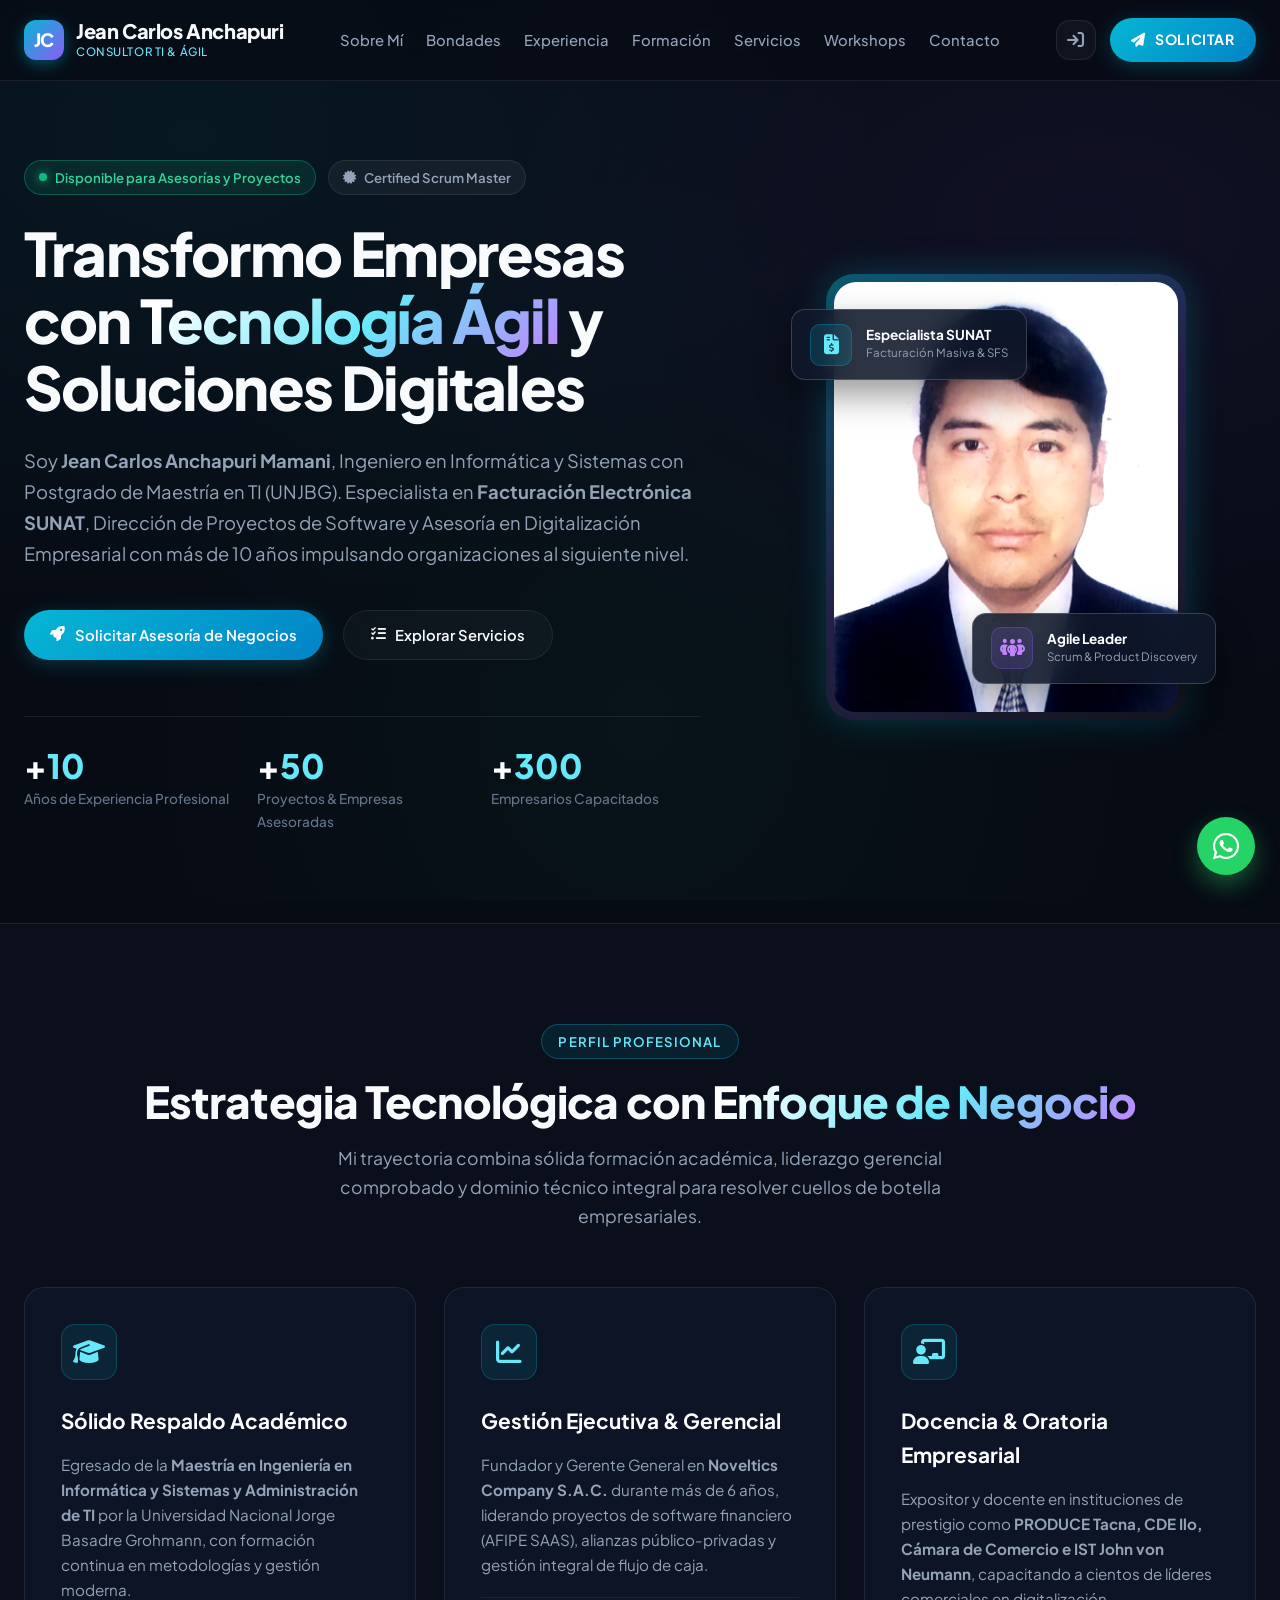
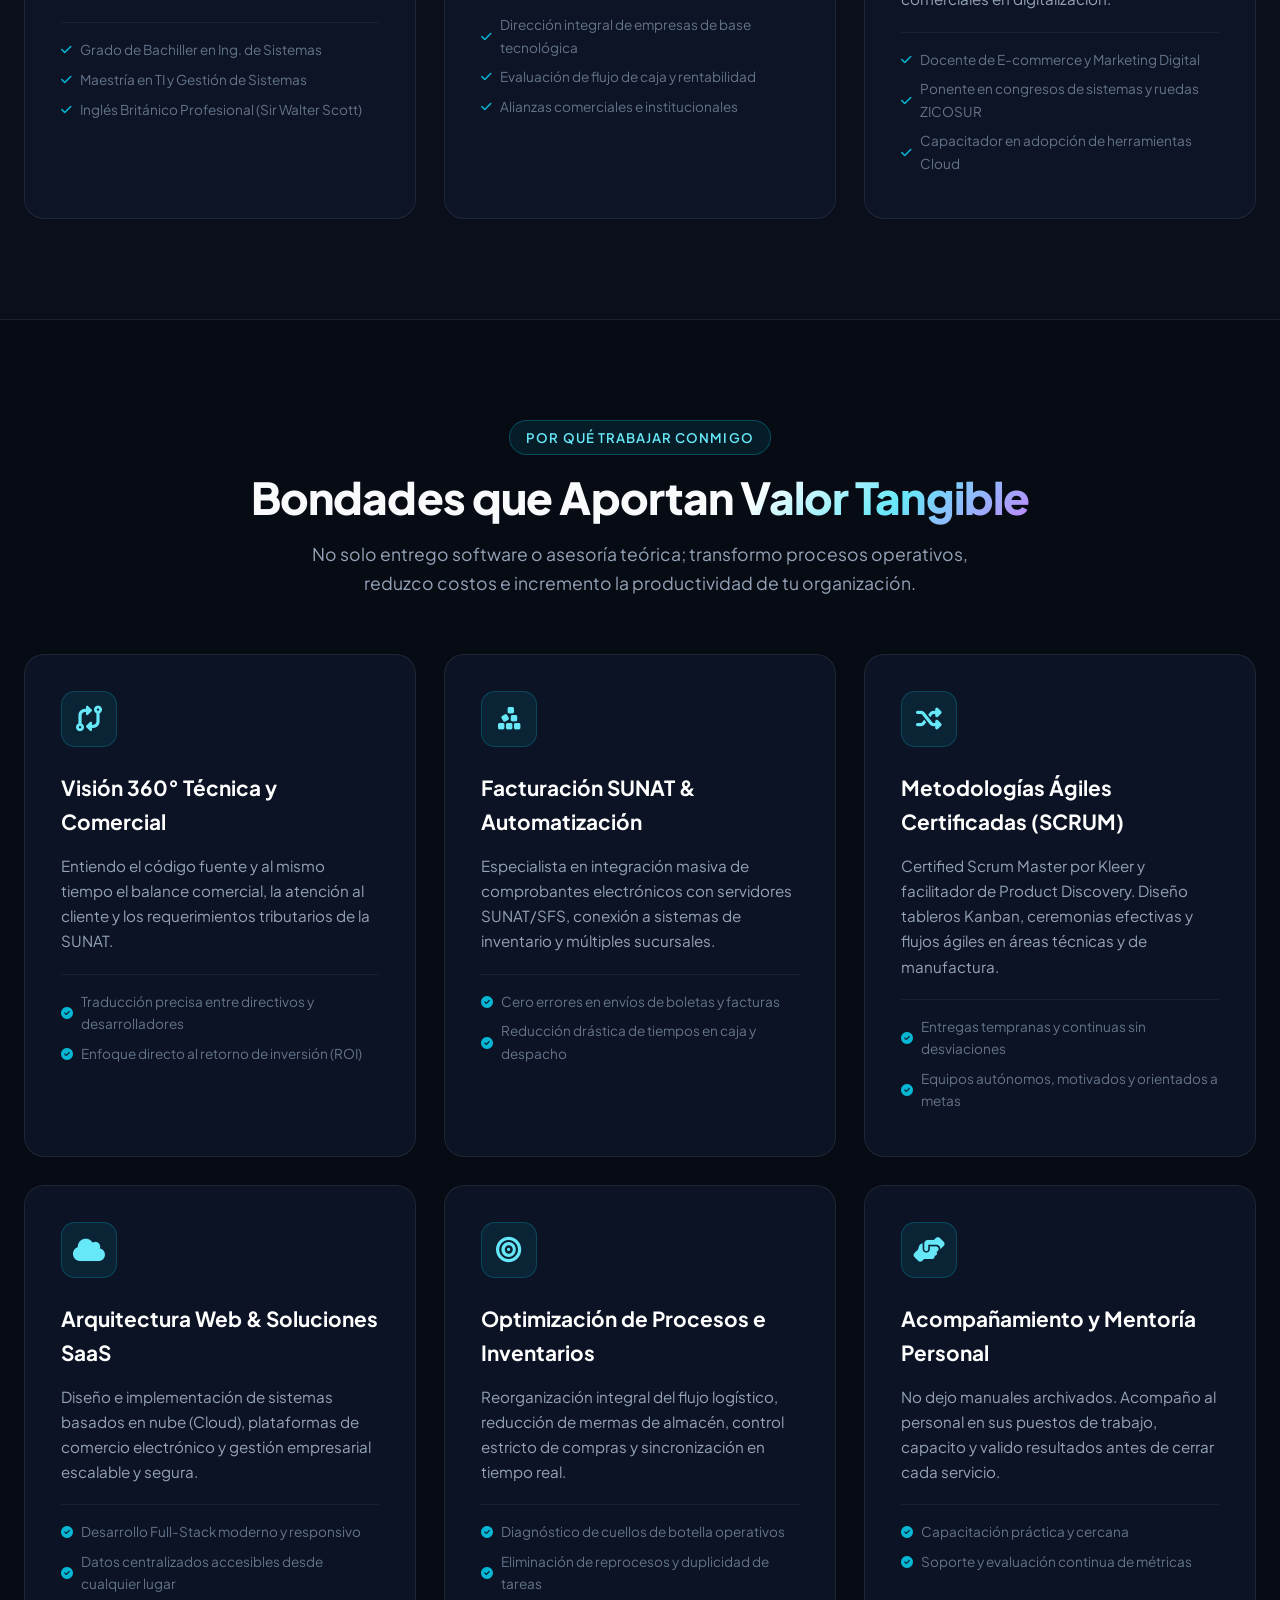
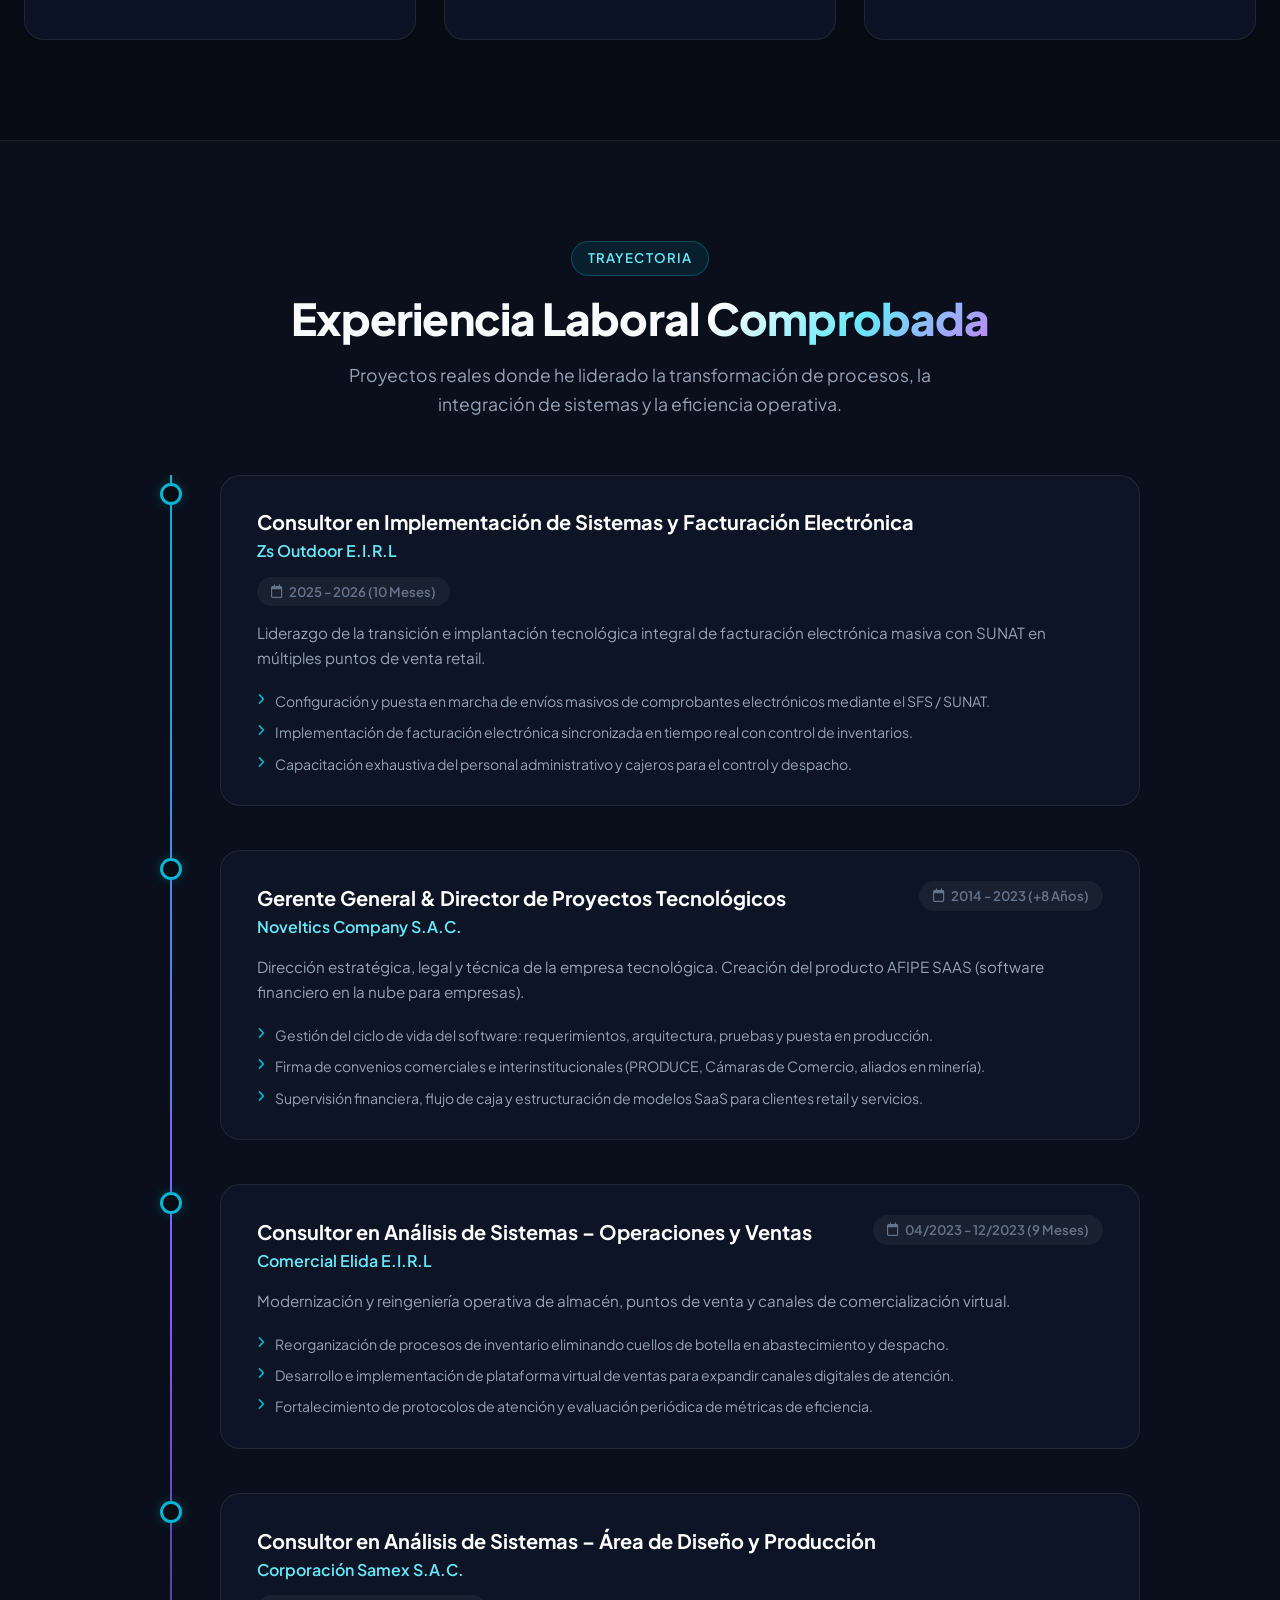
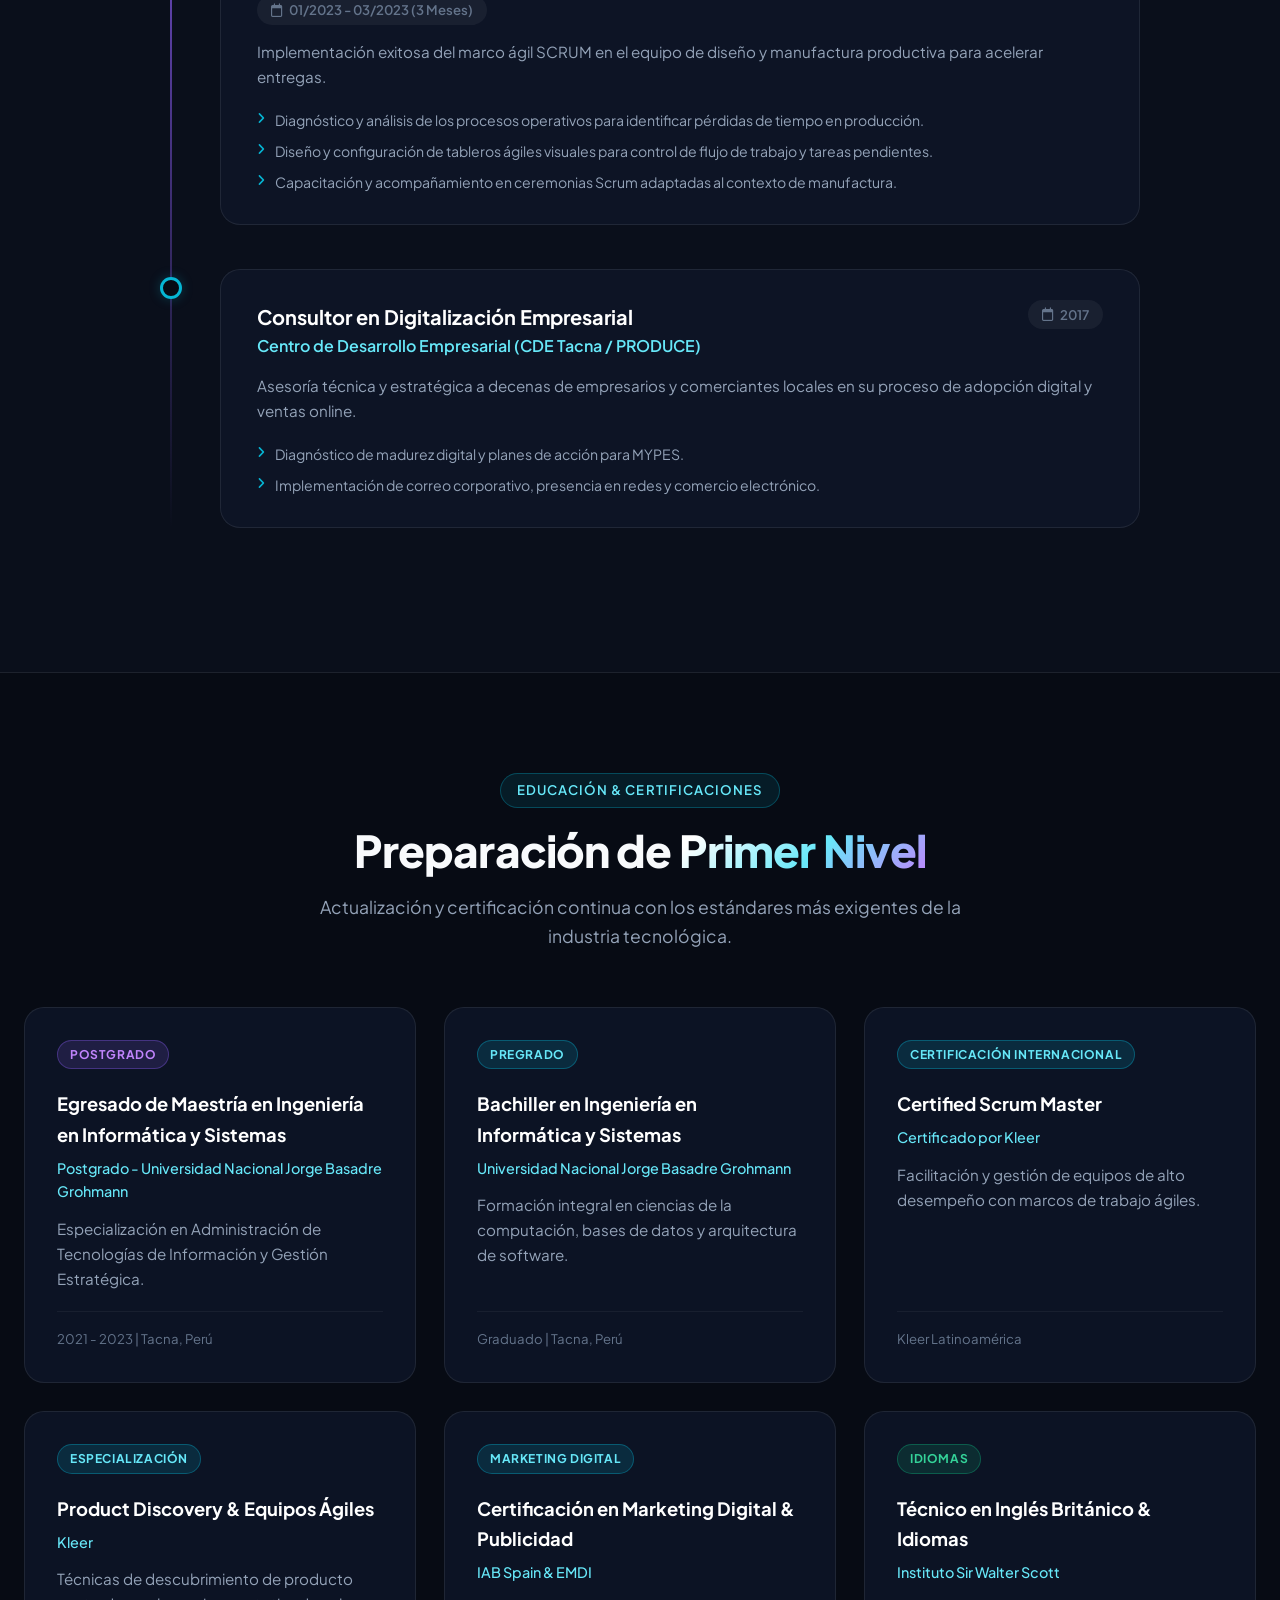
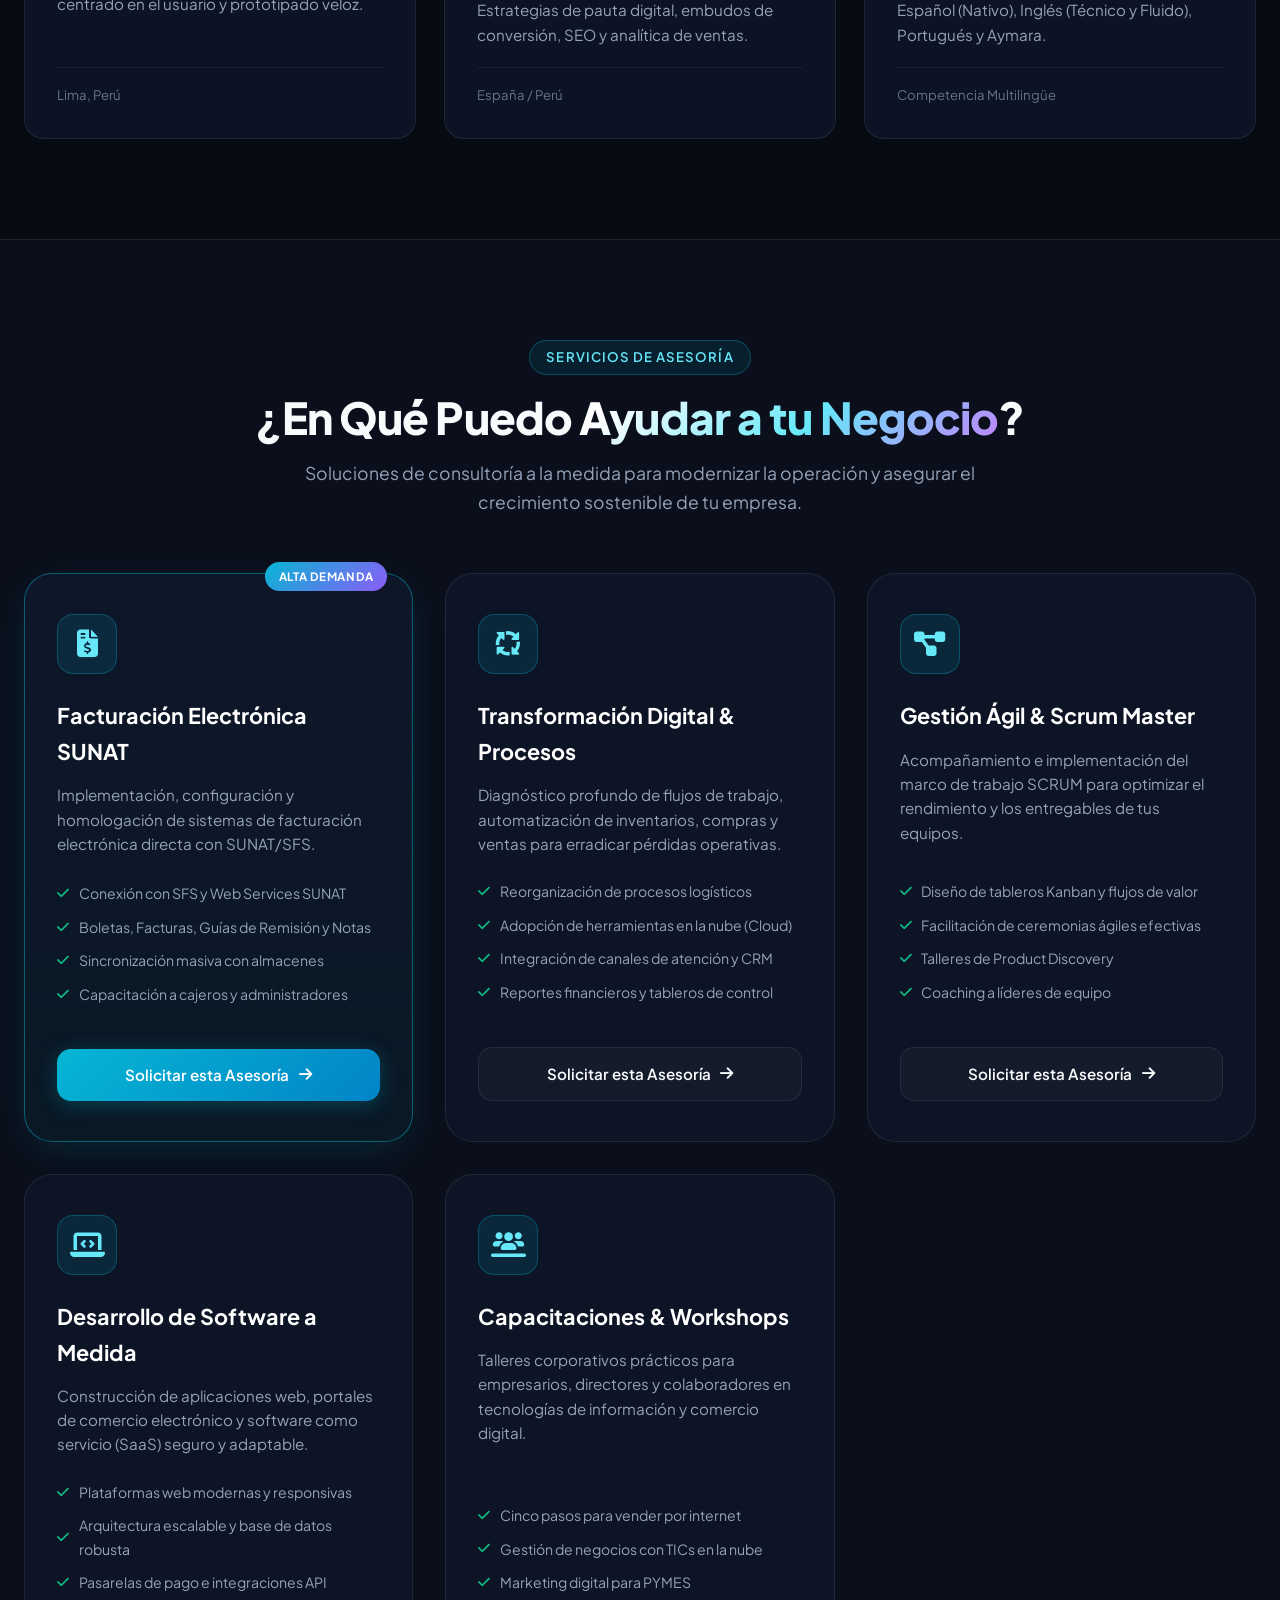
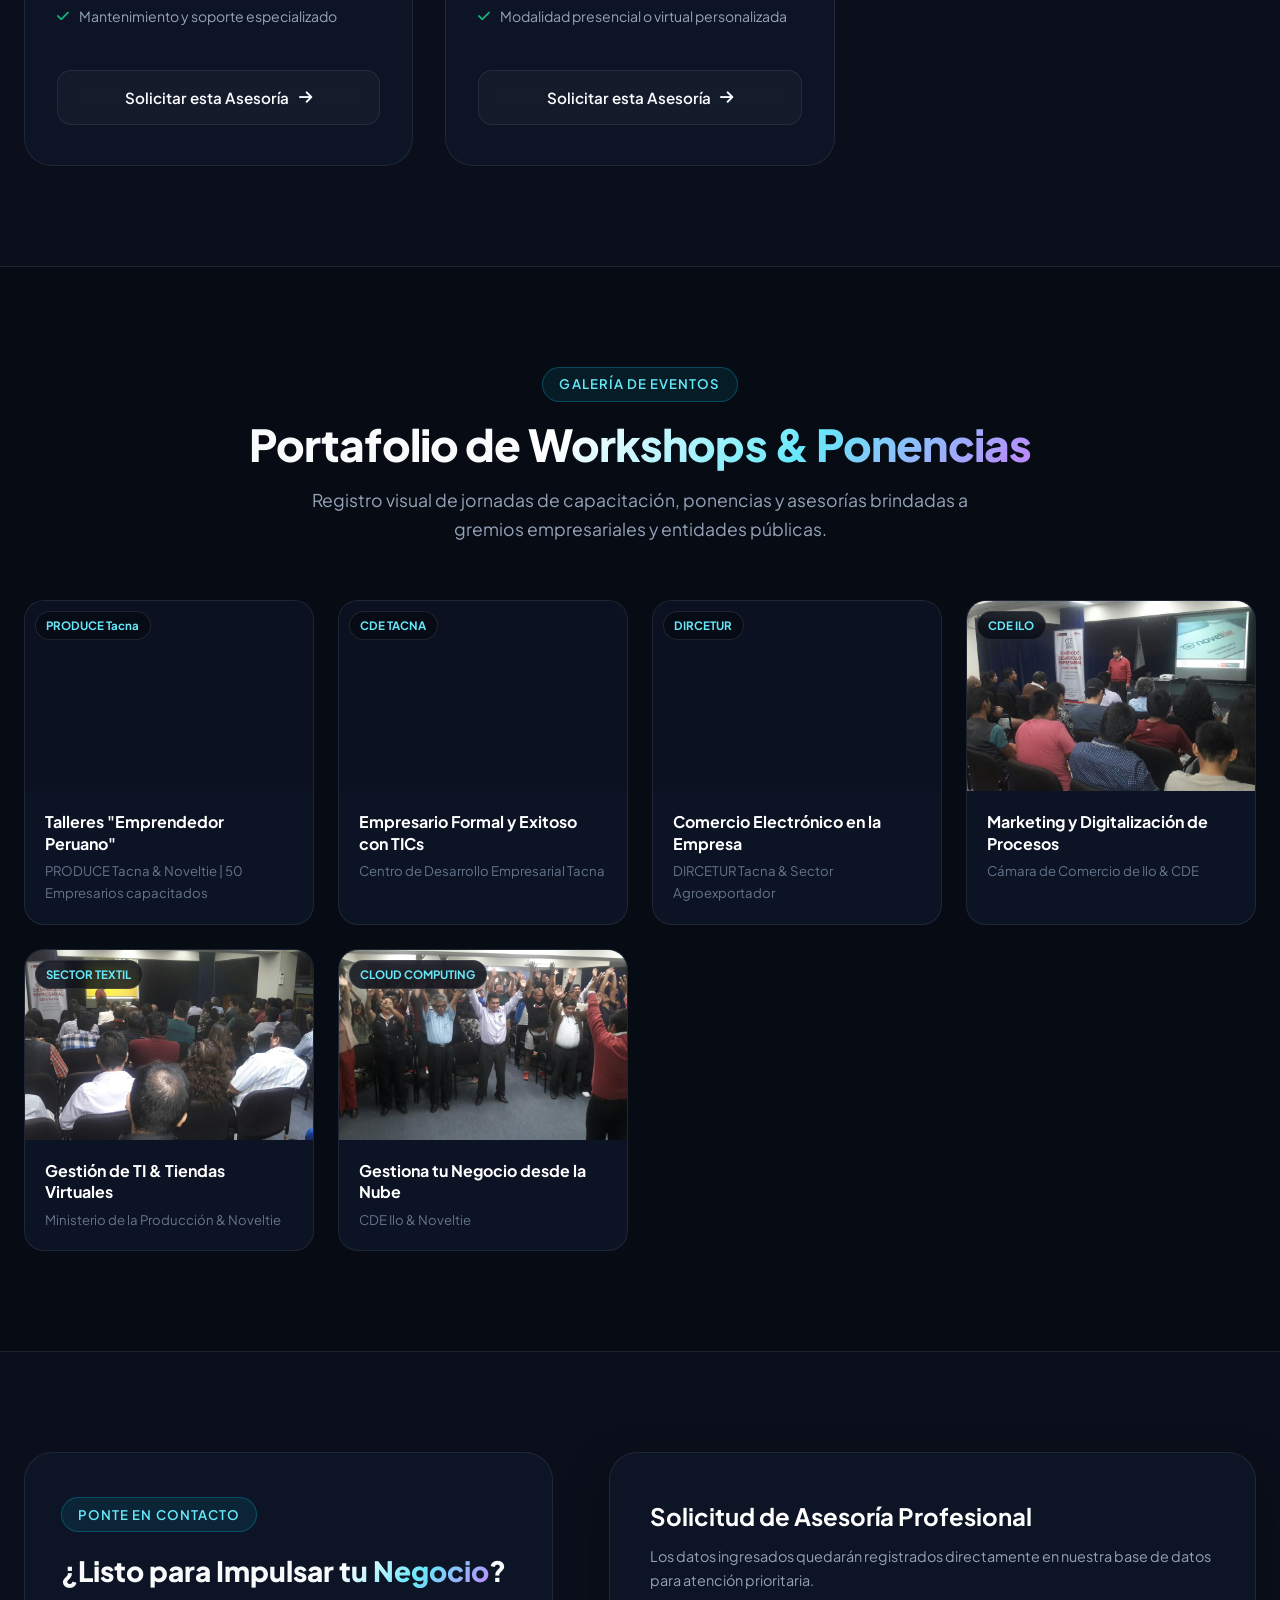
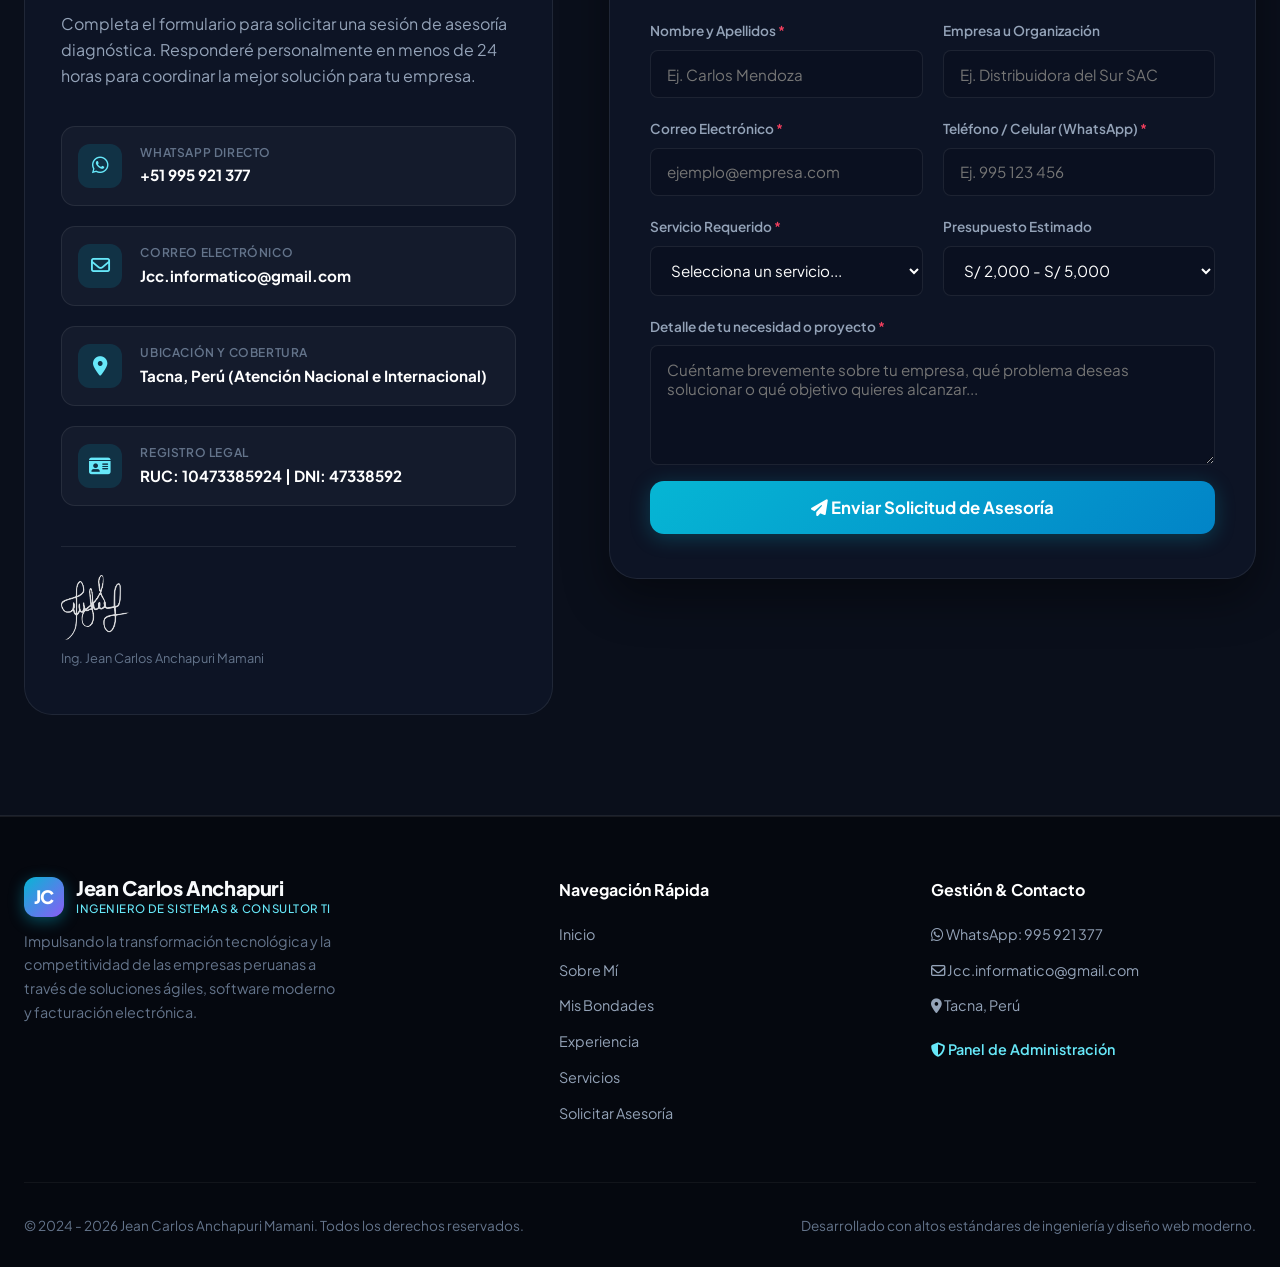
==== index.html @ 83960afe "projecto inicial" ====
<!DOCTYPE html>
<html lang="es">
<head>
  <meta charset="UTF-8">
  <meta name="viewport" content="width=device-width, initial-scale=1.0">
  <title>Jean Carlos Anchapuri Mamani | Consultor en TI, Scrum Master & Facturación Electrónica</title>
  <meta name="description" content="Página profesional de Jean Carlos Anchapuri Mamani. Ingeniero en Informática y Sistemas, Magíster en TI, Certified Scrum Master y Consultor Especialista en Facturación Electrónica SUNAT y Transformación Digital.">
  <meta name="keywords" content="Jean Carlos Anchapuri, Consultor TI, Facturación Electrónica SUNAT, Scrum Master, Desarrollo Web, Transformación Digital, Tacna, Perú">
  <meta name="author" content="Jean Carlos Anchapuri Mamani">

  <!-- Open Graph Meta -->
  <meta property="og:title" content="Jean Carlos Anchapuri | Consultoría & Soluciones Digitales">
  <meta property="og:description" content="Especialista en transformación digital, implementación de facturación electrónica SUNAT y marcos de trabajo ágiles (Scrum).">
  <meta property="og:image" content="assets/img/profile.png">
  <meta property="og:type" content="website">

  <!-- Favicon -->
  <link rel="icon" type="image/png" href="assets/img/profile.png">

  <!-- Google Fonts: Plus Jakarta Sans -->
  <link rel="preconnect" href="https://fonts.googleapis.com">
  <link rel="preconnect" href="https://fonts.gstatic.com" crossorigin>
  <link href="https://fonts.googleapis.com/css2?family=Plus+Jakarta+Sans:wght@300;400;500;600;700;800&display=swap" rel="stylesheet">

  <!-- Font Awesome Icons -->
  <link rel="stylesheet" href="https://cdnjs.cloudflare.com/ajax/libs/font-awesome/6.5.1/css/all.min.css">

  <!-- Custom CSS -->
  <link rel="stylesheet" href="assets/css/style.css">
</head>
<body>

  <!-- ==========================================================================
       HEADER & NAVIGATION
       ========================================================================== -->
  <header class="header">
    <div class="container nav-container">
      <a href="#inicio" class="logo">
        <div class="logo-badge">JC</div>
        <div class="logo-text">
          <span class="logo-name">Jean Carlos Anchapuri</span>
          <span class="logo-title">Consultor TI & Ágil</span>
        </div>
      </a>

      <nav class="nav-menu" id="navMenu">
        <a href="#sobre-mi" class="nav-link">Sobre Mí</a>
        <a href="#bondades" class="nav-link">Bondades</a>
        <a href="#experiencia" class="nav-link">Experiencia</a>
        <a href="#formacion" class="nav-link">Formación</a>
        <a href="#servicios" class="nav-link">Servicios</a>
        <a href="#workshops" class="nav-link">Workshops</a>
        <a href="#contacto" class="nav-link">Contacto</a>
      </nav>

      <div class="nav-actions">
        <a href="admin.html" class="btn-icon-admin" title="Ingresar al Panel de Administración" aria-label="Ingresar al Administrador">
          <i class="fa-solid fa-arrow-right-to-bracket"></i>
        </a>
        <a href="#contacto" class="btn btn-primary btn-header-cta">
          <i class="fa-solid fa-paper-plane"></i> Solicitar
        </a>
        <button class="mobile-toggle" id="mobileToggle" aria-label="Abrir Menú">
          <i class="fa-solid fa-bars"></i>
        </button>
      </div>
    </div>
  </header>

  <!-- ==========================================================================
       HERO SECTION
       ========================================================================== -->
  <section class="hero" id="inicio">
    <div class="container">
      <div class="hero-grid">
        <div class="hero-content">
          <div class="hero-badge-container">
            <span class="hero-pill glow">
              <span class="pulse-dot"></span> Disponible para Asesorías y Proyectos
            </span>
            <span class="hero-pill">
              <i class="fa-solid fa-certificate text-amber"></i> Certified Scrum Master
            </span>
          </div>

          <h1 class="hero-title">
            Transformo Empresas con <span class="gradient-text">Tecnología Ágil</span> y Soluciones Digitales
          </h1>

          <p class="hero-description">
            Soy <strong>Jean Carlos Anchapuri Mamani</strong>, Ingeniero en Informática y Sistemas con Postgrado de Maestría en TI (UNJBG). Especialista en <strong>Facturación Electrónica SUNAT</strong>, Dirección de Proyectos de Software y Asesoría en Digitalización Empresarial con más de 10 años impulsando organizaciones al siguiente nivel.
          </p>

          <div class="hero-actions">
            <a href="#contacto" class="btn btn-primary">
              <i class="fa-solid fa-rocket"></i> Solicitar Asesoría de Negocios
            </a>
            <a href="#servicios" class="btn btn-outline">
              <i class="fa-solid fa-list-check"></i> Explorar Servicios
            </a>
          </div>

          <div class="hero-stats">
            <div class="stat-item">
              <h3>+<span class="counter-val" data-target="10">0</span></h3>
              <p>Años de Experiencia Profesional</p>
            </div>
            <div class="stat-item">
              <h3>+<span class="counter-val" data-target="50">0</span></h3>
              <p>Proyectos & Empresas Asesoradas</p>
            </div>
            <div class="stat-item">
              <h3>+<span class="counter-val" data-target="300">0</span></h3>
              <p>Empresarios Capacitados</p>
            </div>
          </div>
        </div>

        <div class="hero-visual">
          <div class="hero-img-wrapper">
            <img src="assets/img/profile.png" alt="Jean Carlos Anchapuri Mamani" class="hero-img">
            
            <!-- Tarjeta Flotante 1 -->
            <div class="floating-card floating-card-1">
              <div class="floating-icon cyan">
                <i class="fa-solid fa-file-invoice-dollar"></i>
              </div>
              <div class="floating-text">
                <h5>Especialista SUNAT</h5>
                <p>Facturación Masiva & SFS</p>
              </div>
            </div>

            <!-- Tarjeta Flotante 2 -->
            <div class="floating-card floating-card-2">
              <div class="floating-icon purple">
                <i class="fa-solid fa-people-group"></i>
              </div>
              <div class="floating-text">
                <h5>Agile Leader</h5>
                <p>Scrum & Product Discovery</p>
              </div>
            </div>
          </div>
        </div>
      </div>
    </div>
  </section>

  <!-- ==========================================================================
       SOBRE MÍ & PERFIL
       ========================================================================== -->
  <section class="section alt-bg" id="sobre-mi">
    <div class="container">
      <div class="text-center">
        <span class="section-tag">Perfil Profesional</span>
        <h2 class="section-title">Estrategia Tecnológica con <span class="gradient-text">Enfoque de Negocio</span></h2>
        <p class="section-subtitle">
          Mi trayectoria combina sólida formación académica, liderazgo gerencial comprobado y dominio técnico integral para resolver cuellos de botella empresariales.
        </p>
      </div>

      <div class="bonds-grid">
        <div class="bond-card">
          <div class="bond-icon">
            <i class="fa-solid fa-graduation-cap"></i>
          </div>
          <h3 class="bond-title">Sólido Respaldo Académico</h3>
          <p class="bond-desc">
            Egresado de la <strong>Maestría en Ingeniería en Informática y Sistemas y Administración de TI</strong> por la Universidad Nacional Jorge Basadre Grohmann, con formación continua en metodologías y gestión moderna.
          </p>
          <ul class="bond-bullets">
            <li><i class="fa-solid fa-check"></i> Grado de Bachiller en Ing. de Sistemas</li>
            <li><i class="fa-solid fa-check"></i> Maestría en TI y Gestión de Sistemas</li>
            <li><i class="fa-solid fa-check"></i> Inglés Británico Profesional (Sir Walter Scott)</li>
          </ul>
        </div>

        <div class="bond-card">
          <div class="bond-icon">
            <i class="fa-solid fa-chart-line"></i>
          </div>
          <h3 class="bond-title">Gestión Ejecutiva & Gerencial</h3>
          <p class="bond-desc">
            Fundador y Gerente General en <strong>Noveltics Company S.A.C.</strong> durante más de 6 años, liderando proyectos de software financiero (AFIPE SAAS), alianzas público-privadas y gestión integral de flujo de caja.
          </p>
          <ul class="bond-bullets">
            <li><i class="fa-solid fa-check"></i> Dirección integral de empresas de base tecnológica</li>
            <li><i class="fa-solid fa-check"></i> Evaluación de flujo de caja y rentabilidad</li>
            <li><i class="fa-solid fa-check"></i> Alianzas comerciales e institucionales</li>
          </ul>
        </div>

        <div class="bond-card">
          <div class="bond-icon">
            <i class="fa-solid fa-chalkboard-user"></i>
          </div>
          <h3 class="bond-title">Docencia & Oratoria Empresarial</h3>
          <p class="bond-desc">
            Expositor y docente en instituciones de prestigio como <strong>PRODUCE Tacna, CDE Ilo, Cámara de Comercio e IST John von Neumann</strong>, capacitando a cientos de líderes comerciales en digitalización.
          </p>
          <ul class="bond-bullets">
            <li><i class="fa-solid fa-check"></i> Docente de E-commerce y Marketing Digital</li>
            <li><i class="fa-solid fa-check"></i> Ponente en congresos de sistemas y ruedas ZICOSUR</li>
            <li><i class="fa-solid fa-check"></i> Capacitador en adopción de herramientas Cloud</li>
          </ul>
        </div>
      </div>
    </div>
  </section>

  <!-- ==========================================================================
       MIS BONDADES & DIFERENCIADORES
       ========================================================================== -->
  <section class="section" id="bondades">
    <div class="container">
      <div class="text-center">
        <span class="section-tag">Por Qué Trabajar Conmigo</span>
        <h2 class="section-title">Bondades que Aportan <span class="gradient-text">Valor Tangible</span></h2>
        <p class="section-subtitle">
          No solo entrego software o asesoría teórica; transformo procesos operativos, reduzco costos e incremento la productividad de tu organización.
        </p>
      </div>

      <div class="bonds-grid">
        <div class="bond-card">
          <div class="bond-icon">
            <i class="fa-solid fa-code-compare"></i>
          </div>
          <h3 class="bond-title">Visión 360° Técnica y Comercial</h3>
          <p class="bond-desc">
            Entiendo el código fuente y al mismo tiempo el balance comercial, la atención al cliente y los requerimientos tributarios de la SUNAT.
          </p>
          <ul class="bond-bullets">
            <li><i class="fa-solid fa-circle-check"></i> Traducción precisa entre directivos y desarrolladores</li>
            <li><i class="fa-solid fa-circle-check"></i> Enfoque directo al retorno de inversión (ROI)</li>
          </ul>
        </div>

        <div class="bond-card">
          <div class="bond-icon">
            <i class="fa-solid fa-cubes-stacked"></i>
          </div>
          <h3 class="bond-title">Facturación SUNAT & Automatización</h3>
          <p class="bond-desc">
            Especialista en integración masiva de comprobantes electrónicos con servidores SUNAT/SFS, conexión a sistemas de inventario y múltiples sucursales.
          </p>
          <ul class="bond-bullets">
            <li><i class="fa-solid fa-circle-check"></i> Cero errores en envíos de boletas y facturas</li>
            <li><i class="fa-solid fa-circle-check"></i> Reducción drástica de tiempos en caja y despacho</li>
          </ul>
        </div>

        <div class="bond-card">
          <div class="bond-icon">
            <i class="fa-solid fa-shuffle"></i>
          </div>
          <h3 class="bond-title">Metodologías Ágiles Certificadas (SCRUM)</h3>
          <p class="bond-desc">
            Certified Scrum Master por Kleer y facilitador de Product Discovery. Diseño tableros Kanban, ceremonias efectivas y flujos ágiles en áreas técnicas y de manufactura.
          </p>
          <ul class="bond-bullets">
            <li><i class="fa-solid fa-circle-check"></i> Entregas tempranas y continuas sin desviaciones</li>
            <li><i class="fa-solid fa-circle-check"></i> Equipos autónomos, motivados y orientados a metas</li>
          </ul>
        </div>

        <div class="bond-card">
          <div class="bond-icon">
            <i class="fa-solid fa-cloud"></i>
          </div>
          <h3 class="bond-title">Arquitectura Web & Soluciones SaaS</h3>
          <p class="bond-desc">
            Diseño e implementación de sistemas basados en nube (Cloud), plataformas de comercio electrónico y gestión empresarial escalable y segura.
          </p>
          <ul class="bond-bullets">
            <li><i class="fa-solid fa-circle-check"></i> Desarrollo Full-Stack moderno y responsivo</li>
            <li><i class="fa-solid fa-circle-check"></i> Datos centralizados accesibles desde cualquier lugar</li>
          </ul>
        </div>

        <div class="bond-card">
          <div class="bond-icon">
            <i class="fa-solid fa-bullseye"></i>
          </div>
          <h3 class="bond-title">Optimización de Procesos e Inventarios</h3>
          <p class="bond-desc">
            Reorganización integral del flujo logístico, reducción de mermas de almacén, control estricto de compras y sincronización en tiempo real.
          </p>
          <ul class="bond-bullets">
            <li><i class="fa-solid fa-circle-check"></i> Diagnóstico de cuellos de botella operativos</li>
            <li><i class="fa-solid fa-circle-check"></i> Eliminación de reprocesos y duplicidad de tareas</li>
          </ul>
        </div>

        <div class="bond-card">
          <div class="bond-icon">
            <i class="fa-solid fa-handshake-angle"></i>
          </div>
          <h3 class="bond-title">Acompañamiento y Mentoría Personal</h3>
          <p class="bond-desc">
            No dejo manuales archivados. Acompaño al personal en sus puestos de trabajo, capacito y valido resultados antes de cerrar cada servicio.
          </p>
          <ul class="bond-bullets">
            <li><i class="fa-solid fa-circle-check"></i> Capacitación práctica y cercana</li>
            <li><i class="fa-solid fa-circle-check"></i> Soporte y evaluación continua de métricas</li>
          </ul>
        </div>
      </div>
    </div>
  </section>

  <!-- ==========================================================================
       EXPERIENCIA LABORAL & TRAYECTORIA
       ========================================================================== */
  -->
  <section class="section alt-bg" id="experiencia">
    <div class="container">
      <div class="text-center">
        <span class="section-tag">Trayectoria</span>
        <h2 class="section-title">Experiencia Laboral <span class="gradient-text">Comprobada</span></h2>
        <p class="section-subtitle">
          Proyectos reales donde he liderado la transformación de procesos, la integración de sistemas y la eficiencia operativa.
        </p>
      </div>

      <div class="timeline">
        <!-- Item 1: Zs Outdoor EIRL -->
        <div class="timeline-item">
          <div class="timeline-dot"></div>
          <div class="timeline-content">
            <div class="timeline-header">
              <div>
                <h3 class="timeline-role">Consultor en Implementación de Sistemas y Facturación Electrónica</h3>
                <span class="timeline-company">Zs Outdoor E.I.R.L</span>
              </div>
              <span class="timeline-date"><i class="fa-regular fa-calendar"></i> 2025 - 2026 (10 Meses)</span>
            </div>
            <p class="timeline-desc">
              Liderazgo de la transición e implantación tecnológica integral de facturación electrónica masiva con SUNAT en múltiples puntos de venta retail.
            </p>
            <ul class="timeline-tasks">
              <li><i class="fa-solid fa-angle-right"></i> Configuración y puesta en marcha de envíos masivos de comprobantes electrónicos mediante el SFS / SUNAT.</li>
              <li><i class="fa-solid fa-angle-right"></i> Implementación de facturación electrónica sincronizada en tiempo real con control de inventarios.</li>
              <li><i class="fa-solid fa-angle-right"></i> Capacitación exhaustiva del personal administrativo y cajeros para el control y despacho.</li>
            </ul>
          </div>
        </div>

        <!-- Item 2: Noveltics SAC -->
        <div class="timeline-item">
          <div class="timeline-dot"></div>
          <div class="timeline-content">
            <div class="timeline-header">
              <div>
                <h3 class="timeline-role">Gerente General & Director de Proyectos Tecnológicos</h3>
                <span class="timeline-company">Noveltics Company S.A.C.</span>
              </div>
              <span class="timeline-date"><i class="fa-regular fa-calendar"></i> 2014 - 2023 (+8 Años)</span>
            </div>
            <p class="timeline-desc">
              Dirección estratégica, legal y técnica de la empresa tecnológica. Creación del producto AFIPE SAAS (software financiero en la nube para empresas).
            </p>
            <ul class="timeline-tasks">
              <li><i class="fa-solid fa-angle-right"></i> Gestión del ciclo de vida del software: requerimientos, arquitectura, pruebas y puesta en producción.</li>
              <li><i class="fa-solid fa-angle-right"></i> Firma de convenios comerciales e interinstitucionales (PRODUCE, Cámaras de Comercio, aliados en minería).</li>
              <li><i class="fa-solid fa-angle-right"></i> Supervisión financiera, flujo de caja y estructuración de modelos SaaS para clientes retail y servicios.</li>
            </ul>
          </div>
        </div>

        <!-- Item 3: Comercial Elida EIRL -->
        <div class="timeline-item">
          <div class="timeline-dot"></div>
          <div class="timeline-content">
            <div class="timeline-header">
              <div>
                <h3 class="timeline-role">Consultor en Análisis de Sistemas – Operaciones y Ventas</h3>
                <span class="timeline-company">Comercial Elida E.I.R.L</span>
              </div>
              <span class="timeline-date"><i class="fa-regular fa-calendar"></i> 04/2023 - 12/2023 (9 Meses)</span>
            </div>
            <p class="timeline-desc">
              Modernización y reingeniería operativa de almacén, puntos de venta y canales de comercialización virtual.
            </p>
            <ul class="timeline-tasks">
              <li><i class="fa-solid fa-angle-right"></i> Reorganización de procesos de inventario eliminando cuellos de botella en abastecimiento y despacho.</li>
              <li><i class="fa-solid fa-angle-right"></i> Desarrollo e implementación de plataforma virtual de ventas para expandir canales digitales de atención.</li>
              <li><i class="fa-solid fa-angle-right"></i> Fortalecimiento de protocolos de atención y evaluación periódica de métricas de eficiencia.</li>
            </ul>
          </div>
        </div>

        <!-- Item 4: Corporación Samex SAC -->
        <div class="timeline-item">
          <div class="timeline-dot"></div>
          <div class="timeline-content">
            <div class="timeline-header">
              <div>
                <h3 class="timeline-role">Consultor en Análisis de Sistemas – Área de Diseño y Producción</h3>
                <span class="timeline-company">Corporación Samex S.A.C.</span>
              </div>
              <span class="timeline-date"><i class="fa-regular fa-calendar"></i> 01/2023 - 03/2023 (3 Meses)</span>
            </div>
            <p class="timeline-desc">
              Implementación exitosa del marco ágil SCRUM en el equipo de diseño y manufactura productiva para acelerar entregas.
            </p>
            <ul class="timeline-tasks">
              <li><i class="fa-solid fa-angle-right"></i> Diagnóstico y análisis de los procesos operativos para identificar pérdidas de tiempo en producción.</li>
              <li><i class="fa-solid fa-angle-right"></i> Diseño y configuración de tableros ágiles visuales para control de flujo de trabajo y tareas pendientes.</li>
              <li><i class="fa-solid fa-angle-right"></i> Capacitación y acompañamiento en ceremonias Scrum adaptadas al contexto de manufactura.</li>
            </ul>
          </div>
        </div>

        <!-- Item 5: CDE Tacna / Produce -->
        <div class="timeline-item">
          <div class="timeline-dot"></div>
          <div class="timeline-content">
            <div class="timeline-header">
              <div>
                <h3 class="timeline-role">Consultor en Digitalización Empresarial</h3>
                <span class="timeline-company">Centro de Desarrollo Empresarial (CDE Tacna / PRODUCE)</span>
              </div>
              <span class="timeline-date"><i class="fa-regular fa-calendar"></i> 2017</span>
            </div>
            <p class="timeline-desc">
              Asesoría técnica y estratégica a decenas de empresarios y comerciantes locales en su proceso de adopción digital y ventas online.
            </p>
            <ul class="timeline-tasks">
              <li><i class="fa-solid fa-angle-right"></i> Diagnóstico de madurez digital y planes de acción para MYPES.</li>
              <li><i class="fa-solid fa-angle-right"></i> Implementación de correo corporativo, presencia en redes y comercio electrónico.</li>
            </ul>
          </div>
        </div>
      </div>
    </div>
  </section>

  <!-- ==========================================================================
       FORMACIÓN Y CERTIFICACIONES
       ========================================================================== -->
  <section class="section" id="formacion">
    <div class="container">
      <div class="text-center">
        <span class="section-tag">Educación & Certificaciones</span>
        <h2 class="section-title">Preparación de <span class="gradient-text">Primer Nivel</span></h2>
        <p class="section-subtitle">
          Actualización y certificación continua con los estándares más exigentes de la industria tecnológica.
        </p>
      </div>

      <div class="education-grid">
        <div class="edu-card">
          <span class="edu-badge master">Postgrado</span>
          <h3 class="edu-title">Egresado de Maestría en Ingeniería en Informática y Sistemas</h3>
          <p class="edu-institution">Postgrado - Universidad Nacional Jorge Basadre Grohmann</p>
          <p class="bond-desc">Especialización en Administración de Tecnologías de Información y Gestión Estratégica.</p>
          <div class="edu-meta">2021 - 2023 | Tacna, Perú</div>
        </div>

        <div class="edu-card">
          <span class="edu-badge cert">Pregrado</span>
          <h3 class="edu-title">Bachiller en Ingeniería en Informática y Sistemas</h3>
          <p class="edu-institution">Universidad Nacional Jorge Basadre Grohmann</p>
          <p class="bond-desc">Formación integral en ciencias de la computación, bases de datos y arquitectura de software.</p>
          <div class="edu-meta">Graduado | Tacna, Perú</div>
        </div>

        <div class="edu-card">
          <span class="edu-badge cert">Certificación Internacional</span>
          <h3 class="edu-title">Certified Scrum Master</h3>
          <p class="edu-institution">Certificado por Kleer</p>
          <p class="bond-desc">Facilitación y gestión de equipos de alto desempeño con marcos de trabajo ágiles.</p>
          <div class="edu-meta">Kleer Latinoamérica</div>
        </div>

        <div class="edu-card">
          <span class="edu-badge cert">Especialización</span>
          <h3 class="edu-title">Product Discovery & Equipos Ágiles</h3>
          <p class="edu-institution">Kleer</p>
          <p class="bond-desc">Técnicas de descubrimiento de producto centrado en el usuario y prototipado veloz.</p>
          <div class="edu-meta">Lima, Perú</div>
        </div>

        <div class="edu-card">
          <span class="edu-badge cert">Marketing Digital</span>
          <h3 class="edu-title">Certificación en Marketing Digital & Publicidad</h3>
          <p class="edu-institution">IAB Spain & EMDI</p>
          <p class="bond-desc">Estrategias de pauta digital, embudos de conversión, SEO y analítica de ventas.</p>
          <div class="edu-meta">España / Perú</div>
        </div>

        <div class="edu-card">
          <span class="edu-badge lang">Idiomas</span>
          <h3 class="edu-title">Técnico en Inglés Británico & Idiomas</h3>
          <p class="edu-institution">Instituto Sir Walter Scott</p>
          <p class="bond-desc">Español (Nativo), Inglés (Técnico y Fluido), Portugués y Aymara.</p>
          <div class="edu-meta">Competencia Multilingüe</div>
        </div>
      </div>
    </div>
  </section>

  <!-- ==========================================================================
       SERVICIOS DE ASESORÍA
       ========================================================================== -->
  <section class="section alt-bg" id="servicios">
    <div class="container">
      <div class="text-center">
        <span class="section-tag">Servicios de Asesoría</span>
        <h2 class="section-title">¿En Qué Puedo <span class="gradient-text">Ayudar a tu Negocio</span>?</h2>
        <p class="section-subtitle">
          Soluciones de consultoría a la medida para modernizar la operación y asegurar el crecimiento sostenible de tu empresa.
        </p>
      </div>

      <div class="services-grid">
        <!-- Servicio 1 -->
        <div class="service-card featured">
          <span class="featured-pill">Alta Demanda</span>
          <div class="service-icon-box">
            <i class="fa-solid fa-file-invoice-dollar"></i>
          </div>
          <h3 class="service-name">Facturación Electrónica SUNAT</h3>
          <p class="service-description">
            Implementación, configuración y homologación de sistemas de facturación electrónica directa con SUNAT/SFS.
          </p>
          <ul class="service-features">
            <li><i class="fa-solid fa-check"></i> Conexión con SFS y Web Services SUNAT</li>
            <li><i class="fa-solid fa-check"></i> Boletas, Facturas, Guías de Remisión y Notas</li>
            <li><i class="fa-solid fa-check"></i> Sincronización masiva con almacenes</li>
            <li><i class="fa-solid fa-check"></i> Capacitación a cajeros y administradores</li>
          </ul>
          <a href="#contacto" class="btn btn-primary btn-service btn-select-service" data-service="Facturación Electrónica SUNAT">
            Solicitar esta Asesoría <i class="fa-solid fa-arrow-right"></i>
          </a>
        </div>

        <!-- Servicio 2 -->
        <div class="service-card">
          <div class="service-icon-box">
            <i class="fa-solid fa-arrows-spin"></i>
          </div>
          <h3 class="service-name">Transformación Digital & Procesos</h3>
          <p class="service-description">
            Diagnóstico profundo de flujos de trabajo, automatización de inventarios, compras y ventas para erradicar pérdidas operativas.
          </p>
          <ul class="service-features">
            <li><i class="fa-solid fa-check"></i> Reorganización de procesos logísticos</li>
            <li><i class="fa-solid fa-check"></i> Adopción de herramientas en la nube (Cloud)</li>
            <li><i class="fa-solid fa-check"></i> Integración de canales de atención y CRM</li>
            <li><i class="fa-solid fa-check"></i> Reportes financieros y tableros de control</li>
          </ul>
          <a href="#contacto" class="btn btn-outline btn-service btn-select-service" data-service="Transformación Digital & Procesos">
            Solicitar esta Asesoría <i class="fa-solid fa-arrow-right"></i>
          </a>
        </div>

        <!-- Servicio 3 -->
        <div class="service-card">
          <div class="service-icon-box">
            <i class="fa-solid fa-diagram-project"></i>
          </div>
          <h3 class="service-name">Gestión Ágil & Scrum Master</h3>
          <p class="service-description">
            Acompañamiento e implementación del marco de trabajo SCRUM para optimizar el rendimiento y los entregables de tus equipos.
          </p>
          <ul class="service-features">
            <li><i class="fa-solid fa-check"></i> Diseño de tableros Kanban y flujos de valor</li>
            <li><i class="fa-solid fa-check"></i> Facilitación de ceremonias ágiles efectivas</li>
            <li><i class="fa-solid fa-check"></i> Talleres de Product Discovery</li>
            <li><i class="fa-solid fa-check"></i> Coaching a líderes de equipo</li>
          </ul>
          <a href="#contacto" class="btn btn-outline btn-service btn-select-service" data-service="Gestión Ágil & Scrum Master">
            Solicitar esta Asesoría <i class="fa-solid fa-arrow-right"></i>
          </a>
        </div>

        <!-- Servicio 4 -->
        <div class="service-card">
          <div class="service-icon-box">
            <i class="fa-solid fa-laptop-code"></i>
          </div>
          <h3 class="service-name">Desarrollo de Software a Medida</h3>
          <p class="service-description">
            Construcción de aplicaciones web, portales de comercio electrónico y software como servicio (SaaS) seguro y adaptable.
          </p>
          <ul class="service-features">
            <li><i class="fa-solid fa-check"></i> Plataformas web modernas y responsivas</li>
            <li><i class="fa-solid fa-check"></i> Arquitectura escalable y base de datos robusta</li>
            <li><i class="fa-solid fa-check"></i> Pasarelas de pago e integraciones API</li>
            <li><i class="fa-solid fa-check"></i> Mantenimiento y soporte especializado</li>
          </ul>
          <a href="#contacto" class="btn btn-outline btn-service btn-select-service" data-service="Desarrollo de Software a Medida">
            Solicitar esta Asesoría <i class="fa-solid fa-arrow-right"></i>
          </a>
        </div>

        <!-- Servicio 5 -->
        <div class="service-card">
          <div class="service-icon-box">
            <i class="fa-solid fa-users-line"></i>
          </div>
          <h3 class="service-name">Capacitaciones & Workshops</h3>
          <p class="service-description">
            Talleres corporativos prácticos para empresarios, directores y colaboradores en tecnologías de información y comercio digital.
          </p>
          <ul class="service-features">
            <li><i class="fa-solid fa-check"></i> Cinco pasos para vender por internet</li>
            <li><i class="fa-solid fa-check"></i> Gestión de negocios con TICs en la nube</li>
            <li><i class="fa-solid fa-check"></i> Marketing digital para PYMES</li>
            <li><i class="fa-solid fa-check"></i> Modalidad presencial o virtual personalizada</li>
          </ul>
          <a href="#contacto" class="btn btn-outline btn-service btn-select-service" data-service="Capacitaciones & Workshops">
            Solicitar esta Asesoría <i class="fa-solid fa-arrow-right"></i>
          </a>
        </div>
      </div>
    </div>
  </section>

  <!-- ==========================================================================
       WORKSHOPS & CONFERENCIAS (FOTOS REALES)
       ========================================================================== -->
  <section class="section" id="workshops">
    <div class="container">
      <div class="text-center">
        <span class="section-tag">Galería de Eventos</span>
        <h2 class="section-title">Portafolio de <span class="gradient-text">Workshops & Ponencias</span></h2>
        <p class="section-subtitle">
          Registro visual de jornadas de capacitación, ponencias y asesorías brindadas a gremios empresariales y entidades públicas.
        </p>
      </div>

      <div class="workshops-grid">
        <div class="workshop-card">
          <div class="workshop-thumb">
            <img src="assets/img/workshop-produce.jpg" alt="Taller Emprendedor Peruano PRODUCE">
            <span class="workshop-badge">PRODUCE Tacna</span>
          </div>
          <div class="workshop-info">
            <h4 class="workshop-title">Talleres "Emprendedor Peruano"</h4>
            <p class="workshop-org">PRODUCE Tacna & Noveltie | 50 Empresarios capacitados</p>
          </div>
        </div>

        <div class="workshop-card">
          <div class="workshop-thumb">
            <img src="assets/img/workshop-cde.jpg" alt="Workshop CDE Tacna">
            <span class="workshop-badge">CDE TACNA</span>
          </div>
          <div class="workshop-info">
            <h4 class="workshop-title">Empresario Formal y Exitoso con TICs</h4>
            <p class="workshop-org">Centro de Desarrollo Empresarial Tacna</p>
          </div>
        </div>

        <div class="workshop-card">
          <div class="workshop-thumb">
            <img src="assets/img/workshop-auditorio.jpg" alt="Conferencia de Comercio Electrónico">
            <span class="workshop-badge">DIRCETUR</span>
          </div>
          <div class="workshop-info">
            <h4 class="workshop-title">Comercio Electrónico en la Empresa</h4>
            <p class="workshop-org">DIRCETUR Tacna & Sector Agroexportador</p>
          </div>
        </div>

        <div class="workshop-card">
          <div class="workshop-thumb">
            <img src="assets/img/workshop-conferencia.jpg" alt="Conferencia Cámara de Comercio de Ilo">
            <span class="workshop-badge">CDE ILO</span>
          </div>
          <div class="workshop-info">
            <h4 class="workshop-title">Marketing y Digitalización de Procesos</h4>
            <p class="workshop-org">Cámara de Comercio de Ilo & CDE</p>
          </div>
        </div>

        <div class="workshop-card">
          <div class="workshop-thumb">
            <img src="assets/img/workshop-textil.jpg" alt="Workshop Sector Textil">
            <span class="workshop-badge">SECTOR TEXTIL</span>
          </div>
          <div class="workshop-info">
            <h4 class="workshop-title">Gestión de TI & Tiendas Virtuales</h4>
            <p class="workshop-org">Ministerio de la Producción & Noveltie</p>
          </div>
        </div>

        <div class="workshop-card">
          <div class="workshop-thumb">
            <img src="assets/img/workshop-capacitacion.jpg" alt="TICs en la Nube">
            <span class="workshop-badge">CLOUD COMPUTING</span>
          </div>
          <div class="workshop-info">
            <h4 class="workshop-title">Gestiona tu Negocio desde la Nube</h4>
            <p class="workshop-org">CDE Ilo & Noveltie</p>
          </div>
        </div>
      </div>
    </div>
  </section>

  <!-- ==========================================================================
       FORMULARIO DE CONTACTO & SOLICITUD DE ASESORÍA
       ========================================================================== -->
  <section class="section alt-bg contact-section" id="contacto">
    <div class="container">
      <div class="contact-grid">
        <!-- Información Directa -->
        <div class="contact-info-card">
          <span class="section-tag">Ponte en Contacto</span>
          <h3>¿Listo para Impulsar <span class="gradient-text">tu Negocio</span>?</h3>
          <p class="contact-intro">
            Completa el formulario para solicitar una sesión de asesoría diagnóstica. Responderé personalmente en menos de 24 horas para coordinar la mejor solución para tu empresa.
          </p>

          <div class="direct-contacts">
            <a href="https://wa.me/51995921377" target="_blank" class="direct-item">
              <div class="direct-icon">
                <i class="fa-brands fa-whatsapp"></i>
              </div>
              <div class="direct-text">
                <span>WhatsApp Directo</span>
                <strong>+51 995 921 377</strong>
              </div>
            </a>

            <a href="mailto:Jcc.informatico@gmail.com" class="direct-item">
              <div class="direct-icon">
                <i class="fa-regular fa-envelope"></i>
              </div>
              <div class="direct-text">
                <span>Correo Electrónico</span>
                <strong>Jcc.informatico@gmail.com</strong>
              </div>
            </a>

            <div class="direct-item">
              <div class="direct-icon">
                <i class="fa-solid fa-location-dot"></i>
              </div>
              <div class="direct-text">
                <span>Ubicación y Cobertura</span>
                <strong>Tacna, Perú (Atención Nacional e Internacional)</strong>
              </div>
            </div>

            <div class="direct-item">
              <div class="direct-icon">
                <i class="fa-solid fa-id-card"></i>
              </div>
              <div class="direct-text">
                <span>Registro Legal</span>
                <strong>RUC: 10473385924 | DNI: 47338592</strong>
              </div>
            </div>
          </div>

          <div class="signature-block">
            <img src="assets/img/signature.png" alt="Firma de Jean Carlos Anchapuri" class="signature-img">
            <p>Ing. Jean Carlos Anchapuri Mamani</p>
          </div>
        </div>

        <!-- Formulario Conectado a Supabase -->
        <div class="form-container">
          <h3 style="font-size: 1.5rem; font-weight: 700; margin-bottom: 0.5rem; color: #fff;">
            Solicitud de Asesoría Profesional
          </h3>
          <p style="font-size: 0.9rem; color: var(--text-secondary); margin-bottom: 1.75rem;">
            Los datos ingresados quedarán registrados directamente en nuestra base de datos para atención prioritaria.
          </p>

          <form id="consultingForm">
            <div class="form-grid">
              <div class="form-group">
                <label for="fullName">Nombre y Apellidos <span>*</span></label>
                <input type="text" id="fullName" class="form-input" placeholder="Ej. Carlos Mendoza" required>
              </div>

              <div class="form-group">
                <label for="company">Empresa u Organización</label>
                <input type="text" id="company" class="form-input" placeholder="Ej. Distribuidora del Sur SAC">
              </div>

              <div class="form-group">
                <label for="email">Correo Electrónico <span>*</span></label>
                <input type="email" id="email" class="form-input" placeholder="ejemplo@empresa.com" required>
              </div>

              <div class="form-group">
                <label for="phone">Teléfono / Celular (WhatsApp) <span>*</span></label>
                <input type="tel" id="phone" class="form-input" placeholder="Ej. 995 123 456" required>
              </div>

              <div class="form-group">
                <label for="serviceType">Servicio Requerido <span>*</span></label>
                <select id="serviceType" class="form-select" required>
                  <option value="" disabled selected>Selecciona un servicio...</option>
                  <option value="Facturación Electrónica SUNAT">Facturación Electrónica SUNAT</option>
                  <option value="Transformación Digital & Procesos">Transformación Digital & Procesos</option>
                  <option value="Gestión Ágil & Scrum Master">Gestión Ágil & Scrum Master</option>
                  <option value="Desarrollo de Software a Medida">Desarrollo de Software a Medida</option>
                  <option value="Capacitaciones & Workshops">Capacitaciones & Workshops</option>
                  <option value="Otra Consulta">Otra Consulta Especializada</option>
                </select>
              </div>

              <div class="form-group">
                <label for="budgetRange">Presupuesto Estimado</label>
                <select id="budgetRange" class="form-select">
                  <option value="Menos de S/ 2,000">Menos de S/ 2,000</option>
                  <option value="S/ 2,000 - S/ 5,000" selected>S/ 2,000 - S/ 5,000</option>
                  <option value="S/ 5,000 - S/ 15,000">S/ 5,000 - S/ 15,000</option>
                  <option value="Más de S/ 15,000">Más de S/ 15,000</option>
                  <option value="Por definir">Por definir / Según diagnóstico</option>
                </select>
              </div>

              <div class="form-group full">
                <label for="message">Detalle de tu necesidad o proyecto <span>*</span></label>
                <textarea id="message" class="form-textarea" placeholder="Cuéntame brevemente sobre tu empresa, qué problema deseas solucionar o qué objetivo quieres alcanzar..." required></textarea>
              </div>
            </div>

            <button type="submit" class="btn btn-primary btn-submit" id="submitBtn">
              <span class="btn-text"><i class="fa-solid fa-paper-plane"></i> Enviar Solicitud de Asesoría</span>
              <span class="spinner"></span>
            </button>
          </form>
        </div>
      </div>
    </div>
  </section>

  <!-- ==========================================================================
       MODAL DE ÉXITO TRAS REGISTRO EN SUPABASE
       ========================================================================== -->
  <div class="modal-alert" id="successModal">
    <div class="alert-card">
      <div class="alert-icon">
        <i class="fa-solid fa-check"></i>
      </div>
      <h3 class="alert-title">¡Solicitud Registrada con Éxito!</h3>
      <p class="alert-text">
        Tus datos han sido almacenados correctamente en nuestra base de datos en Supabase. Me pondré en contacto contigo a la brevedad.
      </p>
      <div class="alert-actions">
        <a href="#" id="modalWhatsappBtn" target="_blank" class="btn btn-primary" style="background: #25d366;">
          <i class="fa-brands fa-whatsapp"></i> Confirmar Inmediatamente por WhatsApp
        </a>
        <button type="button" class="btn btn-outline" id="closeSuccessModal">
          Cerrar Notificación
        </button>
      </div>
    </div>
  </div>

  <!-- ==========================================================================
       MODAL LIGHTBOX PARA FOTOS DE WORKSHOPS
       ========================================================================== -->
  <div class="lightbox" id="lightboxModal">
    <div class="lightbox-content">
      <button class="lightbox-close" id="lightboxClose">&times;</button>
      <img src="" alt="" class="lightbox-img" id="lightboxImg">
      <div class="lightbox-caption">
        <h4 id="lightboxTitle">Título</h4>
        <p id="lightboxOrg">Organización</p>
      </div>
    </div>
  </div>

  <!-- ==========================================================================
       FOOTER
       ========================================================================== -->
  <footer class="footer">
    <div class="container">
      <div class="footer-grid">
        <div class="footer-brand">
          <div class="logo">
            <div class="logo-badge">JC</div>
            <div class="logo-text">
              <span class="logo-name">Jean Carlos Anchapuri</span>
              <span class="logo-title">Ingeniero de Sistemas & Consultor TI</span>
            </div>
          </div>
          <p>
            Impulsando la transformación tecnológica y la competitividad de las empresas peruanas a través de soluciones ágiles, software moderno y facturación electrónica.
          </p>
        </div>

        <div class="footer-col">
          <h5>Navegación Rápida</h5>
          <div class="footer-links">
            <a href="#inicio">Inicio</a>
            <a href="#sobre-mi">Sobre Mí</a>
            <a href="#bondades">Mis Bondades</a>
            <a href="#experiencia">Experiencia</a>
            <a href="#servicios">Servicios</a>
            <a href="#contacto">Solicitar Asesoría</a>
          </div>
        </div>

        <div class="footer-col">
          <h5>Gestión & Contacto</h5>
          <div class="footer-links">
            <a href="https://wa.me/51995921377" target="_blank"><i class="fa-brands fa-whatsapp"></i> WhatsApp: 995 921 377</a>
            <a href="mailto:Jcc.informatico@gmail.com"><i class="fa-regular fa-envelope"></i> Jcc.informatico@gmail.com</a>
            <a href="#"><i class="fa-solid fa-location-dot"></i> Tacna, Perú</a>
            <a href="admin.html" style="color: var(--primary-light); font-weight: 600; margin-top: 0.5rem;">
              <i class="fa-solid fa-shield-halved"></i> Panel de Administración
            </a>
          </div>
        </div>
      </div>

      <div class="footer-bottom">
        <p>&copy; 2024 - 2026 Jean Carlos Anchapuri Mamani. Todos los derechos reservados.</p>
        <p>Desarrollado con altos estándares de ingeniería y diseño web moderno.</p>
      </div>
    </div>
  </footer>

  <!-- Botón Flotante de WhatsApp -->
  <a href="https://wa.me/51995921377?text=%C2%A1Hola%20Jean%20Carlos!%20Deseo%20solicitar%20informaci%C3%B3n%20sobre%20tus%20servicios%20de%20asesor%C3%ADa." target="_blank" class="floating-whatsapp" title="Escríbeme a WhatsApp">
    <i class="fa-brands fa-whatsapp"></i>
  </a>

  <!-- Supabase CDN Client -->
  <script src="https://cdn.jsdelivr.net/npm/@supabase/supabase-js@2"></script>
  <!-- Supabase Initialization & Database Methods -->
  <script src="assets/js/supabase.js"></script>
  <!-- Landing Page Application Logic -->
  <script src="assets/js/app.js"></script>

</body>
</html>
---- assets/css/style.css ----
/* ==========================================================================
   ESTILOS PRINCIPALES - JEAN CARLOS ANCHAPURI | PORTAFOLIO & ASESORÍA
   Design System: Dark Luxury Tech, Glassmorphism & High Contrast
   ========================================================================== */

:root {
  --bg-dark: #070b14;
  --bg-card: rgba(15, 23, 42, 0.75);
  --bg-card-hover: rgba(30, 41, 59, 0.85);
  --bg-glass: rgba(255, 255, 255, 0.03);
  --bg-glass-strong: rgba(15, 23, 42, 0.92);
  
  --primary: #06b6d4;
  --primary-hover: #0891b2;
  --primary-light: #67e8f9;
  --primary-glow: rgba(6, 182, 212, 0.25);
  
  --accent: #8b5cf6;
  --accent-light: #c084fc;
  --accent-glow: rgba(139, 92, 246, 0.25);

  --emerald: #10b981;
  --emerald-glow: rgba(16, 185, 129, 0.2);
  --amber: #f59e0b;
  --rose: #f43f5e;
  
  --text-primary: #f8fafc;
  --text-secondary: #94a3b8;
  --text-muted: #64748b;
  
  --border: rgba(255, 255, 255, 0.08);
  --border-focus: rgba(6, 182, 212, 0.6);
  --border-hover: rgba(255, 255, 255, 0.18);
  
  --radius-sm: 8px;
  --radius-md: 14px;
  --radius-lg: 20px;
  --radius-xl: 28px;
  --radius-full: 9999px;
  
  --shadow-sm: 0 2px 8px rgba(0, 0, 0, 0.25);
  --shadow-md: 0 10px 30px -10px rgba(0, 0, 0, 0.45);
  --shadow-glow: 0 0 35px var(--primary-glow);
  --shadow-accent-glow: 0 0 35px var(--accent-glow);
  
  --transition-fast: 0.2s cubic-bezier(0.4, 0, 0.2, 1);
  --transition-normal: 0.35s cubic-bezier(0.4, 0, 0.2, 1);
}

/* Reset & Base Styles */
*, *::before, *::after {
  box-sizing: border-box;
  margin: 0;
  padding: 0;
}

html {
  scroll-behavior: smooth;
  font-size: 16px;
}

body {
  font-family: 'Plus Jakarta Sans', -apple-system, BlinkMacSystemFont, 'Segoe UI', Roboto, Helvetica, Arial, sans-serif;
  background-color: var(--bg-dark);
  color: var(--text-primary);
  line-height: 1.65;
  overflow-x: hidden;
  background-image: 
    radial-gradient(at 15% 15%, rgba(6, 182, 212, 0.08) 0px, transparent 45%),
    radial-gradient(at 85% 25%, rgba(139, 92, 246, 0.07) 0px, transparent 50%),
    radial-gradient(at 50% 80%, rgba(16, 185, 129, 0.05) 0px, transparent 55%);
  background-attachment: fixed;
}

img {
  max-width: 100%;
  height: auto;
  display: block;
}

a {
  color: inherit;
  text-decoration: none;
  transition: color var(--transition-fast);
}

ul {
  list-style: none;
}

button, input, select, textarea {
  font-family: inherit;
}

/* Container */
.container {
  width: 100%;
  max-width: 1280px;
  margin: 0 auto;
  padding: 0 1.5rem;
}

/* Typography Utilities */
.gradient-text {
  background: linear-gradient(135deg, #ffffff 10%, #67e8f9 55%, #c084fc 100%);
  -webkit-background-clip: text;
  -webkit-text-fill-color: transparent;
}

.gradient-text-alt {
  background: linear-gradient(135deg, #38bdf8, #818cf8);
  -webkit-background-clip: text;
  -webkit-text-fill-color: transparent;
}

.section-tag {
  display: inline-flex;
  align-items: center;
  gap: 0.5rem;
  padding: 0.35rem 1rem;
  background: rgba(6, 182, 212, 0.1);
  border: 1px solid rgba(6, 182, 212, 0.3);
  border-radius: var(--radius-full);
  color: var(--primary-light);
  font-size: 0.825rem;
  font-weight: 600;
  text-transform: uppercase;
  letter-spacing: 0.08em;
  margin-bottom: 1rem;
}

.section-title {
  font-size: clamp(2rem, 4vw, 2.75rem);
  font-weight: 800;
  line-height: 1.2;
  letter-spacing: -0.02em;
  margin-bottom: 1rem;
}

.section-subtitle {
  font-size: 1.1rem;
  color: var(--text-secondary);
  max-width: 680px;
  margin-bottom: 3.5rem;
}

.text-center {
  text-align: center;
}

.text-center .section-subtitle {
  margin-left: auto;
  margin-right: auto;
}

/* ==========================================================================
   NAVBAR
   ========================================================================== */
.header {
  position: fixed;
  top: 0;
  left: 0;
  width: 100%;
  z-index: 1000;
  background: rgba(7, 11, 20, 0.75);
  backdrop-filter: blur(16px);
  -webkit-backdrop-filter: blur(16px);
  border-bottom: 1px solid var(--border);
  transition: all var(--transition-normal);
}

.header.scrolled {
  background: rgba(7, 11, 20, 0.95);
  box-shadow: 0 10px 30px rgba(0, 0, 0, 0.5);
  border-bottom: 1px solid rgba(6, 182, 212, 0.2);
}

.nav-container {
  display: flex;
  align-items: center;
  justify-content: space-between;
  height: 80px;
}

.logo {
  display: flex;
  align-items: center;
  gap: 0.75rem;
  font-weight: 800;
  font-size: 1.25rem;
  letter-spacing: -0.02em;
}

.logo-badge {
  background: linear-gradient(135deg, var(--primary), var(--accent));
  width: 40px;
  height: 40px;
  border-radius: 12px;
  display: flex;
  align-items: center;
  justify-content: center;
  color: #fff;
  font-weight: 800;
  font-size: 1.15rem;
  box-shadow: 0 4px 15px rgba(6, 182, 212, 0.4);
}

.logo-text {
  display: flex;
  flex-direction: column;
}

.logo-name {
  color: var(--text-primary);
  line-height: 1.1;
}

.logo-title {
  font-size: 0.72rem;
  color: var(--primary-light);
  font-weight: 500;
  letter-spacing: 0.05em;
  text-transform: uppercase;
}

.nav-menu {
  display: flex;
  align-items: center;
  gap: clamp(1rem, 1.8vw, 1.75rem);
}

.nav-link {
  font-size: 0.925rem;
  font-weight: 500;
  color: var(--text-secondary);
  position: relative;
  padding: 0.35rem 0;
  white-space: nowrap;
  transition: color var(--transition-fast);
}

.nav-link:hover,
.nav-link.active {
  color: var(--text-primary);
}

.nav-link::after {
  content: '';
  position: absolute;
  bottom: 0;
  left: 0;
  width: 0%;
  height: 2px;
  background: linear-gradient(90deg, var(--primary), var(--accent));
  transition: width var(--transition-fast);
  border-radius: 2px;
}

.nav-link:hover::after,
.nav-link.active::after {
  width: 100%;
}

.nav-actions {
  display: flex;
  align-items: center;
  gap: 0.85rem;
}

.btn {
  display: inline-flex;
  align-items: center;
  justify-content: center;
  gap: 0.6rem;
  padding: 0.75rem 1.65rem;
  border-radius: var(--radius-full);
  font-size: 0.925rem;
  font-weight: 600;
  cursor: pointer;
  transition: all var(--transition-fast);
  border: none;
  outline: none;
}

.btn-primary {
  background: linear-gradient(135deg, var(--primary) 0%, #0284c7 100%);
  color: #fff;
  box-shadow: 0 4px 20px var(--primary-glow);
}

.btn-primary:hover {
  transform: translateY(-2px);
  box-shadow: 0 8px 25px rgba(6, 182, 212, 0.45);
  background: linear-gradient(135deg, #0891b2 0%, #0369a1 100%);
}

.btn-header-cta {
  padding: 0.65rem 1.35rem;
  font-size: 0.88rem;
  white-space: nowrap;
  letter-spacing: 0.04em;
  text-transform: uppercase;
  font-weight: 700;
}

.btn-icon-admin {
  width: 40px;
  height: 40px;
  border-radius: var(--radius-md);
  background: rgba(255, 255, 255, 0.04);
  border: 1px solid var(--border);
  color: var(--text-secondary);
  display: inline-flex;
  align-items: center;
  justify-content: center;
  font-size: 1.05rem;
  transition: all var(--transition-fast);
}

.btn-icon-admin:hover {
  background: rgba(6, 182, 212, 0.15);
  border-color: var(--primary-light);
  color: #fff;
  transform: translateY(-2px);
  box-shadow: 0 4px 15px rgba(6, 182, 212, 0.3);
}

.btn-outline {
  background: var(--bg-glass);
  color: var(--text-primary);
  border: 1px solid var(--border);
  backdrop-filter: blur(10px);
}

.btn-outline:hover {
  background: rgba(255, 255, 255, 0.08);
  border-color: var(--primary-light);
  transform: translateY(-2px);
}

.btn-admin {
  padding: 0.5rem 1rem;
  font-size: 0.825rem;
  border-radius: var(--radius-md);
  background: rgba(255, 255, 255, 0.04);
  border: 1px solid var(--border);
  color: var(--text-secondary);
}

.btn-admin:hover {
  background: rgba(139, 92, 246, 0.15);
  border-color: var(--accent-light);
  color: #fff;
}

.mobile-toggle {
  display: none;
  background: transparent;
  border: none;
  color: var(--text-primary);
  font-size: 1.5rem;
  cursor: pointer;
  padding: 0.5rem;
}

/* ==========================================================================
   HERO SECTION
   ========================================================================== */
.hero {
  padding: 160px 0 90px;
  position: relative;
  overflow: hidden;
}

.hero-grid {
  display: grid;
  grid-template-columns: 1.15fr 0.85fr;
  gap: 3.5rem;
  align-items: center;
}

.hero-badge-container {
  display: flex;
  flex-wrap: wrap;
  gap: 0.75rem;
  margin-bottom: 1.5rem;
}

.hero-pill {
  display: inline-flex;
  align-items: center;
  gap: 0.45rem;
  padding: 0.35rem 0.9rem;
  border-radius: var(--radius-full);
  font-size: 0.825rem;
  font-weight: 600;
  background: rgba(255, 255, 255, 0.05);
  border: 1px solid var(--border);
  color: var(--text-secondary);
}

.hero-pill.glow {
  background: rgba(16, 185, 129, 0.12);
  border-color: rgba(16, 185, 129, 0.35);
  color: #34d399;
}

.pulse-dot {
  width: 8px;
  height: 8px;
  background-color: #10b981;
  border-radius: 50%;
  box-shadow: 0 0 10px #10b981;
  animation: pulse 2s infinite;
}

@keyframes pulse {
  0% { transform: scale(0.95); box-shadow: 0 0 0 0 rgba(16, 185, 129, 0.7); }
  70% { transform: scale(1); box-shadow: 0 0 0 8px rgba(16, 185, 129, 0); }
  100% { transform: scale(0.95); box-shadow: 0 0 0 0 rgba(16, 185, 129, 0); }
}

.hero-title {
  font-size: clamp(2.4rem, 5vw, 3.75rem);
  font-weight: 800;
  line-height: 1.12;
  letter-spacing: -0.03em;
  margin-bottom: 1.5rem;
}

.hero-description {
  font-size: 1.15rem;
  color: var(--text-secondary);
  line-height: 1.7;
  margin-bottom: 2.5rem;
}

.hero-actions {
  display: flex;
  flex-wrap: wrap;
  gap: 1.25rem;
  margin-bottom: 3.5rem;
}

.hero-stats {
  display: grid;
  grid-template-columns: repeat(3, 1fr);
  gap: 1.5rem;
  padding-top: 2rem;
  border-top: 1px solid var(--border);
}

.stat-item h3 {
  font-size: 2.1rem;
  font-weight: 800;
  color: #fff;
  line-height: 1;
  margin-bottom: 0.35rem;
}

.stat-item h3 span {
  color: var(--primary-light);
}

.stat-item p {
  font-size: 0.85rem;
  color: var(--text-muted);
  font-weight: 500;
}

/* Hero Visual */
.hero-visual {
  position: relative;
  display: flex;
  justify-content: center;
  align-items: center;
}

.hero-img-wrapper {
  position: relative;
  width: 360px;
  max-width: 100%;
  border-radius: var(--radius-xl);
  padding: 8px;
  background: linear-gradient(145deg, rgba(6, 182, 212, 0.45), rgba(139, 92, 246, 0.2), rgba(255, 255, 255, 0.05));
  box-shadow: var(--shadow-glow);
}

.hero-img {
  width: 100%;
  aspect-ratio: 4/5;
  object-fit: cover;
  object-position: center top;
  border-radius: calc(var(--radius-xl) - 6px);
  background: #0f172a;
  filter: contrast(1.05);
}

/* Floating Badges */
.floating-card {
  position: absolute;
  background: rgba(15, 23, 42, 0.88);
  backdrop-filter: blur(14px);
  -webkit-backdrop-filter: blur(14px);
  border: 1px solid var(--border-hover);
  border-radius: var(--radius-md);
  padding: 0.85rem 1.15rem;
  display: flex;
  align-items: center;
  gap: 0.85rem;
  box-shadow: 0 15px 35px rgba(0, 0, 0, 0.4);
  animation: float 4s ease-in-out infinite alternate;
}

.floating-card-1 {
  top: 8%;
  left: -35px;
}

.floating-card-2 {
  bottom: 8%;
  right: -30px;
  animation-delay: -2s;
}

@keyframes float {
  0% { transform: translateY(0); }
  100% { transform: translateY(-10px); }
}

.floating-icon {
  width: 42px;
  height: 42px;
  border-radius: 10px;
  display: flex;
  align-items: center;
  justify-content: center;
  font-size: 1.25rem;
}

.floating-icon.cyan {
  background: rgba(6, 182, 212, 0.15);
  color: var(--primary-light);
  border: 1px solid rgba(6, 182, 212, 0.3);
}

.floating-icon.purple {
  background: rgba(139, 92, 246, 0.15);
  color: var(--accent-light);
  border: 1px solid rgba(139, 92, 246, 0.3);
}

.floating-text h5 {
  font-size: 0.85rem;
  font-weight: 700;
  color: #fff;
  line-height: 1.2;
}

.floating-text p {
  font-size: 0.72rem;
  color: var(--text-secondary);
}

/* ==========================================================================
   SECTIONS GENERAL
   ========================================================================== */
.section {
  padding: 100px 0;
  position: relative;
}

.section.alt-bg {
  background: rgba(15, 23, 42, 0.35);
  border-top: 1px solid var(--border);
  border-bottom: 1px solid var(--border);
}

/* ==========================================================================
   BONDARES & PROPUESTA DE VALOR
   ========================================================================== */
.bonds-grid {
  display: grid;
  grid-template-columns: repeat(auto-fit, minmax(340px, 1fr));
  gap: 1.75rem;
}

.bond-card {
  background: var(--bg-card);
  border: 1px solid var(--border);
  border-radius: var(--radius-lg);
  padding: 2.25rem;
  position: relative;
  overflow: hidden;
  transition: all var(--transition-normal);
  backdrop-filter: blur(10px);
}

.bond-card::before {
  content: '';
  position: absolute;
  top: 0;
  left: 0;
  width: 100%;
  height: 3px;
  background: linear-gradient(90deg, transparent, var(--primary), transparent);
  opacity: 0;
  transition: opacity var(--transition-fast);
}

.bond-card:hover {
  transform: translateY(-6px);
  border-color: var(--border-hover);
  background: var(--bg-card-hover);
  box-shadow: var(--shadow-md);
}

.bond-card:hover::before {
  opacity: 1;
}

.bond-icon {
  width: 56px;
  height: 56px;
  border-radius: 14px;
  background: rgba(6, 182, 212, 0.1);
  border: 1px solid rgba(6, 182, 212, 0.25);
  color: var(--primary-light);
  display: flex;
  align-items: center;
  justify-content: center;
  font-size: 1.6rem;
  margin-bottom: 1.5rem;
  transition: transform var(--transition-fast);
}

.bond-card:hover .bond-icon {
  transform: scale(1.1) rotate(5deg);
  background: rgba(6, 182, 212, 0.2);
}

.bond-title {
  font-size: 1.3rem;
  font-weight: 700;
  margin-bottom: 0.85rem;
  color: #fff;
}

.bond-desc {
  font-size: 0.95rem;
  color: var(--text-secondary);
  line-height: 1.65;
  margin-bottom: 1.25rem;
}

.bond-bullets {
  border-top: 1px solid rgba(255, 255, 255, 0.06);
  padding-top: 1rem;
}

.bond-bullets li {
  display: flex;
  align-items: center;
  gap: 0.5rem;
  font-size: 0.85rem;
  color: var(--text-muted);
  margin-bottom: 0.45rem;
}

.bond-bullets li i {
  color: var(--primary);
  font-size: 0.75rem;
}

/* ==========================================================================
   EXPERIENCIA LABORAL
   ========================================================================== */
.timeline {
  position: relative;
  max-width: 1000px;
  margin: 0 auto;
}

.timeline::before {
  content: '';
  position: absolute;
  top: 0;
  bottom: 0;
  left: 30px;
  width: 2px;
  background: linear-gradient(180deg, var(--primary), var(--accent), transparent);
}

.timeline-item {
  position: relative;
  padding-left: 80px;
  margin-bottom: 2.75rem;
}

.timeline-dot {
  position: absolute;
  left: 20px;
  top: 8px;
  width: 22px;
  height: 22px;
  border-radius: 50%;
  background: var(--bg-dark);
  border: 3px solid var(--primary);
  box-shadow: 0 0 12px var(--primary-glow);
  z-index: 2;
}

.timeline-content {
  background: var(--bg-card);
  border: 1px solid var(--border);
  border-radius: var(--radius-lg);
  padding: 1.85rem 2.25rem;
  backdrop-filter: blur(10px);
  transition: all var(--transition-fast);
}

.timeline-content:hover {
  border-color: rgba(6, 182, 212, 0.3);
  transform: translateX(4px);
}

.timeline-header {
  display: flex;
  justify-content: space-between;
  align-items: flex-start;
  flex-wrap: wrap;
  gap: 0.75rem;
  margin-bottom: 0.85rem;
}

.timeline-role {
  font-size: 1.25rem;
  font-weight: 700;
  color: #fff;
}

.timeline-company {
  font-size: 1rem;
  color: var(--primary-light);
  font-weight: 600;
}

.timeline-date {
  display: inline-flex;
  align-items: center;
  gap: 0.4rem;
  padding: 0.25rem 0.85rem;
  border-radius: var(--radius-full);
  background: rgba(255, 255, 255, 0.05);
  font-size: 0.825rem;
  color: var(--text-muted);
  font-weight: 600;
}

.timeline-desc {
  font-size: 0.95rem;
  color: var(--text-secondary);
  line-height: 1.65;
  margin-bottom: 1.25rem;
}

.timeline-tasks {
  list-style: none;
  display: flex;
  flex-direction: column;
  gap: 0.5rem;
}

.timeline-tasks li {
  display: flex;
  align-items: flex-start;
  gap: 0.6rem;
  font-size: 0.88rem;
  color: var(--text-secondary);
}

.timeline-tasks li i {
  color: var(--primary);
  margin-top: 0.25rem;
  font-size: 0.8rem;
}

/* ==========================================================================
   FORMACIÓN Y CERTIFICACIONES
   ========================================================================== */
.education-grid {
  display: grid;
  grid-template-columns: repeat(auto-fit, minmax(320px, 1fr));
  gap: 1.75rem;
}

.edu-card {
  background: var(--bg-card);
  border: 1px solid var(--border);
  border-radius: var(--radius-lg);
  padding: 2rem;
  display: flex;
  flex-direction: column;
  transition: all var(--transition-fast);
}

.edu-card:hover {
  border-color: rgba(139, 92, 246, 0.35);
  transform: translateY(-4px);
  box-shadow: 0 10px 25px rgba(0, 0, 0, 0.3);
}

.edu-badge {
  align-self: flex-start;
  padding: 0.25rem 0.75rem;
  border-radius: var(--radius-full);
  font-size: 0.75rem;
  font-weight: 700;
  text-transform: uppercase;
  letter-spacing: 0.05em;
  margin-bottom: 1.25rem;
}

.edu-badge.master {
  background: rgba(139, 92, 246, 0.15);
  color: var(--accent-light);
  border: 1px solid rgba(139, 92, 246, 0.35);
}

.edu-badge.cert {
  background: rgba(6, 182, 212, 0.15);
  color: var(--primary-light);
  border: 1px solid rgba(6, 182, 212, 0.35);
}

.edu-badge.lang {
  background: rgba(16, 185, 129, 0.15);
  color: #34d399;
  border: 1px solid rgba(16, 185, 129, 0.35);
}

.edu-title {
  font-size: 1.15rem;
  font-weight: 700;
  color: #fff;
  margin-bottom: 0.4rem;
}

.edu-institution {
  font-size: 0.9rem;
  color: var(--primary-light);
  margin-bottom: 0.75rem;
  font-weight: 500;
}

.edu-meta {
  font-size: 0.825rem;
  color: var(--text-muted);
  margin-top: auto;
  padding-top: 1rem;
  border-top: 1px solid rgba(255, 255, 255, 0.05);
}

/* ==========================================================================
   SERVICIOS DE ASESORÍA
   ========================================================================== */
.services-grid {
  display: grid;
  grid-template-columns: repeat(auto-fit, minmax(340px, 1fr));
  gap: 2rem;
}

.service-card {
  background: var(--bg-card);
  border: 1px solid var(--border);
  border-radius: var(--radius-xl);
  padding: 2.5rem 2rem;
  display: flex;
  flex-direction: column;
  position: relative;
  transition: all var(--transition-normal);
}

.service-card.featured {
  border-color: rgba(6, 182, 212, 0.45);
  background: linear-gradient(180deg, rgba(15, 23, 42, 0.95), rgba(6, 182, 212, 0.06));
  box-shadow: 0 10px 40px -10px rgba(6, 182, 212, 0.2);
}

.featured-pill {
  position: absolute;
  top: -12px;
  right: 25px;
  background: linear-gradient(135deg, var(--primary), var(--accent));
  color: #fff;
  font-size: 0.72rem;
  font-weight: 700;
  text-transform: uppercase;
  letter-spacing: 0.05em;
  padding: 0.3rem 0.85rem;
  border-radius: var(--radius-full);
}

.service-card:hover {
  transform: translateY(-8px);
  border-color: var(--primary-light);
  box-shadow: var(--shadow-glow);
}

.service-icon-box {
  width: 60px;
  height: 60px;
  border-radius: 16px;
  background: rgba(6, 182, 212, 0.12);
  border: 1px solid rgba(6, 182, 212, 0.3);
  display: flex;
  align-items: center;
  justify-content: center;
  color: var(--primary-light);
  font-size: 1.75rem;
  margin-bottom: 1.5rem;
}

.service-name {
  font-size: 1.35rem;
  font-weight: 700;
  color: #fff;
  margin-bottom: 0.85rem;
}

.service-description {
  font-size: 0.95rem;
  color: var(--text-secondary);
  line-height: 1.6;
  margin-bottom: 1.5rem;
}

.service-features {
  list-style: none;
  margin-bottom: 2rem;
  margin-top: auto;
}

.service-features li {
  display: flex;
  align-items: center;
  gap: 0.6rem;
  font-size: 0.88rem;
  color: var(--text-secondary);
  margin-bottom: 0.65rem;
}

.service-features li i {
  color: var(--emerald);
  font-size: 0.85rem;
}

.btn-service {
  width: 100%;
  padding: 0.85rem;
  font-weight: 600;
  font-size: 0.95rem;
  border-radius: var(--radius-md);
}

/* ==========================================================================
   WORKSHOPS & TALLERES
   ========================================================================== */
.workshops-grid {
  display: grid;
  grid-template-columns: repeat(auto-fill, minmax(280px, 1fr));
  gap: 1.5rem;
}

.workshop-card {
  background: var(--bg-card);
  border: 1px solid var(--border);
  border-radius: var(--radius-lg);
  overflow: hidden;
  cursor: pointer;
  transition: all var(--transition-fast);
}

.workshop-card:hover {
  transform: translateY(-5px);
  border-color: rgba(6, 182, 212, 0.4);
  box-shadow: 0 15px 30px rgba(0, 0, 0, 0.4);
}

.workshop-thumb {
  position: relative;
  width: 100%;
  height: 190px;
  overflow: hidden;
  background: #0b1120;
}

.workshop-thumb img {
  width: 100%;
  height: 100%;
  object-fit: cover;
  transition: transform var(--transition-normal);
}

.workshop-card:hover .workshop-thumb img {
  transform: scale(1.08);
}

.workshop-badge {
  position: absolute;
  top: 10px;
  left: 10px;
  background: rgba(7, 11, 20, 0.8);
  backdrop-filter: blur(8px);
  color: var(--primary-light);
  font-size: 0.72rem;
  font-weight: 700;
  padding: 0.25rem 0.65rem;
  border-radius: var(--radius-full);
  border: 1px solid rgba(255, 255, 255, 0.1);
}

.workshop-info {
  padding: 1.25rem;
}

.workshop-title {
  font-size: 1rem;
  font-weight: 700;
  color: #fff;
  margin-bottom: 0.35rem;
  line-height: 1.35;
}

.workshop-org {
  font-size: 0.825rem;
  color: var(--text-muted);
}

/* Lightbox Modal */
.lightbox {
  position: fixed;
  top: 0;
  left: 0;
  width: 100%;
  height: 100%;
  background: rgba(0, 0, 0, 0.92);
  backdrop-filter: blur(12px);
  z-index: 2000;
  display: none;
  align-items: center;
  justify-content: center;
  padding: 2rem;
}

.lightbox.active {
  display: flex;
}

.lightbox-content {
  max-width: 900px;
  width: 100%;
  background: var(--bg-card-hover);
  border: 1px solid var(--border);
  border-radius: var(--radius-lg);
  overflow: hidden;
  position: relative;
}

.lightbox-img {
  width: 100%;
  max-height: 70vh;
  object-fit: contain;
  background: #000;
}

.lightbox-caption {
  padding: 1.25rem 1.5rem;
}

.lightbox-caption h4 {
  font-size: 1.15rem;
  color: #fff;
  margin-bottom: 0.25rem;
}

.lightbox-caption p {
  font-size: 0.875rem;
  color: var(--text-secondary);
}

.lightbox-close {
  position: absolute;
  top: 15px;
  right: 15px;
  background: rgba(0, 0, 0, 0.6);
  border: 1px solid var(--border);
  color: #fff;
  width: 36px;
  height: 36px;
  border-radius: 50%;
  display: flex;
  align-items: center;
  justify-content: center;
  cursor: pointer;
  font-size: 1.1rem;
  z-index: 10;
}

/* ==========================================================================
   FORMULARIO DE CONTACTO Y ASESORÍA
   ========================================================================== */
.contact-section {
  position: relative;
}

.contact-grid {
  display: grid;
  grid-template-columns: 0.9fr 1.1fr;
  gap: 3.5rem;
  align-items: flex-start;
}

.contact-info-card {
  background: var(--bg-card);
  border: 1px solid var(--border);
  border-radius: var(--radius-xl);
  padding: 2.75rem 2.25rem;
  backdrop-filter: blur(14px);
}

.contact-info-card h3 {
  font-size: 1.75rem;
  font-weight: 800;
  margin-bottom: 1rem;
}

.contact-intro {
  color: var(--text-secondary);
  font-size: 1rem;
  line-height: 1.65;
  margin-bottom: 2.25rem;
}

.direct-contacts {
  display: flex;
  flex-direction: column;
  gap: 1.25rem;
  margin-bottom: 2.5rem;
}

.direct-item {
  display: flex;
  align-items: center;
  gap: 1.15rem;
  padding: 1rem;
  background: rgba(255, 255, 255, 0.03);
  border: 1px solid var(--border);
  border-radius: var(--radius-md);
  transition: all var(--transition-fast);
}

.direct-item:hover {
  background: rgba(6, 182, 212, 0.08);
  border-color: rgba(6, 182, 212, 0.3);
  transform: translateX(4px);
}

.direct-icon {
  width: 44px;
  height: 44px;
  border-radius: 12px;
  background: rgba(6, 182, 212, 0.15);
  color: var(--primary-light);
  display: flex;
  align-items: center;
  justify-content: center;
  font-size: 1.2rem;
  flex-shrink: 0;
}

.direct-text span {
  display: block;
  font-size: 0.75rem;
  color: var(--text-muted);
  text-transform: uppercase;
  font-weight: 600;
  letter-spacing: 0.05em;
}

.direct-text strong {
  font-size: 0.95rem;
  color: #fff;
}

.signature-block {
  padding-top: 1.75rem;
  border-top: 1px solid var(--border);
  display: flex;
  flex-direction: column;
  align-items: flex-start;
  gap: 0.5rem;
}

.signature-img {
  height: 65px;
  width: auto;
  filter: invert(1) brightness(1.8) opacity(0.85);
}

.signature-block p {
  font-size: 0.8rem;
  color: var(--text-muted);
}

/* Form Styling */
.form-container {
  background: var(--bg-card);
  border: 1px solid var(--border);
  border-radius: var(--radius-xl);
  padding: 2.75rem 2.5rem;
  box-shadow: 0 20px 45px rgba(0, 0, 0, 0.4);
  backdrop-filter: blur(14px);
  position: relative;
}

.form-grid {
  display: grid;
  grid-template-columns: 1fr 1fr;
  gap: 1.25rem;
}

.form-group {
  display: flex;
  flex-direction: column;
  gap: 0.45rem;
}

.form-group.full {
  grid-column: span 2;
}

.form-group label {
  font-size: 0.85rem;
  font-weight: 600;
  color: var(--text-secondary);
}

.form-group label span {
  color: var(--rose);
}

.form-input,
.form-select,
.form-textarea {
  width: 100%;
  background: rgba(11, 17, 32, 0.85);
  border: 1px solid var(--border);
  border-radius: var(--radius-sm);
  padding: 0.85rem 1rem;
  color: #fff;
  font-size: 0.95rem;
  transition: all var(--transition-fast);
}

.form-input:focus,
.form-select:focus,
.form-textarea:focus {
  outline: none;
  border-color: var(--primary-light);
  box-shadow: 0 0 0 3px rgba(6, 182, 212, 0.18);
  background: rgba(15, 23, 42, 0.95);
}

.form-textarea {
  resize: vertical;
  min-height: 120px;
}

.btn-submit {
  width: 100%;
  padding: 1rem;
  font-size: 1.05rem;
  font-weight: 700;
  border-radius: var(--radius-md);
  margin-top: 1rem;
}

.btn-submit .spinner {
  display: none;
  width: 20px;
  height: 20px;
  border: 3px solid rgba(255, 255, 255, 0.3);
  border-radius: 50%;
  border-top-color: #fff;
  animation: spin 0.8s linear infinite;
}

.btn-submit.loading .spinner {
  display: block;
}

.btn-submit.loading .btn-text {
  display: none;
}

@keyframes spin {
  to { transform: rotate(360deg); }
}

/* Success Card Modal */
.modal-alert {
  display: none;
  position: fixed;
  top: 0;
  left: 0;
  width: 100%;
  height: 100%;
  background: rgba(0, 0, 0, 0.85);
  backdrop-filter: blur(10px);
  z-index: 3000;
  align-items: center;
  justify-content: center;
  padding: 1.5rem;
}

.modal-alert.active {
  display: flex;
}

.alert-card {
  background: #0f172a;
  border: 1px solid rgba(16, 185, 129, 0.35);
  border-radius: var(--radius-xl);
  max-width: 520px;
  width: 100%;
  padding: 2.5rem;
  text-align: center;
  box-shadow: 0 25px 50px -12px rgba(0, 0, 0, 0.7);
  animation: popIn 0.3s cubic-bezier(0.175, 0.885, 0.32, 1.275);
}

@keyframes popIn {
  from { transform: scale(0.9); opacity: 0; }
  to { transform: scale(1); opacity: 1; }
}

.alert-icon {
  width: 68px;
  height: 68px;
  border-radius: 50%;
  background: rgba(16, 185, 129, 0.15);
  border: 1px solid rgba(16, 185, 129, 0.4);
  color: #34d399;
  display: flex;
  align-items: center;
  justify-content: center;
  font-size: 2rem;
  margin: 0 auto 1.5rem;
}

.alert-title {
  font-size: 1.5rem;
  font-weight: 800;
  margin-bottom: 0.75rem;
  color: #fff;
}

.alert-text {
  color: var(--text-secondary);
  font-size: 0.95rem;
  margin-bottom: 2rem;
}

.alert-actions {
  display: flex;
  flex-direction: column;
  gap: 0.85rem;
}

/* ==========================================================================
   FOOTER
   ========================================================================== */
.footer {
  background: #05080f;
  border-top: 1px solid var(--border);
  padding: 60px 0 30px;
}

.footer-grid {
  display: grid;
  grid-template-columns: 1.5fr 1fr 1fr;
  gap: 3rem;
  margin-bottom: 3.5rem;
}

.footer-brand p {
  color: var(--text-muted);
  font-size: 0.9rem;
  margin-top: 0.75rem;
  max-width: 320px;
}

.footer-col h5 {
  font-size: 1rem;
  font-weight: 700;
  color: #fff;
  margin-bottom: 1.25rem;
}

.footer-links {
  display: flex;
  flex-direction: column;
  gap: 0.75rem;
}

.footer-links a {
  font-size: 0.9rem;
  color: var(--text-secondary);
}

.footer-links a:hover {
  color: var(--primary-light);
  transform: translateX(3px);
}

.footer-bottom {
  padding-top: 2rem;
  border-top: 1px solid rgba(255, 255, 255, 0.05);
  display: flex;
  justify-content: space-between;
  align-items: center;
  flex-wrap: wrap;
  gap: 1rem;
  font-size: 0.85rem;
  color: var(--text-muted);
}

/* Floating WhatsApp Button */
.floating-whatsapp {
  position: fixed;
  bottom: 25px;
  right: 25px;
  background: #25d366;
  color: #fff;
  width: 58px;
  height: 58px;
  border-radius: 50%;
  display: flex;
  align-items: center;
  justify-content: center;
  font-size: 1.85rem;
  box-shadow: 0 10px 25px rgba(37, 211, 102, 0.4);
  z-index: 900;
  transition: all var(--transition-fast);
}

.floating-whatsapp:hover {
  transform: scale(1.1);
  box-shadow: 0 15px 30px rgba(37, 211, 102, 0.6);
}

/* ==========================================================================
   RESPONSIVE DESIGN
   ========================================================================== */
@media (max-width: 1024px) {
  .hero-grid {
    grid-template-columns: 1fr;
    text-align: center;
  }
  
  .hero-badge-container {
    justify-content: center;
  }
  
  .hero-actions {
    justify-content: center;
  }
  
  .hero-stats {
    max-width: 500px;
    margin: 0 auto;
  }
  
  .contact-grid {
    grid-template-columns: 1fr;
  }
  
  .footer-grid {
    grid-template-columns: 1fr 1fr;
  }
}

@media (max-width: 768px) {
  .nav-menu {
    position: fixed;
    top: 80px;
    left: -100%;
    width: 100%;
    height: calc(100vh - 80px);
    background: rgba(7, 11, 20, 0.98);
    backdrop-filter: blur(20px);
    flex-direction: column;
    padding: 2.5rem;
    gap: 1.5rem;
    transition: left var(--transition-normal);
    overflow-y: auto;
    border-top: 1px solid var(--border);
  }
  
  .nav-menu.active {
    left: 0;
  }
  
  .mobile-toggle {
    display: block;
  }
  
  .nav-actions .btn-primary {
    display: none;
  }
  
  .timeline::before {
    left: 15px;
  }
  
  .timeline-item {
    padding-left: 45px;
  }
  
  .timeline-dot {
    left: 6px;
  }
  
  .form-grid {
    grid-template-columns: 1fr;
  }
  
  .form-group.full {
    grid-column: span 1;
  }
  
  .floating-card-1 {
    left: 5px;
  }
  
  .floating-card-2 {
    right: 5px;
  }
  
  .footer-grid {
    grid-template-columns: 1fr;
  }
}
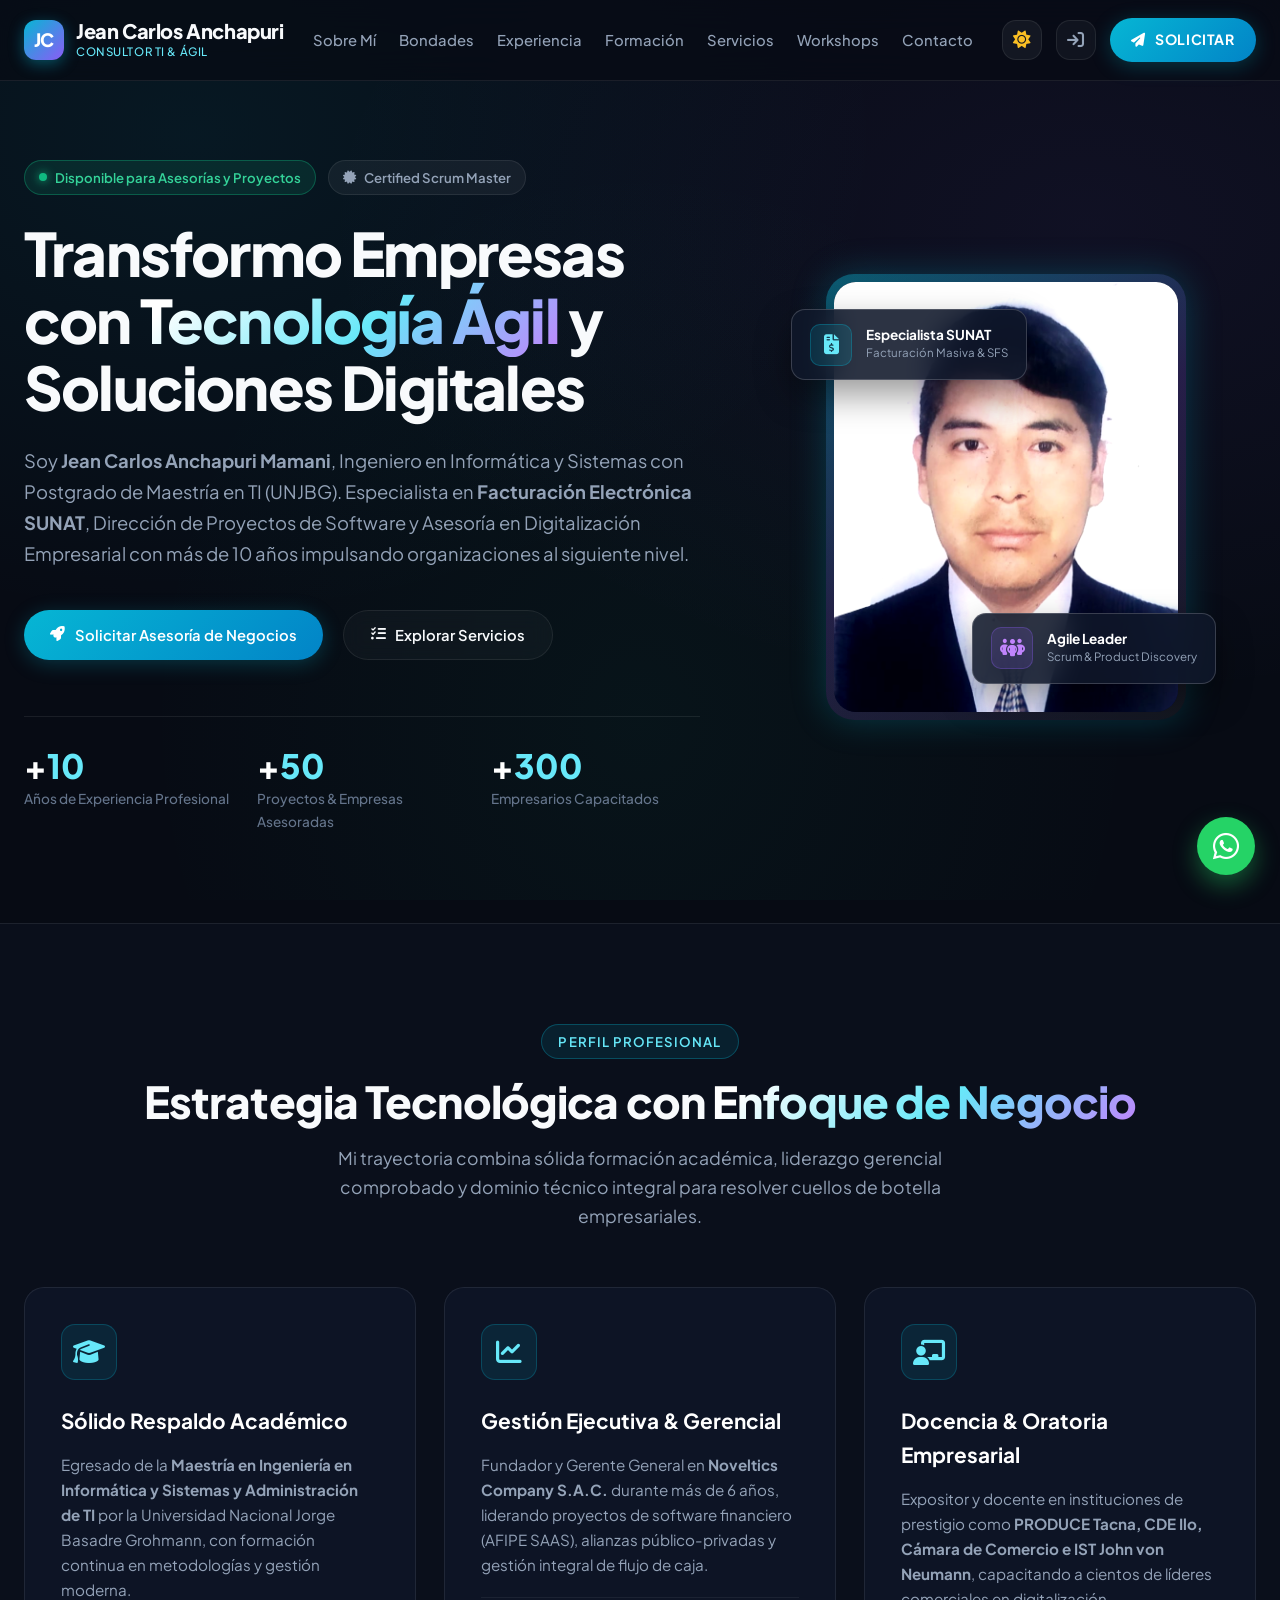
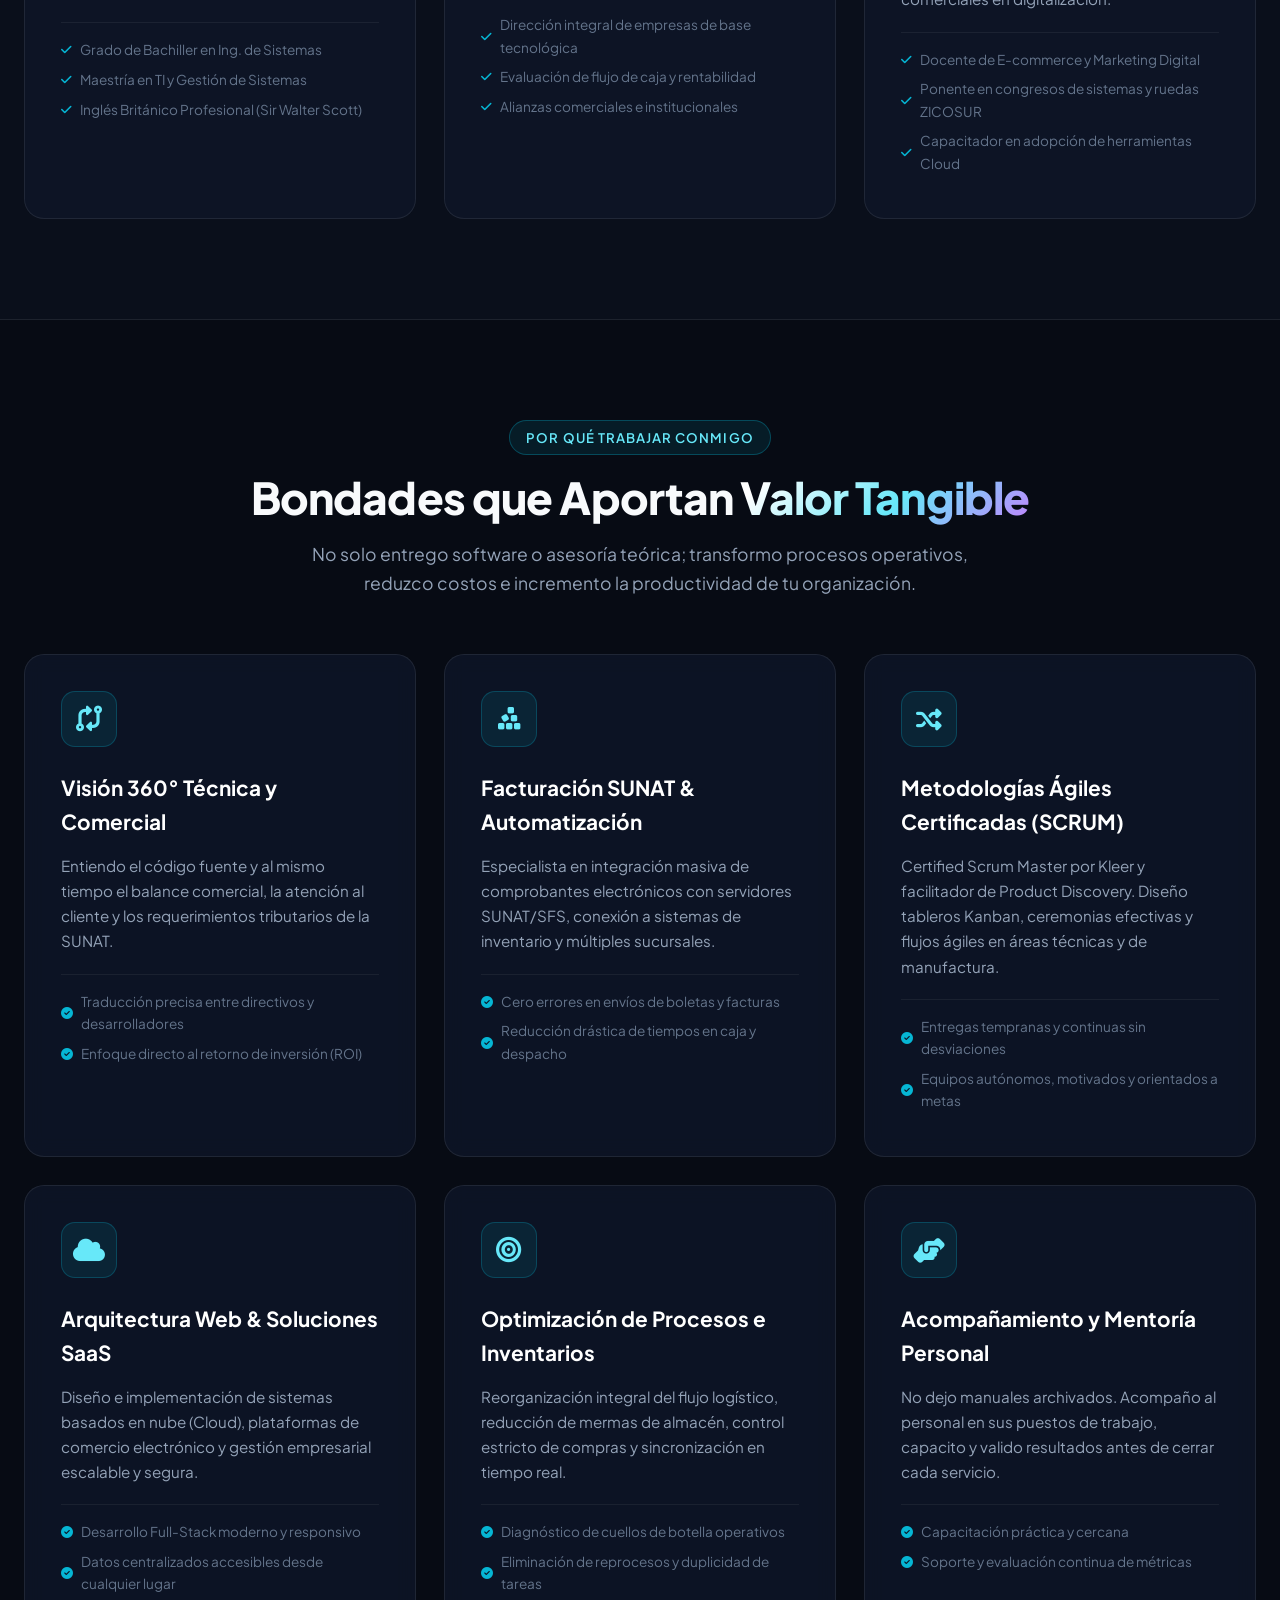
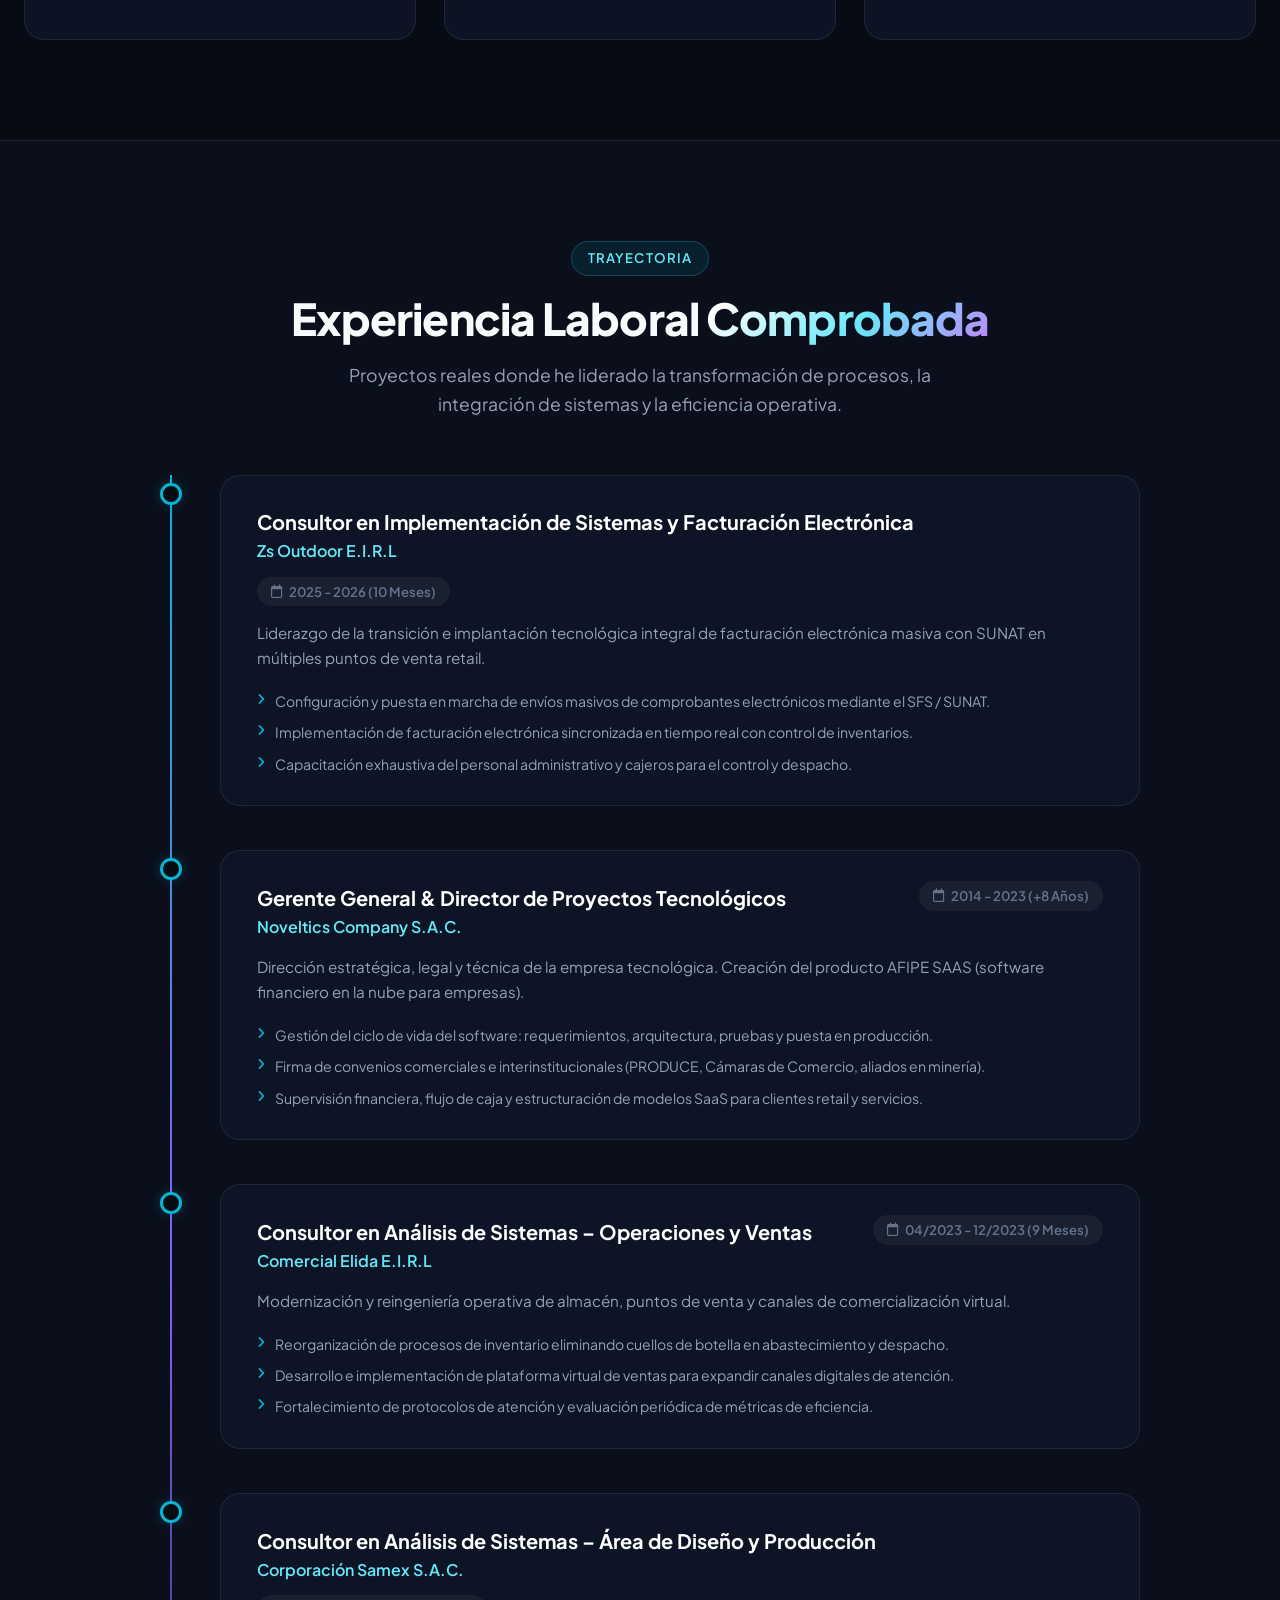
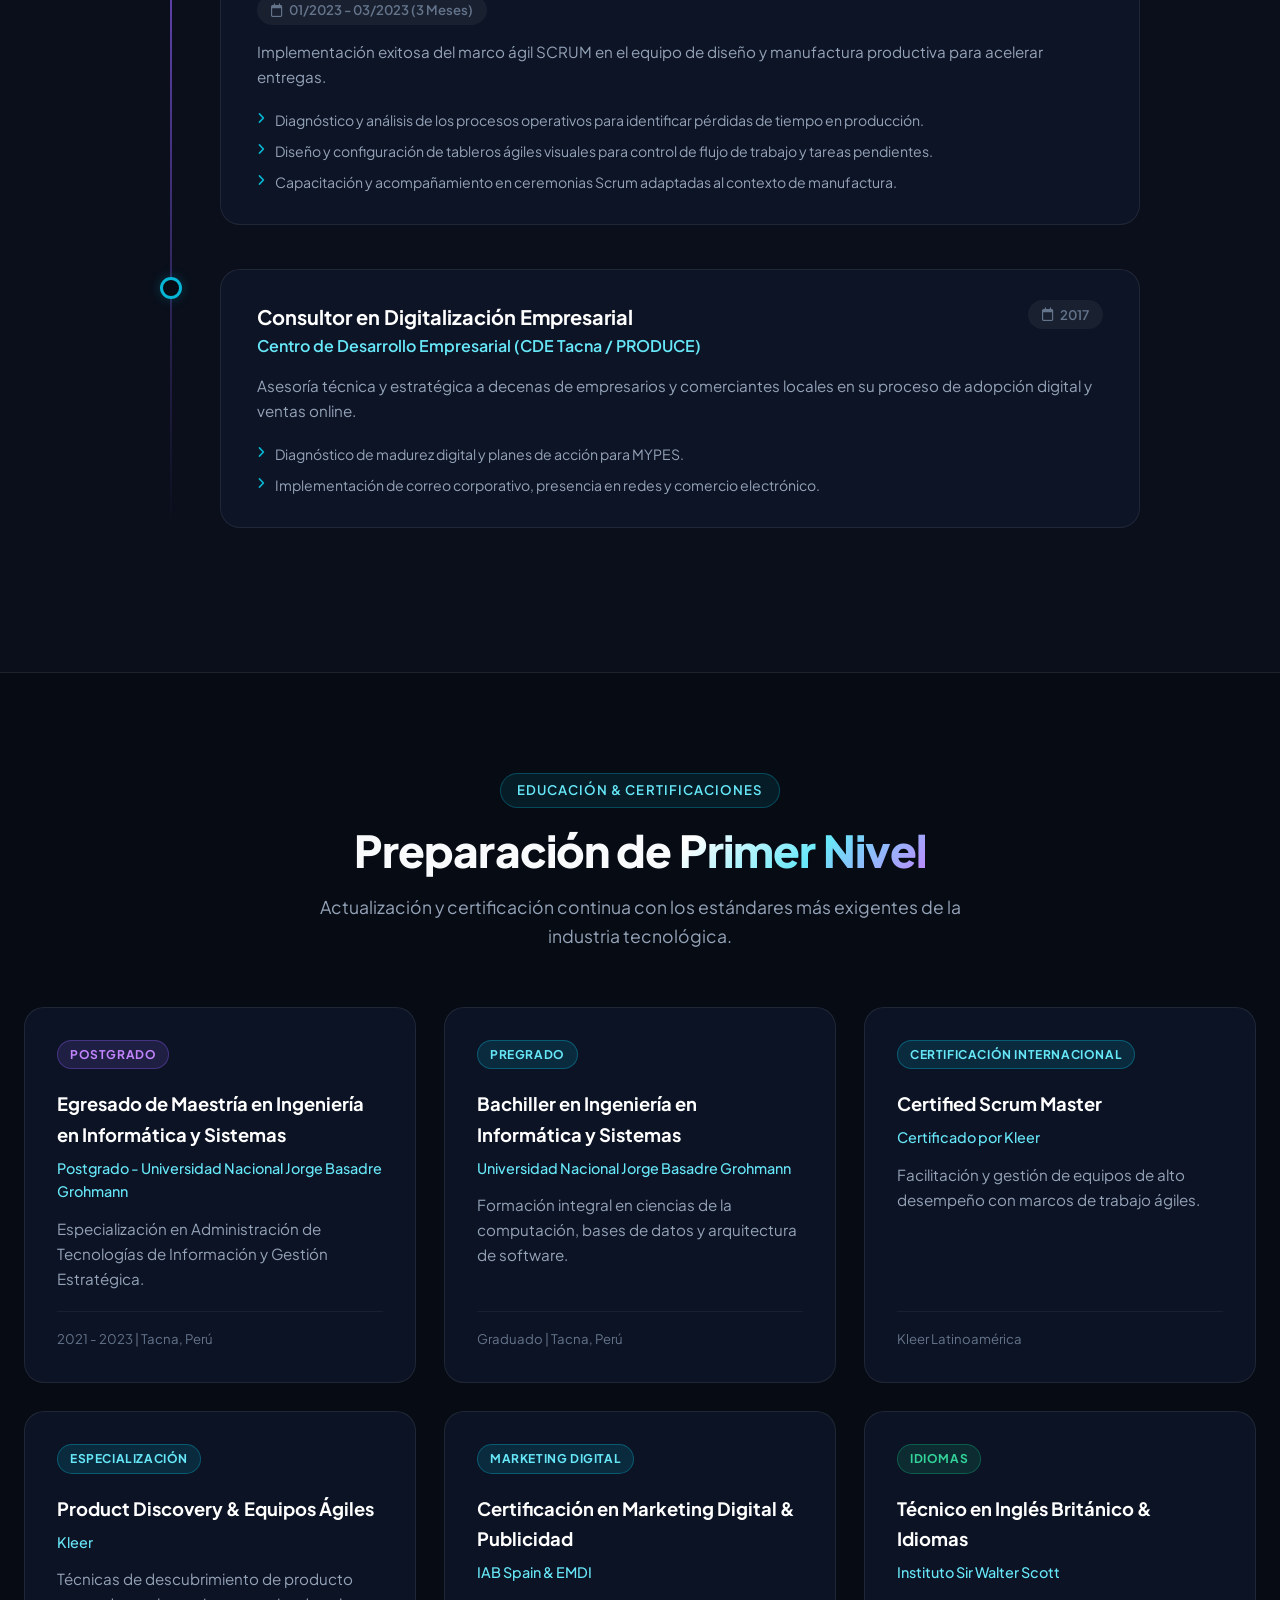
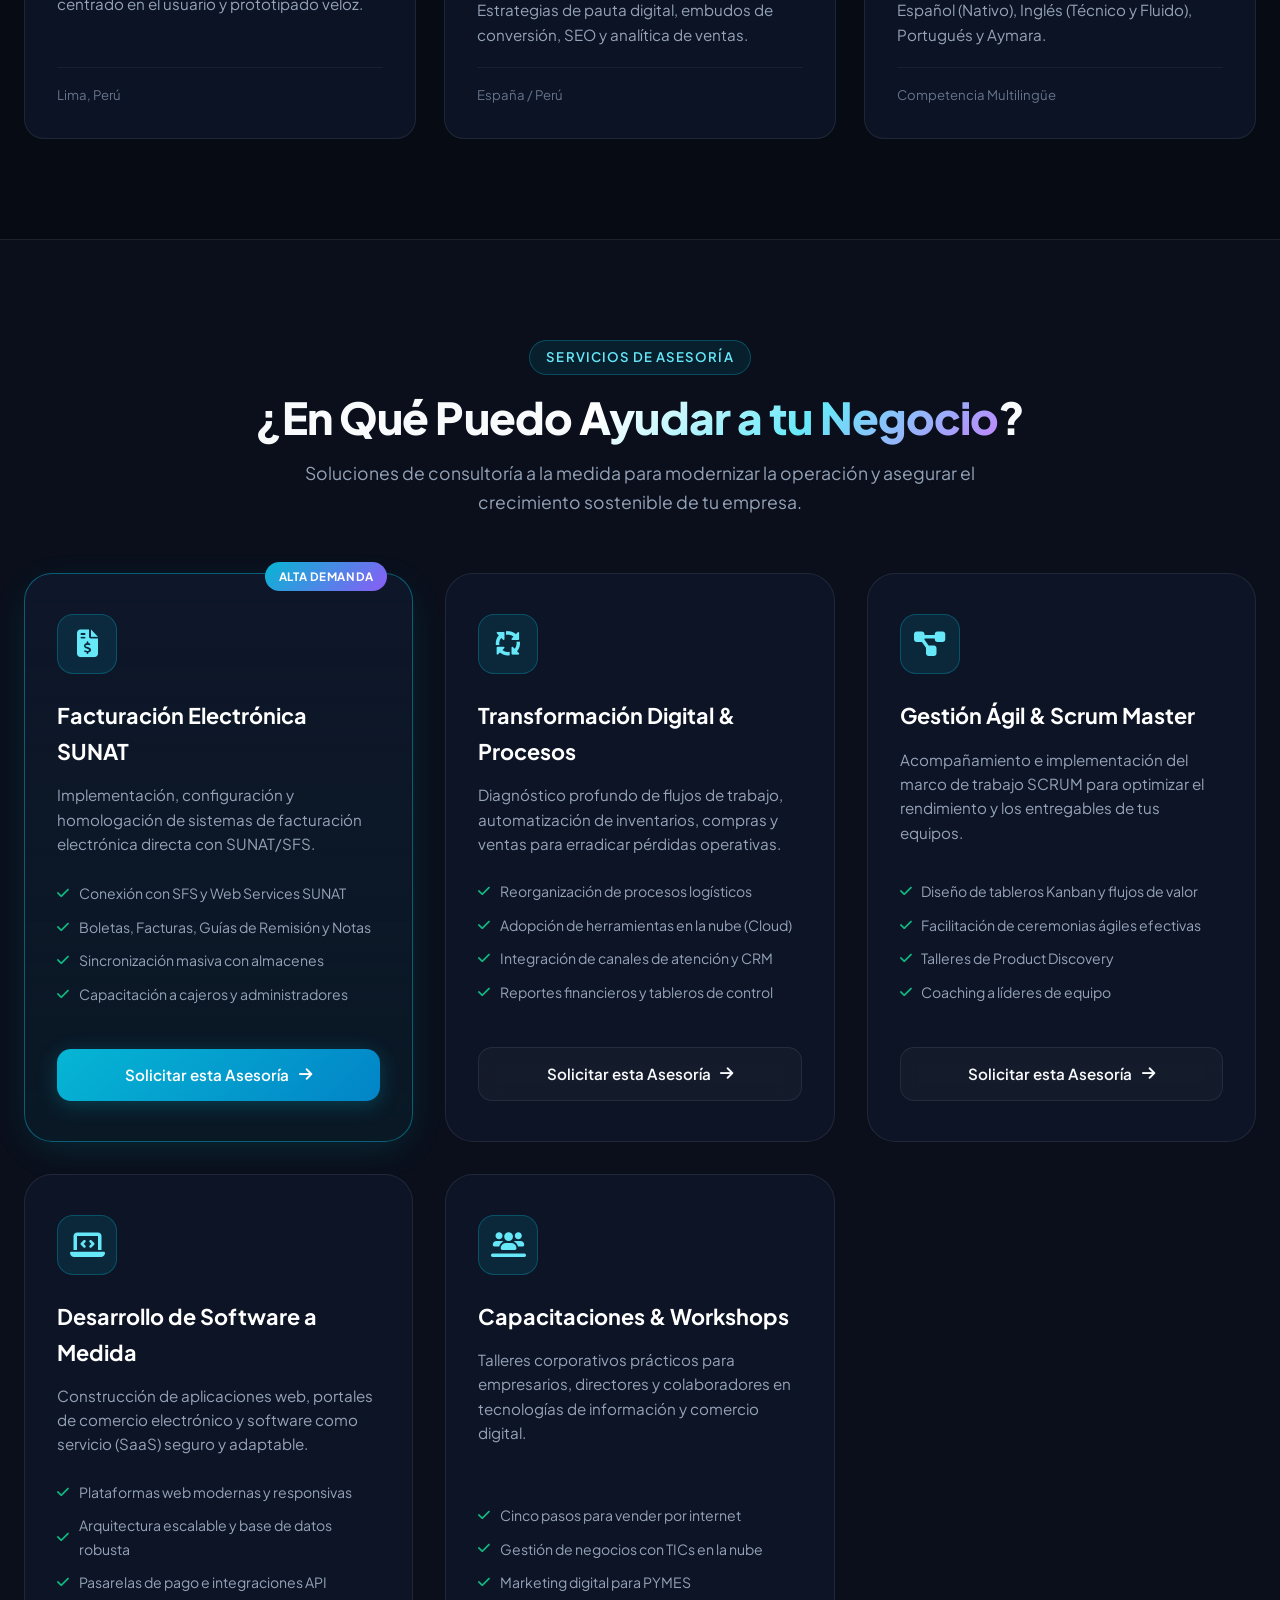
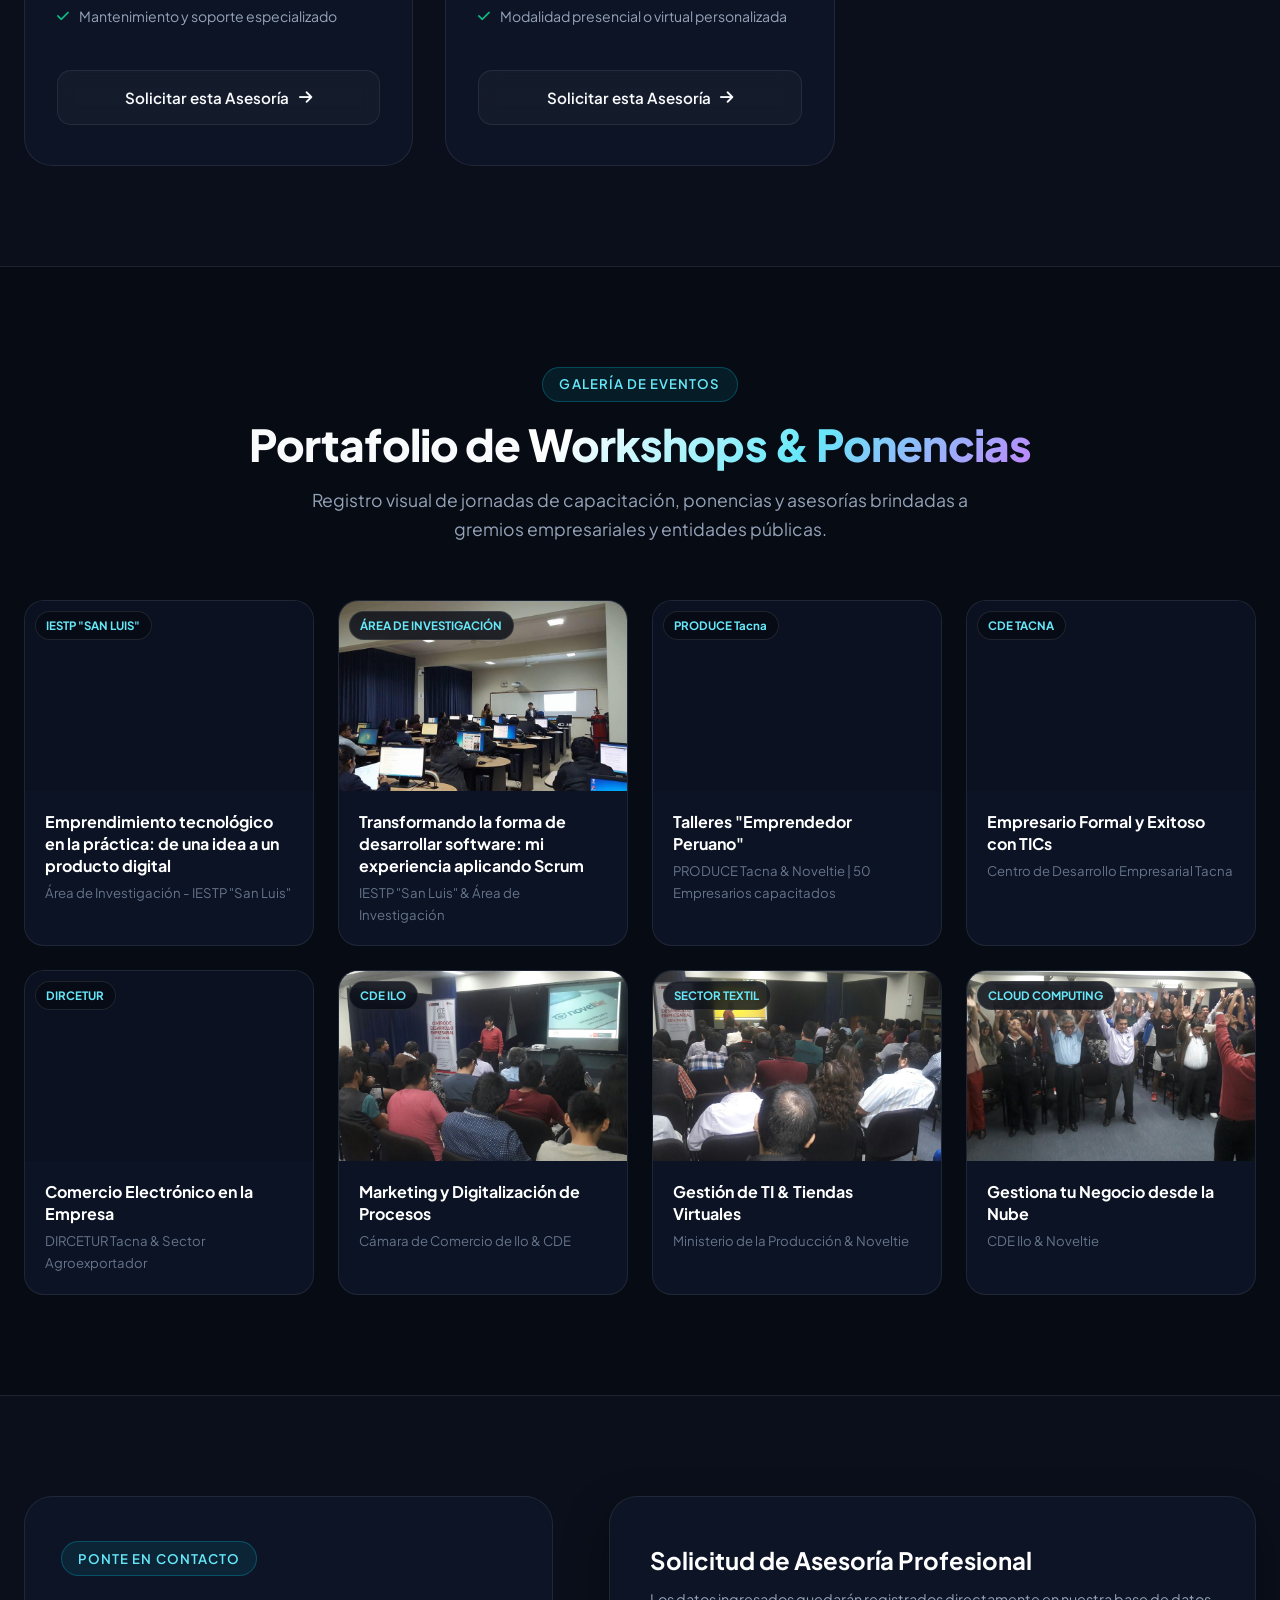
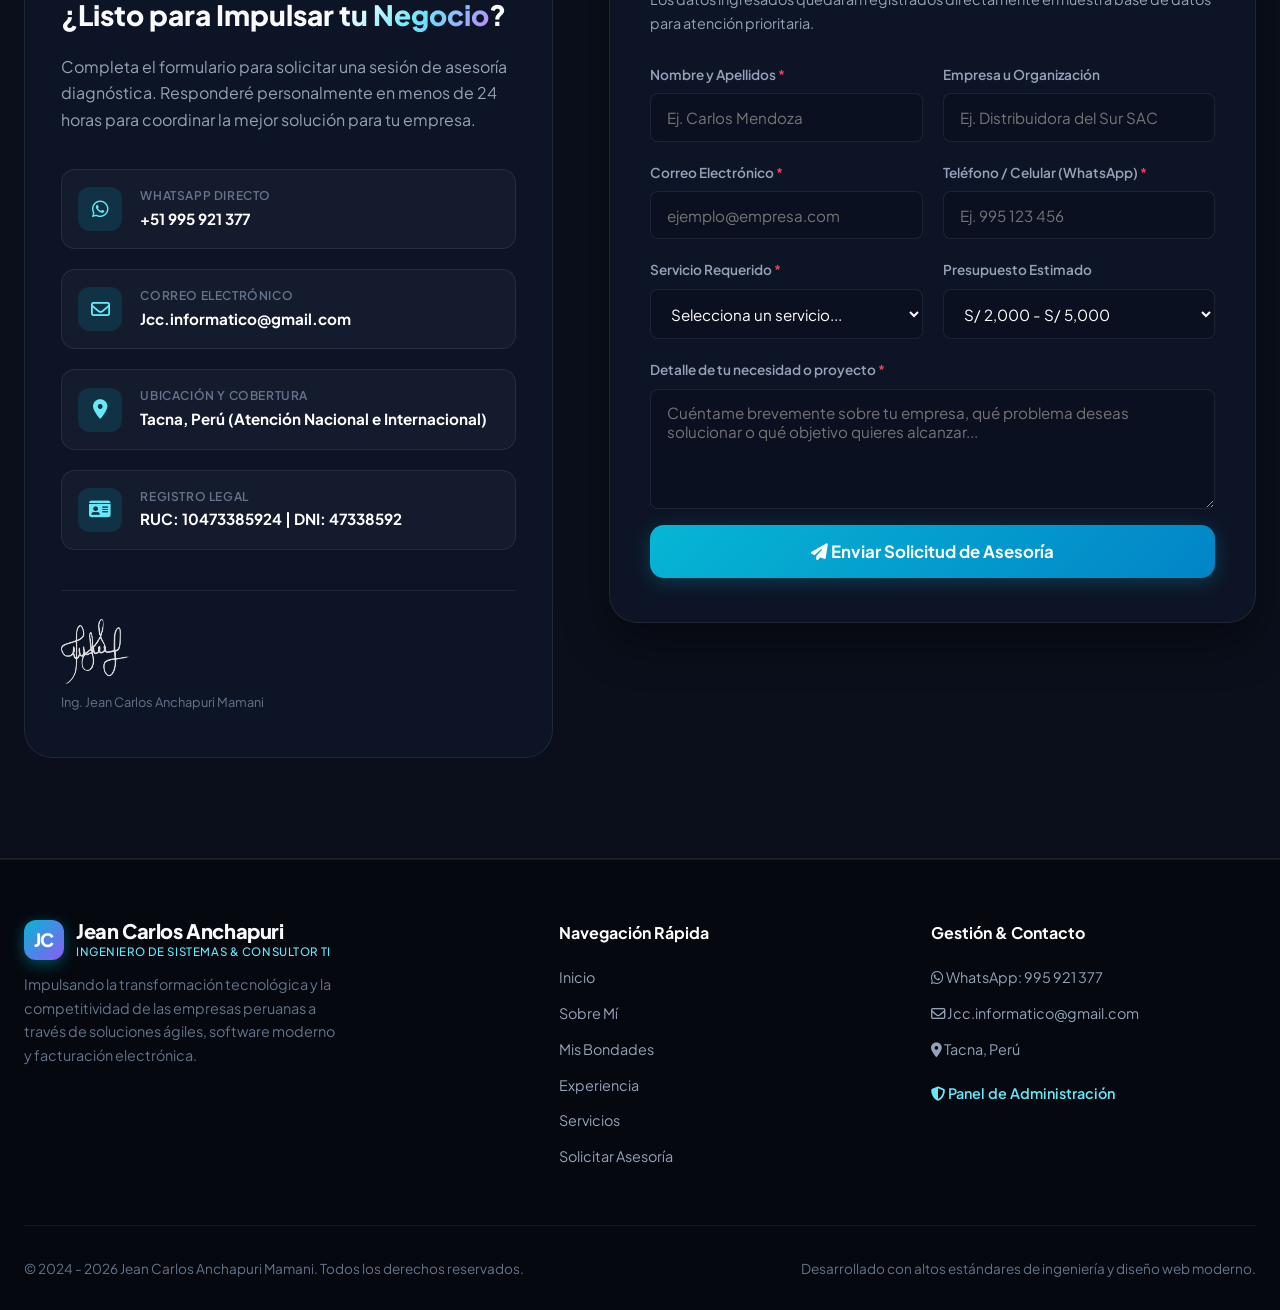
==== commit 12432fd0: "mejoras url" ====
--- a/index.html
+++ b/index.html
@@ -54,7 +54,10 @@
       </nav>
 
       <div class="nav-actions">
-        <a href="admin.html" class="btn-icon-admin" title="Ingresar al Panel de Administración" aria-label="Ingresar al Administrador">
+        <button class="btn-theme-toggle" id="themeToggle" aria-label="Cambiar entre modo claro y oscuro" title="Cambiar tema Claro / Oscuro">
+          <i class="fa-solid fa-sun" id="themeIcon"></i>
+        </button>
+        <a href="admin" class="btn-icon-admin" title="Ingresar al Panel de Administración" aria-label="Ingresar al Administrador">
           <i class="fa-solid fa-arrow-right-to-bracket"></i>
         </a>
         <a href="#contacto" class="btn btn-primary btn-header-cta">
@@ -75,19 +78,19 @@
       <div class="hero-grid">
         <div class="hero-content">
           <div class="hero-badge-container">
-            <span class="hero-pill glow">
-              <span class="pulse-dot"></span> Disponible para Asesorías y Proyectos
+            <span class="hero-pill glow" id="heroBadgePill">
+              <span class="pulse-dot"></span> <span id="heroBadgeText">Disponible para Asesorías y Proyectos</span>
             </span>
             <span class="hero-pill">
               <i class="fa-solid fa-certificate text-amber"></i> Certified Scrum Master
             </span>
           </div>
 
-          <h1 class="hero-title">
+          <h1 class="hero-title" id="heroTitle">
             Transformo Empresas con <span class="gradient-text">Tecnología Ágil</span> y Soluciones Digitales
           </h1>
 
-          <p class="hero-description">
+          <p class="hero-description" id="heroDescription">
             Soy <strong>Jean Carlos Anchapuri Mamani</strong>, Ingeniero en Informática y Sistemas con Postgrado de Maestría en TI (UNJBG). Especialista en <strong>Facturación Electrónica SUNAT</strong>, Dirección de Proyectos de Software y Asesoría en Digitalización Empresarial con más de 10 años impulsando organizaciones al siguiente nivel.
           </p>
 
@@ -102,15 +105,15 @@
 
           <div class="hero-stats">
             <div class="stat-item">
-              <h3>+<span class="counter-val" data-target="10">0</span></h3>
+              <h3>+<span class="counter-val" id="statYears" data-target="10">0</span></h3>
               <p>Años de Experiencia Profesional</p>
             </div>
             <div class="stat-item">
-              <h3>+<span class="counter-val" data-target="50">0</span></h3>
+              <h3>+<span class="counter-val" id="statProjects" data-target="50">0</span></h3>
               <p>Proyectos & Empresas Asesoradas</p>
             </div>
             <div class="stat-item">
-              <h3>+<span class="counter-val" data-target="300">0</span></h3>
+              <h3>+<span class="counter-val" id="statTrained" data-target="300">0</span></h3>
               <p>Empresarios Capacitados</p>
             </div>
           </div>
@@ -222,7 +225,7 @@
         </p>
       </div>
 
-      <div class="bonds-grid">
+      <div class="bonds-grid" id="bondsGrid">
         <div class="bond-card">
           <div class="bond-icon">
             <i class="fa-solid fa-code-compare"></i>
@@ -324,7 +327,7 @@
         </p>
       </div>
 
-      <div class="timeline">
+      <div class="timeline" id="experienceTimeline">
         <!-- Item 1: Zs Outdoor EIRL -->
         <div class="timeline-item">
           <div class="timeline-dot"></div>
@@ -450,7 +453,7 @@
         </p>
       </div>
 
-      <div class="education-grid">
+      <div class="education-grid" id="educationGrid">
         <div class="edu-card">
           <span class="edu-badge master">Postgrado</span>
           <h3 class="edu-title">Egresado de Maestría en Ingeniería en Informática y Sistemas</h3>
@@ -515,7 +518,7 @@
         </p>
       </div>
 
-      <div class="services-grid">
+      <div class="services-grid" id="servicesGrid">
         <!-- Servicio 1 -->
         <div class="service-card featured">
           <span class="featured-pill">Alta Demanda</span>
@@ -633,7 +636,31 @@
         </p>
       </div>
 
-      <div class="workshops-grid">
+      <div class="workshops-grid" id="workshopsGrid">
+        <!-- Taller 1: IESTP San Luis - Emprendimiento -->
+        <div class="workshop-card">
+          <div class="workshop-thumb">
+            <img src="assets/img/workshop-sanluis-emprendimiento.jpg" alt="Taller Emprendimiento Tecnológico IESTP San Luis">
+            <span class="workshop-badge">IESTP "SAN LUIS"</span>
+          </div>
+          <div class="workshop-info">
+            <h4 class="workshop-title">Emprendimiento tecnológico en la práctica: de una idea a un producto digital</h4>
+            <p class="workshop-org">Área de Investigación - IESTP "San Luis"</p>
+          </div>
+        </div>
+
+        <!-- Taller 2: IESTP San Luis - Scrum -->
+        <div class="workshop-card">
+          <div class="workshop-thumb">
+            <img src="assets/img/workshop-sanluis-scrum.jpg" alt="Taller Metodología Scrum IESTP San Luis">
+            <span class="workshop-badge">ÁREA DE INVESTIGACIÓN</span>
+          </div>
+          <div class="workshop-info">
+            <h4 class="workshop-title">Transformando la forma de desarrollar software: mi experiencia aplicando Scrum</h4>
+            <p class="workshop-org">IESTP "San Luis" & Área de Investigación</p>
+          </div>
+        </div>
+
         <div class="workshop-card">
           <div class="workshop-thumb">
             <img src="assets/img/workshop-produce.jpg" alt="Taller Emprendedor Peruano PRODUCE">
@@ -718,23 +745,23 @@
           </p>
 
           <div class="direct-contacts">
-            <a href="https://wa.me/51995921377" target="_blank" class="direct-item">
+            <a href="https://wa.me/51995921377" target="_blank" class="direct-item" id="directWaLink">
               <div class="direct-icon">
                 <i class="fa-brands fa-whatsapp"></i>
               </div>
               <div class="direct-text">
                 <span>WhatsApp Directo</span>
-                <strong>+51 995 921 377</strong>
+                <strong id="contactPhoneDisplay">+51 995 921 377</strong>
               </div>
             </a>
 
-            <a href="mailto:Jcc.informatico@gmail.com" class="direct-item">
+            <a href="mailto:Jcc.informatico@gmail.com" class="direct-item" id="directEmailLink">
               <div class="direct-icon">
                 <i class="fa-regular fa-envelope"></i>
               </div>
               <div class="direct-text">
                 <span>Correo Electrónico</span>
-                <strong>Jcc.informatico@gmail.com</strong>
+                <strong id="contactEmailDisplay">Jcc.informatico@gmail.com</strong>
               </div>
             </a>
 
@@ -744,7 +771,7 @@
               </div>
               <div class="direct-text">
                 <span>Ubicación y Cobertura</span>
-                <strong>Tacna, Perú (Atención Nacional e Internacional)</strong>
+                <strong id="contactLocationDisplay">Tacna, Perú (Atención Nacional e Internacional)</strong>
               </div>
             </div>
 
@@ -754,7 +781,7 @@
               </div>
               <div class="direct-text">
                 <span>Registro Legal</span>
-                <strong>RUC: 10473385924 | DNI: 47338592</strong>
+                <strong id="contactLegalDisplay">RUC: 10473385924 | DNI: 47338592</strong>
               </div>
             </div>
           </div>
@@ -910,7 +937,7 @@
             <a href="https://wa.me/51995921377" target="_blank"><i class="fa-brands fa-whatsapp"></i> WhatsApp: 995 921 377</a>
             <a href="mailto:Jcc.informatico@gmail.com"><i class="fa-regular fa-envelope"></i> Jcc.informatico@gmail.com</a>
             <a href="#"><i class="fa-solid fa-location-dot"></i> Tacna, Perú</a>
-            <a href="admin.html" style="color: var(--primary-light); font-weight: 600; margin-top: 0.5rem;">
+            <a href="admin" style="color: var(--primary-light); font-weight: 600; margin-top: 0.5rem;">
               <i class="fa-solid fa-shield-halved"></i> Panel de Administración
             </a>
           </div>
--- a/assets/css/style.css
+++ b/assets/css/style.css
@@ -1552,3 +1552,260 @@
     grid-template-columns: 1fr;
   }
 }
+
+/* ==========================================================================
+   BOTÓN DE CAMBIO DE TEMA (CLARO / OSCURO)
+   ========================================================================== */
+.btn-theme-toggle {
+  width: 40px;
+  height: 40px;
+  border-radius: var(--radius-md);
+  background: rgba(255, 255, 255, 0.05);
+  border: 1px solid var(--border);
+  color: #fbbf24;
+  display: inline-flex;
+  align-items: center;
+  justify-content: center;
+  font-size: 1.1rem;
+  cursor: pointer;
+  transition: all var(--transition-fast);
+}
+
+.btn-theme-toggle:hover {
+  background: rgba(245, 158, 11, 0.15);
+  border-color: #fbbf24;
+  transform: translateY(-2px);
+  box-shadow: 0 4px 15px rgba(245, 158, 11, 0.3);
+}
+
+/* ==========================================================================
+   SISTEMA DE TEMA CLARO (VERSIÓN WHITE)
+   Optimizado para máxima legibilidad y estética profesional
+   ========================================================================== */
+[data-theme="light"] {
+  --bg-dark: #f8fafc;
+  --bg-card: #ffffff;
+  --bg-card-hover: #f1f5f9;
+  --bg-glass: rgba(0, 0, 0, 0.02);
+  --bg-glass-strong: rgba(255, 255, 255, 0.98);
+  
+  --primary: #0284c7;
+  --primary-hover: #0369a1;
+  --primary-light: #0284c7;
+  --primary-glow: rgba(2, 132, 199, 0.2);
+  
+  --accent: #7c3aed;
+  --accent-light: #8b5cf6;
+  --accent-glow: rgba(124, 58, 237, 0.2);
+
+  --emerald: #059669;
+  --emerald-glow: rgba(5, 150, 105, 0.15);
+  --amber: #d97706;
+  --rose: #e11d48;
+  
+  --text-primary: #0f172a;
+  --text-secondary: #334155;
+  --text-muted: #64748b;
+  
+  --border: rgba(0, 0, 0, 0.09);
+  --border-focus: rgba(2, 132, 199, 0.5);
+  --border-hover: rgba(0, 0, 0, 0.18);
+
+  --shadow-sm: 0 2px 8px rgba(0, 0, 0, 0.05);
+  --shadow-md: 0 10px 30px -10px rgba(0, 0, 0, 0.08);
+  --shadow-glow: 0 0 35px rgba(2, 132, 199, 0.12);
+}
+
+[data-theme="light"] body {
+  background-color: #f8fafc;
+  background-image: 
+    radial-gradient(at 15% 15%, rgba(2, 132, 199, 0.07) 0px, transparent 50%),
+    radial-gradient(at 85% 25%, rgba(124, 58, 237, 0.06) 0px, transparent 50%),
+    radial-gradient(at 50% 80%, rgba(5, 150, 105, 0.04) 0px, transparent 55%);
+}
+
+[data-theme="light"] .header {
+  background: rgba(255, 255, 255, 0.85);
+  border-bottom: 1px solid rgba(0, 0, 0, 0.08);
+}
+
+[data-theme="light"] .header.scrolled {
+  background: rgba(255, 255, 255, 0.98);
+  box-shadow: 0 8px 25px rgba(0, 0, 0, 0.06);
+  border-bottom: 1px solid rgba(2, 132, 199, 0.2);
+}
+
+[data-theme="light"] .logo-name {
+  color: #0f172a;
+}
+
+[data-theme="light"] .nav-link {
+  color: #475569;
+}
+
+[data-theme="light"] .nav-link:hover,
+[data-theme="light"] .nav-link.active {
+  color: #0284c7;
+}
+
+[data-theme="light"] .btn-theme-toggle {
+  background: rgba(0, 0, 0, 0.04);
+  border-color: rgba(0, 0, 0, 0.1);
+  color: #6366f1;
+}
+
+[data-theme="light"] .btn-theme-toggle:hover {
+  background: rgba(99, 102, 241, 0.12);
+  border-color: #6366f1;
+}
+
+[data-theme="light"] .btn-icon-admin {
+  background: rgba(0, 0, 0, 0.04);
+  border-color: rgba(0, 0, 0, 0.1);
+  color: #475569;
+}
+
+[data-theme="light"] .btn-icon-admin:hover {
+  background: rgba(2, 132, 199, 0.1);
+  border-color: #0284c7;
+  color: #0284c7;
+}
+
+[data-theme="light"] .gradient-text {
+  background: linear-gradient(135deg, #0f172a 10%, #0284c7 60%, #7c3aed 100%);
+  -webkit-background-clip: text;
+  -webkit-text-fill-color: transparent;
+}
+
+[data-theme="light"] .section.alt-bg {
+  background: #f1f5f9;
+  border-top: 1px solid rgba(0, 0, 0, 0.06);
+  border-bottom: 1px solid rgba(0, 0, 0, 0.06);
+}
+
+[data-theme="light"] .hero-pill {
+  background: #ffffff;
+  border: 1px solid rgba(0, 0, 0, 0.1);
+  color: #334155;
+  box-shadow: 0 2px 8px rgba(0, 0, 0, 0.04);
+}
+
+[data-theme="light"] .hero-pill.glow {
+  background: rgba(5, 150, 105, 0.1);
+  border-color: rgba(5, 150, 105, 0.3);
+  color: #065f46;
+}
+
+[data-theme="light"] .stat-item h3 {
+  color: #0f172a;
+}
+
+[data-theme="light"] .hero-img-wrapper {
+  background: linear-gradient(145deg, rgba(2, 132, 199, 0.25), rgba(124, 58, 237, 0.15), rgba(0, 0, 0, 0.05));
+  box-shadow: 0 20px 40px -10px rgba(0, 0, 0, 0.12);
+}
+
+[data-theme="light"] .floating-card {
+  background: rgba(255, 255, 255, 0.96);
+  border: 1px solid rgba(0, 0, 0, 0.1);
+  box-shadow: 0 15px 35px rgba(0, 0, 0, 0.08);
+}
+
+[data-theme="light"] .floating-text h5 {
+  color: #0f172a;
+}
+
+[data-theme="light"] .floating-text p {
+  color: #475569;
+}
+
+[data-theme="light"] .bond-card,
+[data-theme="light"] .timeline-content,
+[data-theme="light"] .edu-card,
+[data-theme="light"] .service-card,
+[data-theme="light"] .workshop-card,
+[data-theme="light"] .contact-info-card,
+[data-theme="light"] .form-container {
+  background: #ffffff;
+  border: 1px solid rgba(0, 0, 0, 0.08);
+  box-shadow: 0 4px 25px rgba(0, 0, 0, 0.04);
+}
+
+[data-theme="light"] .service-card.featured {
+  background: linear-gradient(180deg, #ffffff 0%, rgba(2, 132, 199, 0.04) 100%);
+  border-color: rgba(2, 132, 199, 0.35);
+  box-shadow: 0 10px 35px rgba(2, 132, 199, 0.1);
+}
+
+[data-theme="light"] .bond-title,
+[data-theme="light"] .timeline-role,
+[data-theme="light"] .edu-title,
+[data-theme="light"] .service-name,
+[data-theme="light"] .workshop-title,
+[data-theme="light"] .contact-info-card h3,
+[data-theme="light"] .direct-text strong {
+  color: #0f172a;
+}
+
+[data-theme="light"] .timeline-dot {
+  background: #ffffff;
+  border-color: #0284c7;
+  box-shadow: 0 0 10px rgba(2, 132, 199, 0.3);
+}
+
+[data-theme="light"] .timeline-date {
+  background: #f1f5f9;
+  color: #475569;
+}
+
+[data-theme="light"] .direct-item {
+  background: #f8fafc;
+  border: 1px solid rgba(0, 0, 0, 0.08);
+}
+
+[data-theme="light"] .direct-item:hover {
+  background: #f0fdf4;
+  border-color: rgba(16, 185, 129, 0.3);
+}
+
+[data-theme="light"] .form-input,
+[data-theme="light"] .form-select,
+[data-theme="light"] .form-textarea {
+  background: #ffffff;
+  border: 1px solid #cbd5e1;
+  color: #0f172a;
+}
+
+[data-theme="light"] .form-input:focus,
+[data-theme="light"] .form-select:focus,
+[data-theme="light"] .form-textarea:focus {
+  background: #ffffff;
+  border-color: #0284c7;
+  box-shadow: 0 0 0 3px rgba(2, 132, 199, 0.15);
+}
+
+[data-theme="light"] .btn-outline {
+  background: #ffffff;
+  color: #0f172a;
+  border-color: #cbd5e1;
+}
+
+[data-theme="light"] .btn-outline:hover {
+  background: #f8fafc;
+  border-color: #0284c7;
+  color: #0284c7;
+}
+
+[data-theme="light"] .signature-img {
+  filter: none;
+  opacity: 0.88;
+}
+
+[data-theme="light"] .nav-menu {
+  background: rgba(255, 255, 255, 0.98);
+}
+
+[data-theme="light"] .footer {
+  background: #090d16;
+}
+
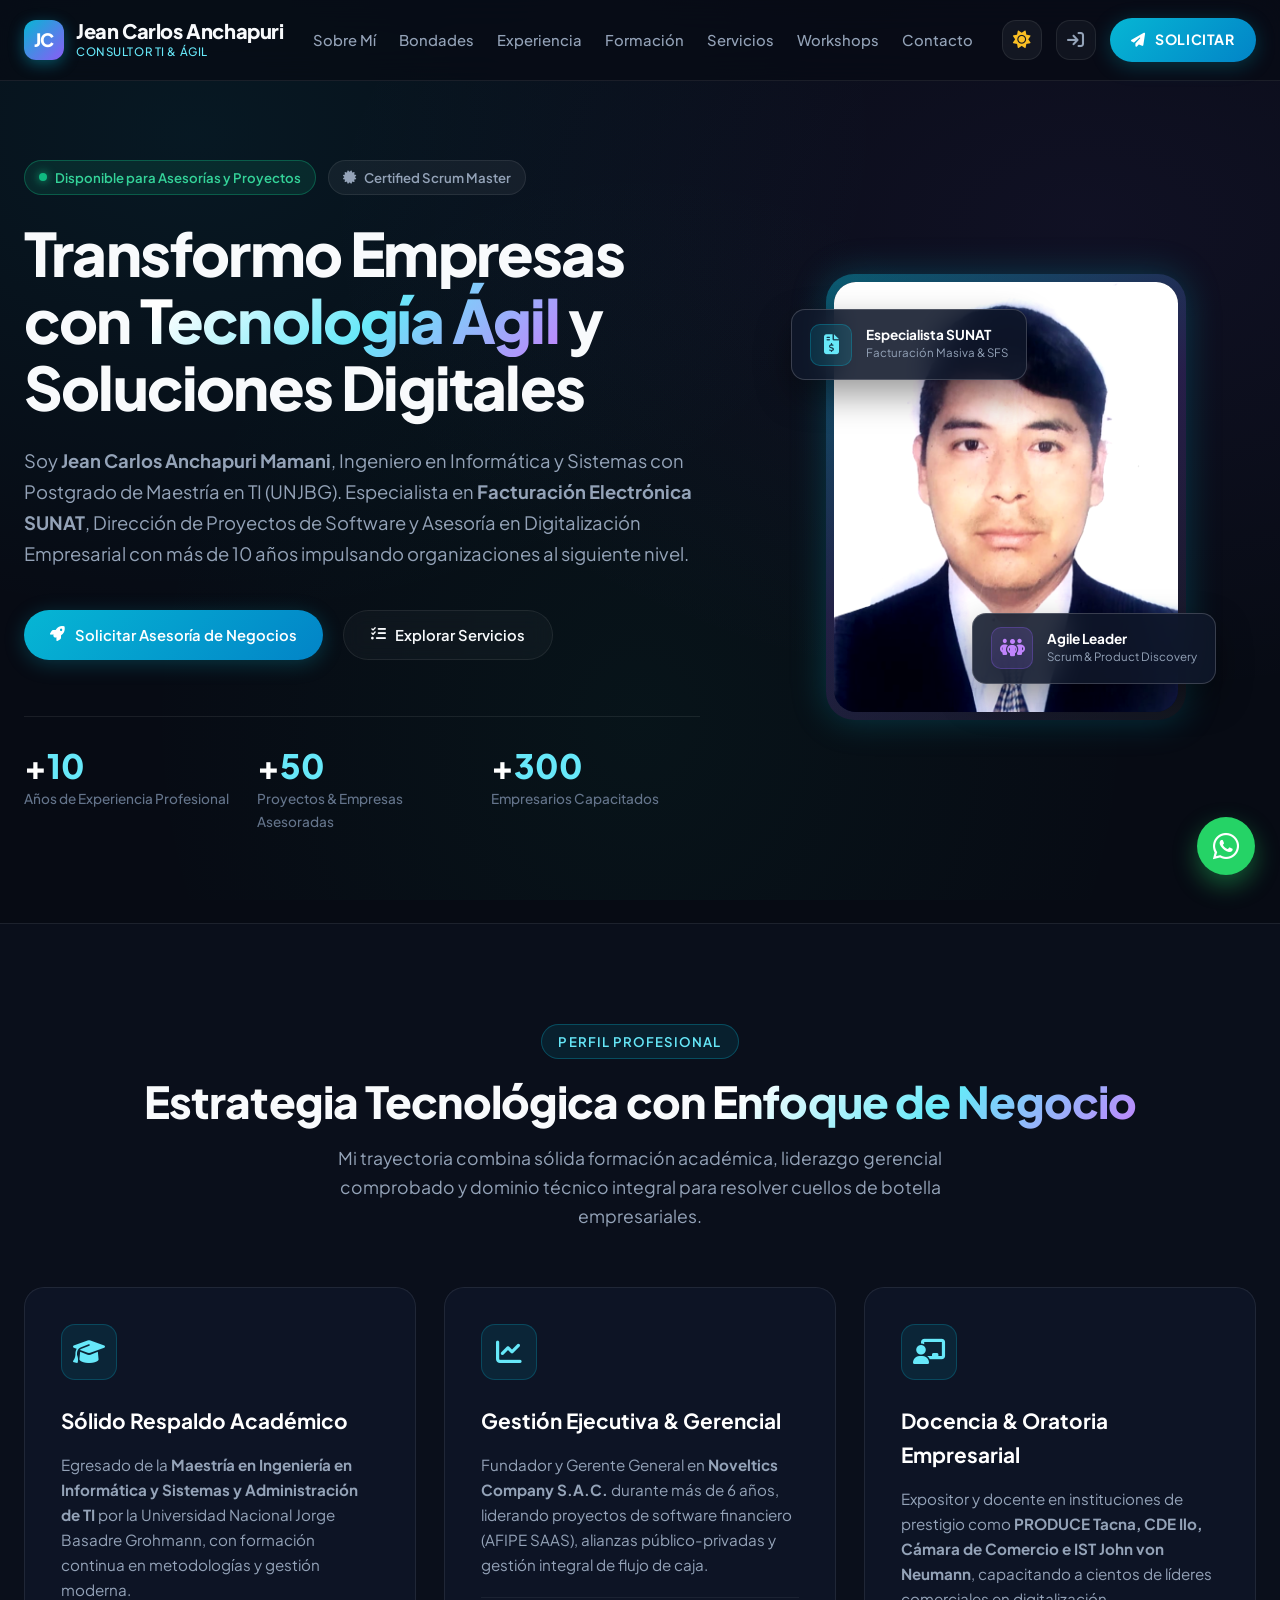
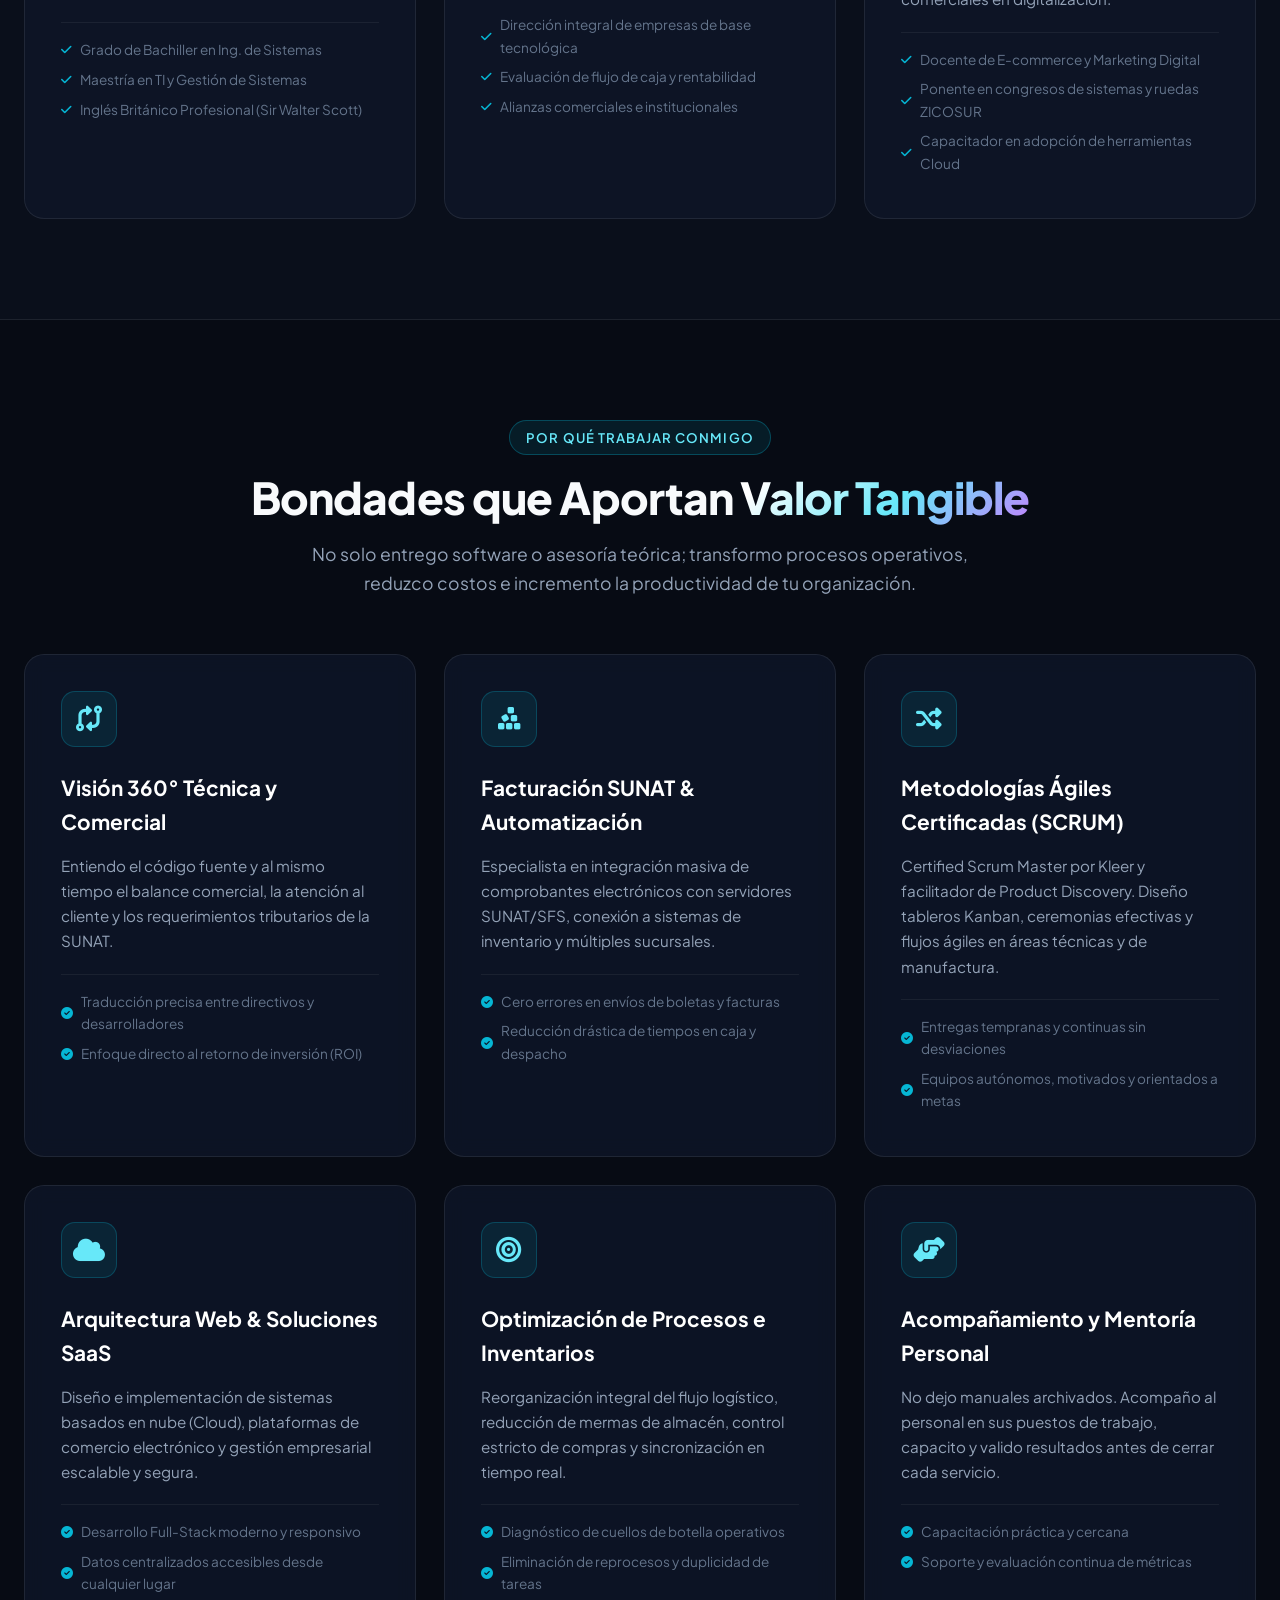
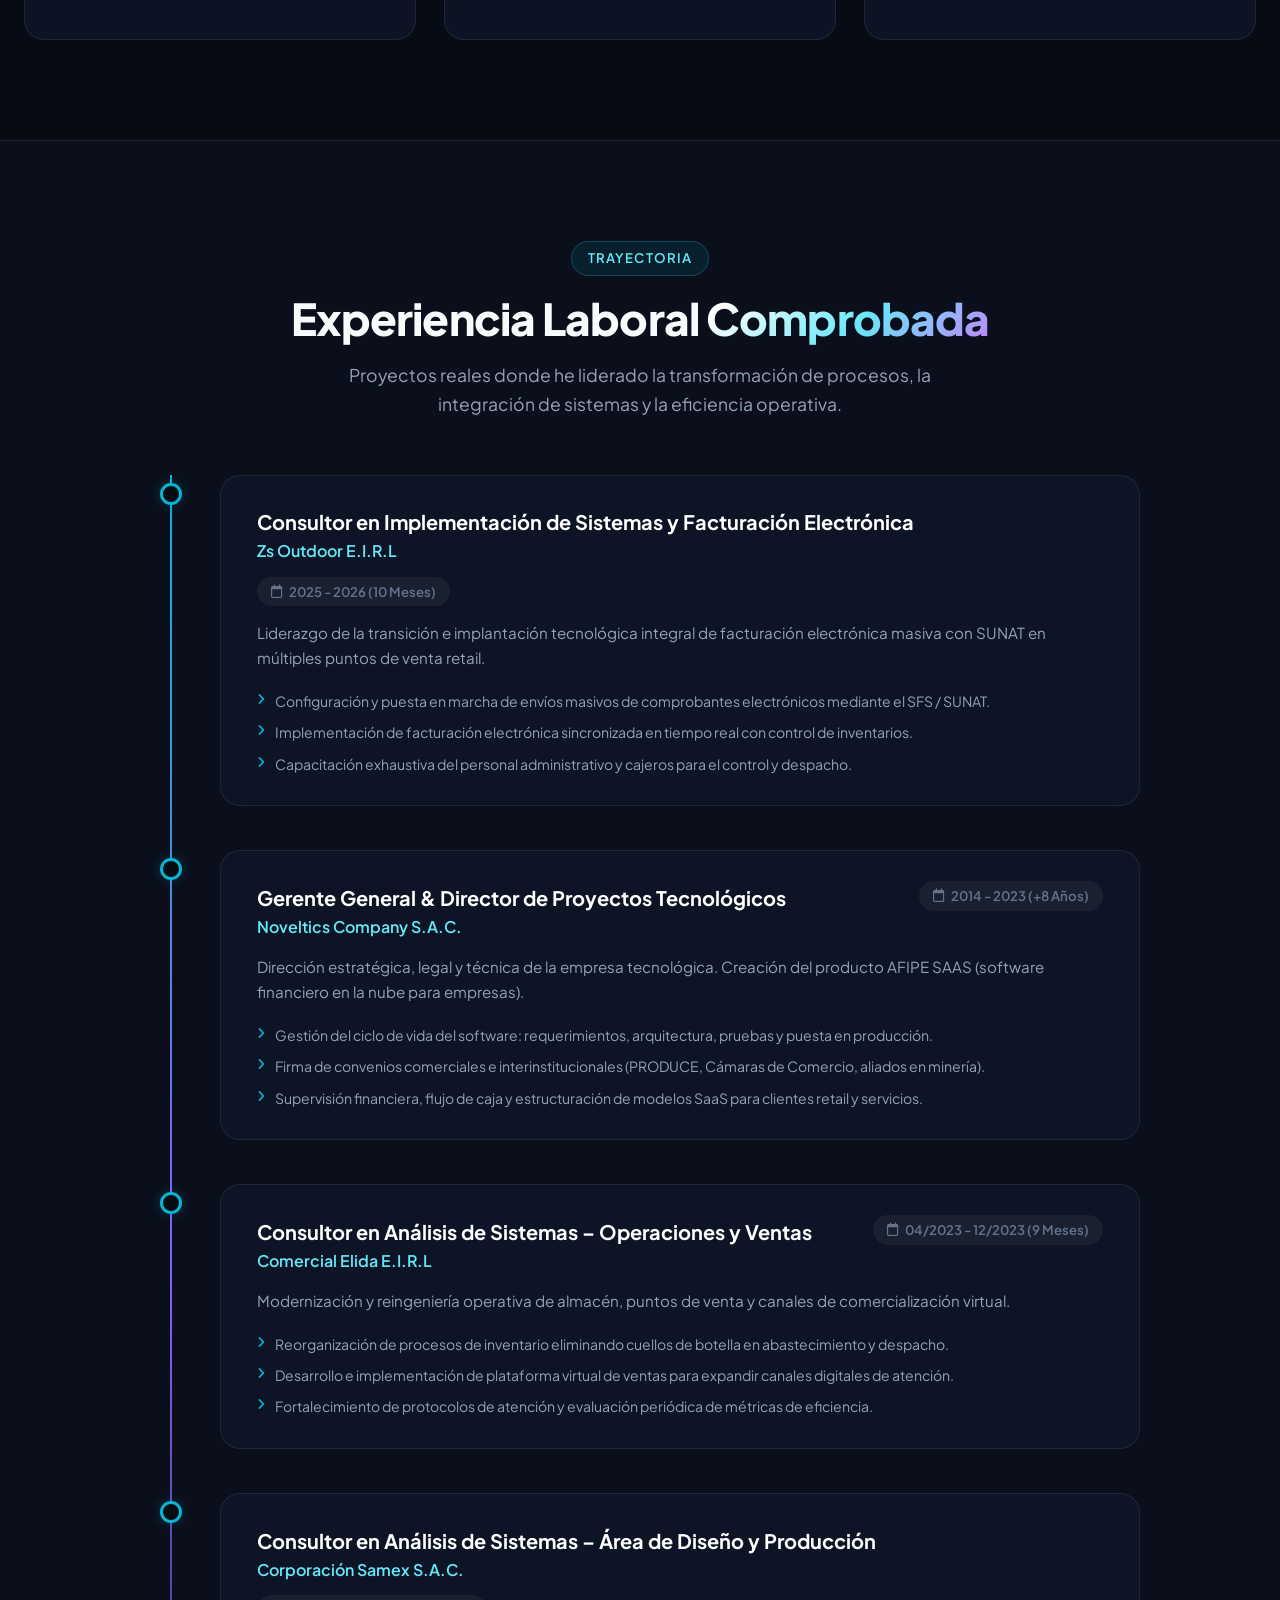
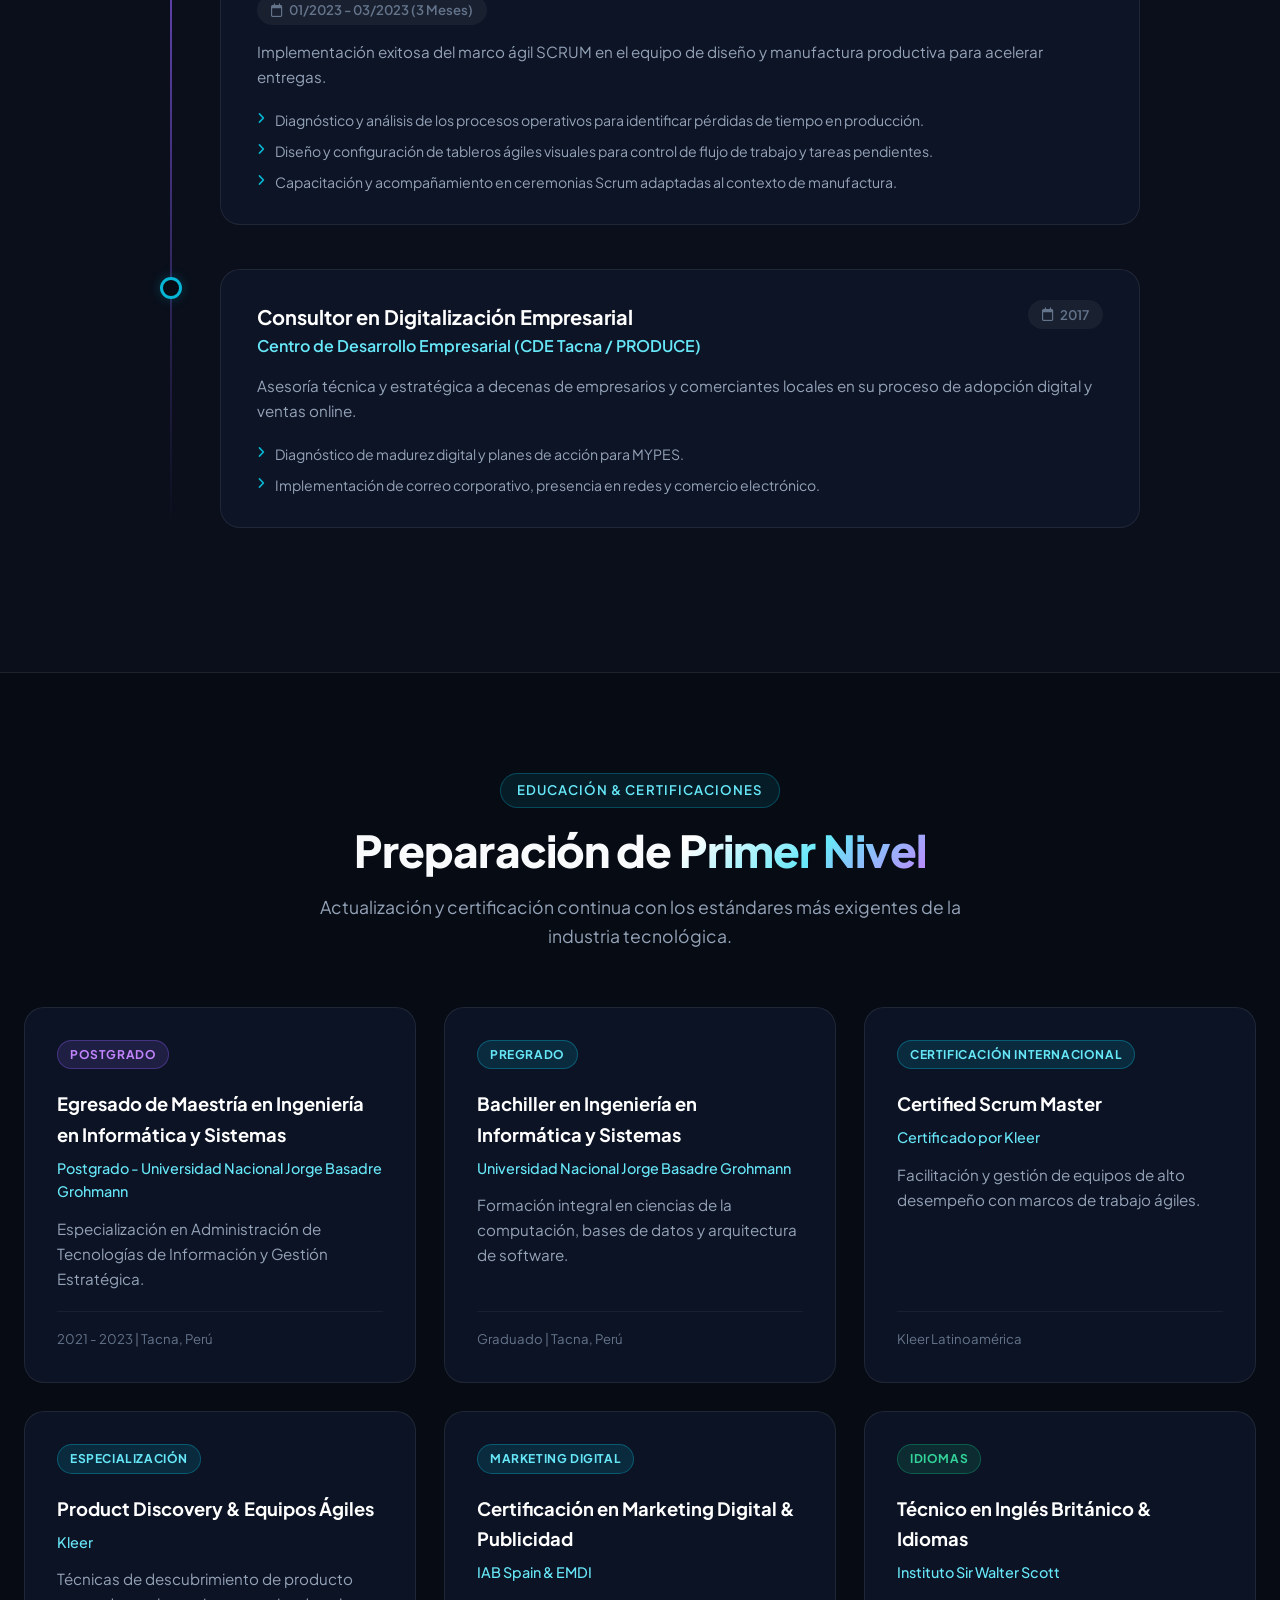
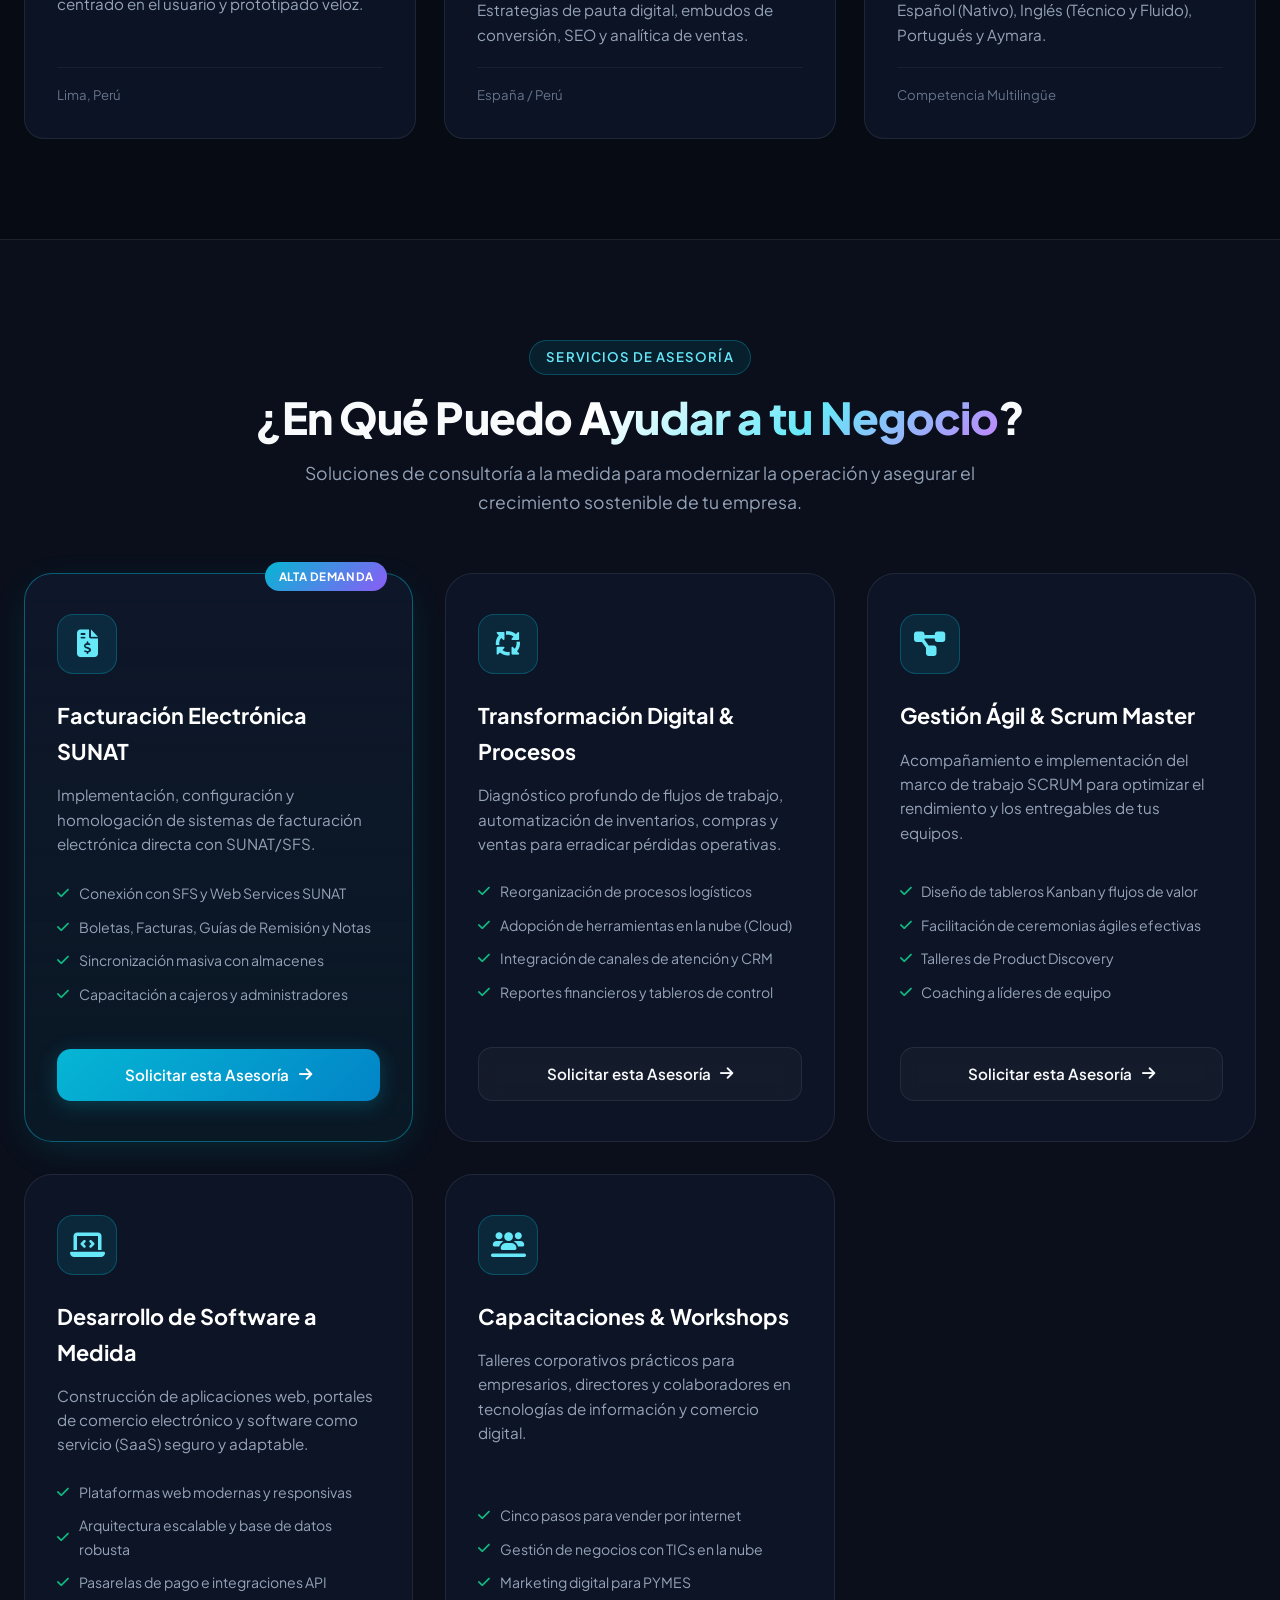
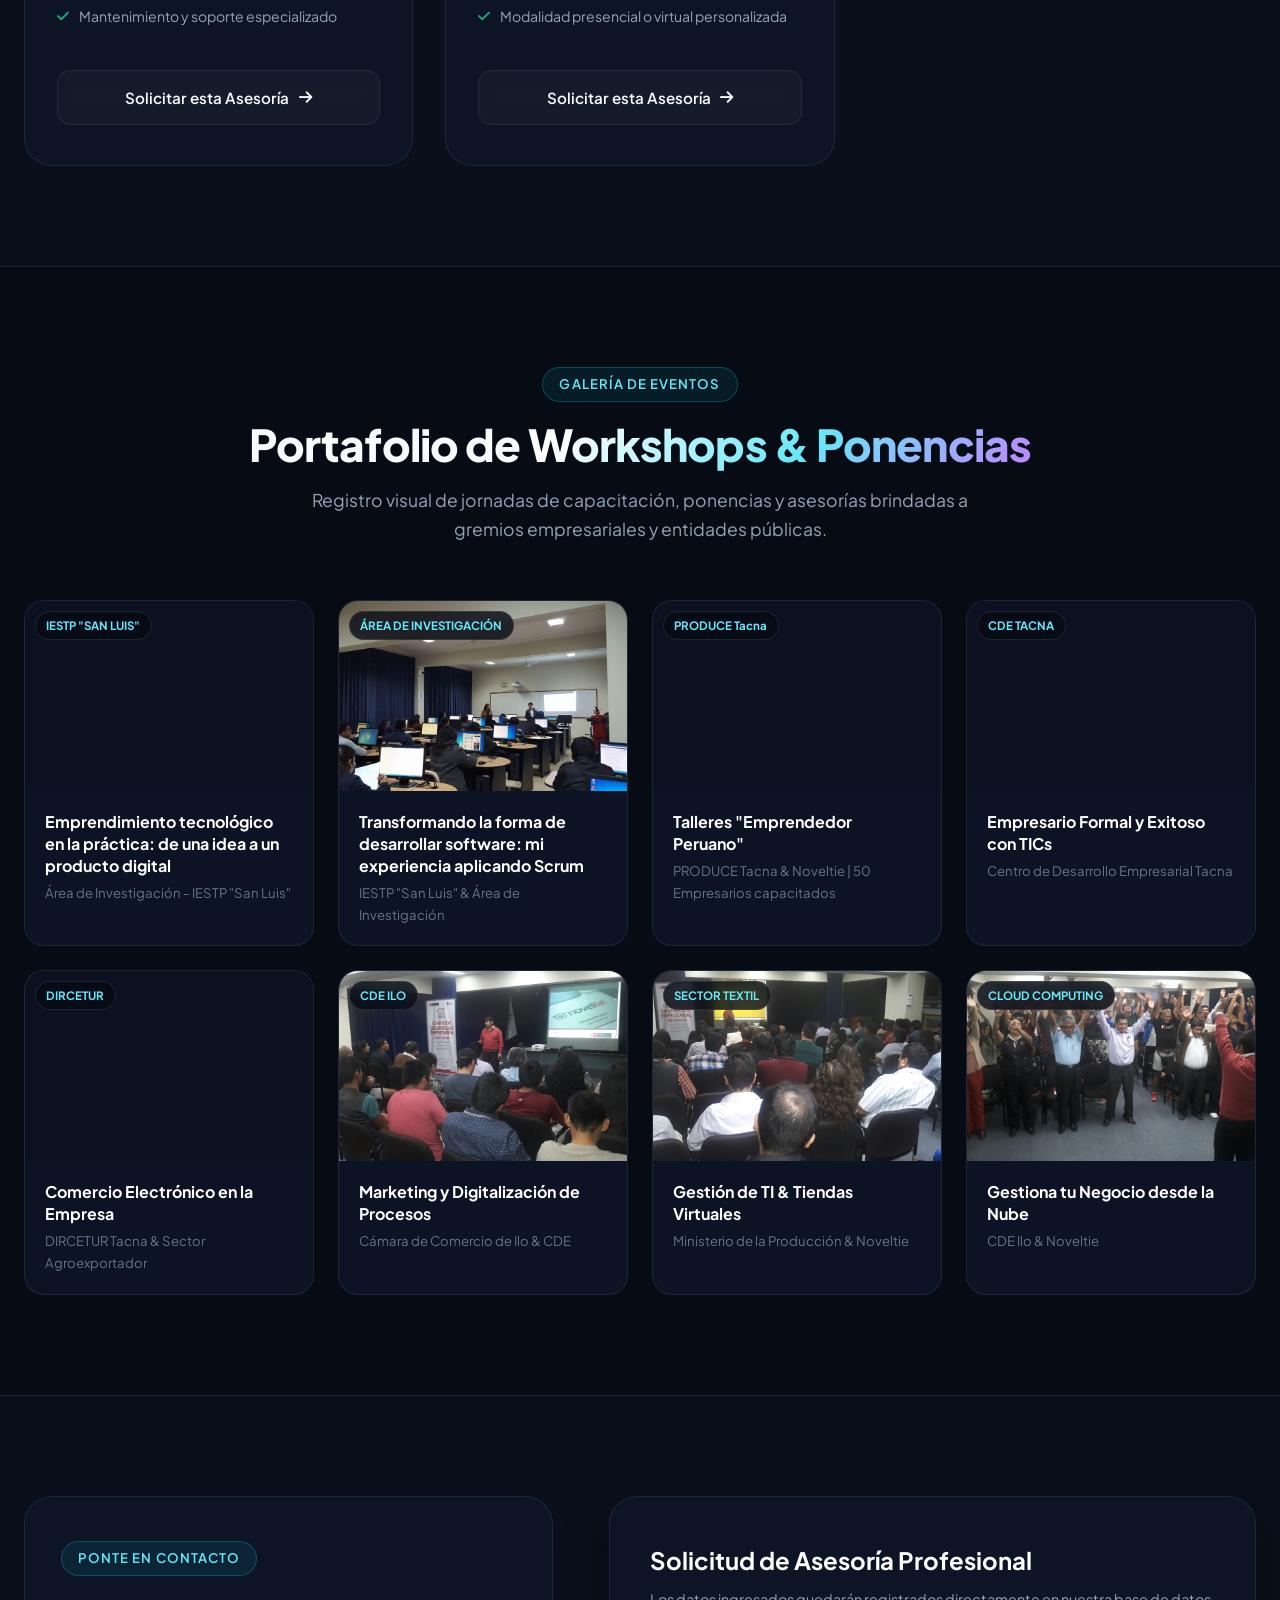
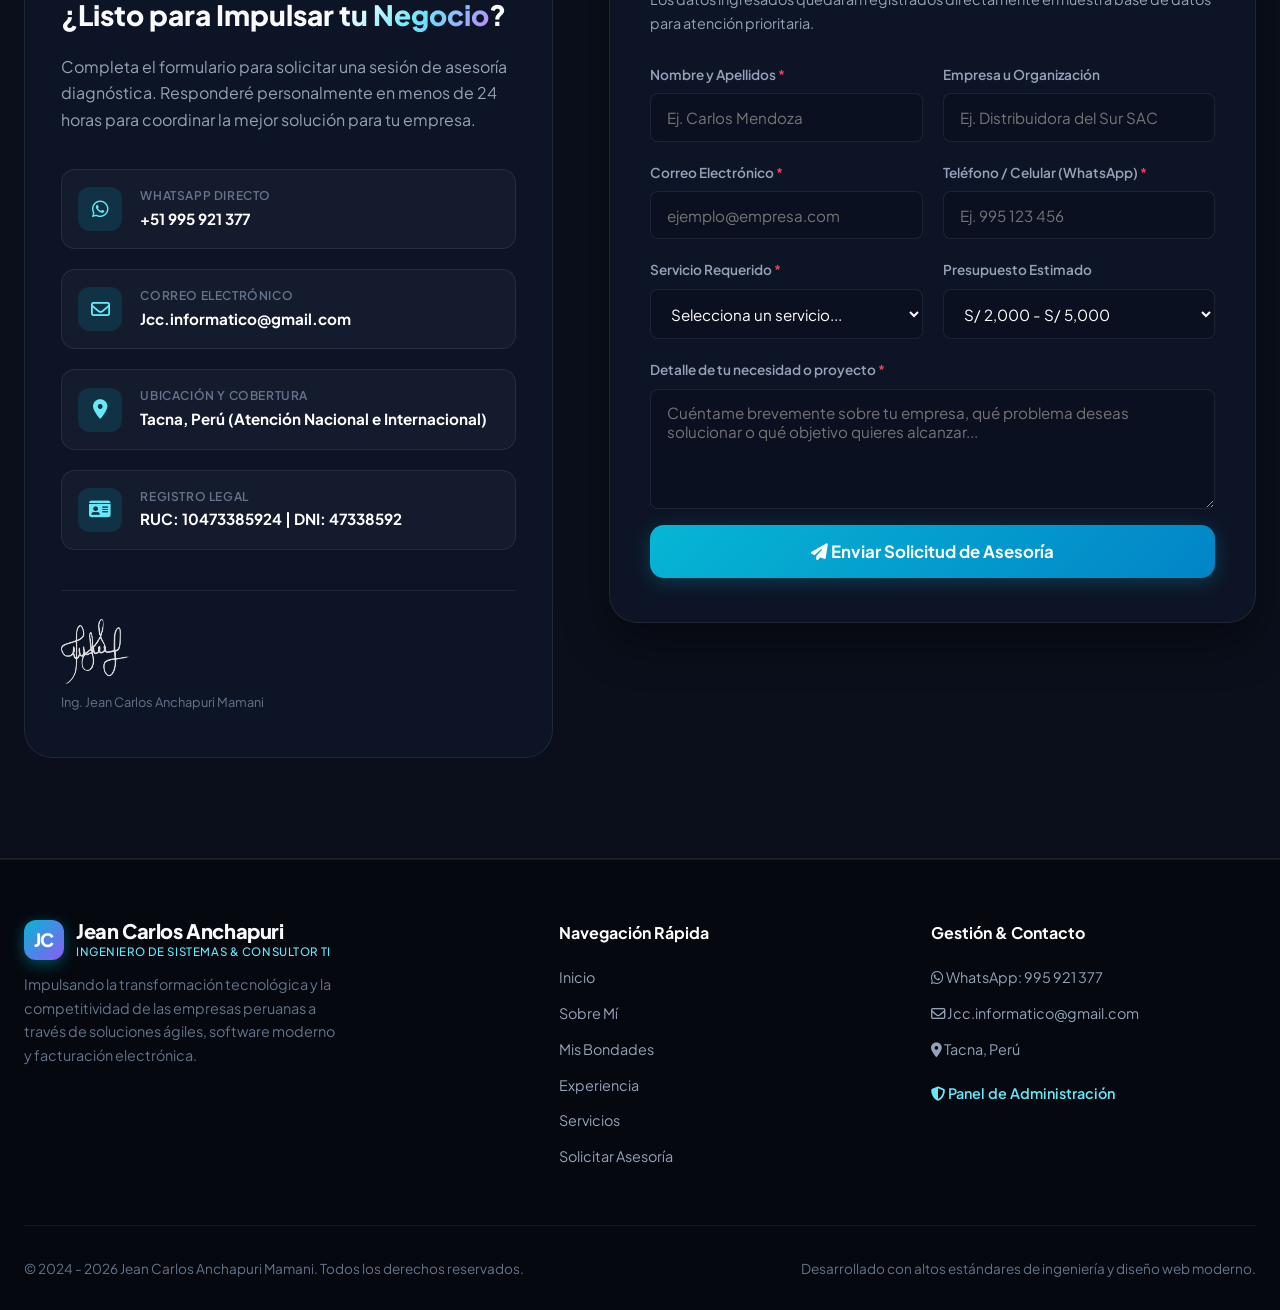
==== commit f03fed14: "mejorado" ====
--- a/index.html
+++ b/index.html
@@ -57,7 +57,7 @@
         <button class="btn-theme-toggle" id="themeToggle" aria-label="Cambiar entre modo claro y oscuro" title="Cambiar tema Claro / Oscuro">
           <i class="fa-solid fa-sun" id="themeIcon"></i>
         </button>
-        <a href="admin" class="btn-icon-admin" title="Ingresar al Panel de Administración" aria-label="Ingresar al Administrador">
+        <a href="admin/" class="btn-icon-admin" title="Ingresar al Panel de Administración" aria-label="Ingresar al Administrador">
           <i class="fa-solid fa-arrow-right-to-bracket"></i>
         </a>
         <a href="#contacto" class="btn btn-primary btn-header-cta">
@@ -937,7 +937,7 @@
             <a href="https://wa.me/51995921377" target="_blank"><i class="fa-brands fa-whatsapp"></i> WhatsApp: 995 921 377</a>
             <a href="mailto:Jcc.informatico@gmail.com"><i class="fa-regular fa-envelope"></i> Jcc.informatico@gmail.com</a>
             <a href="#"><i class="fa-solid fa-location-dot"></i> Tacna, Perú</a>
-            <a href="admin" style="color: var(--primary-light); font-weight: 600; margin-top: 0.5rem;">
+            <a href="admin/" style="color: var(--primary-light); font-weight: 600; margin-top: 0.5rem;">
               <i class="fa-solid fa-shield-halved"></i> Panel de Administración
             </a>
           </div>
